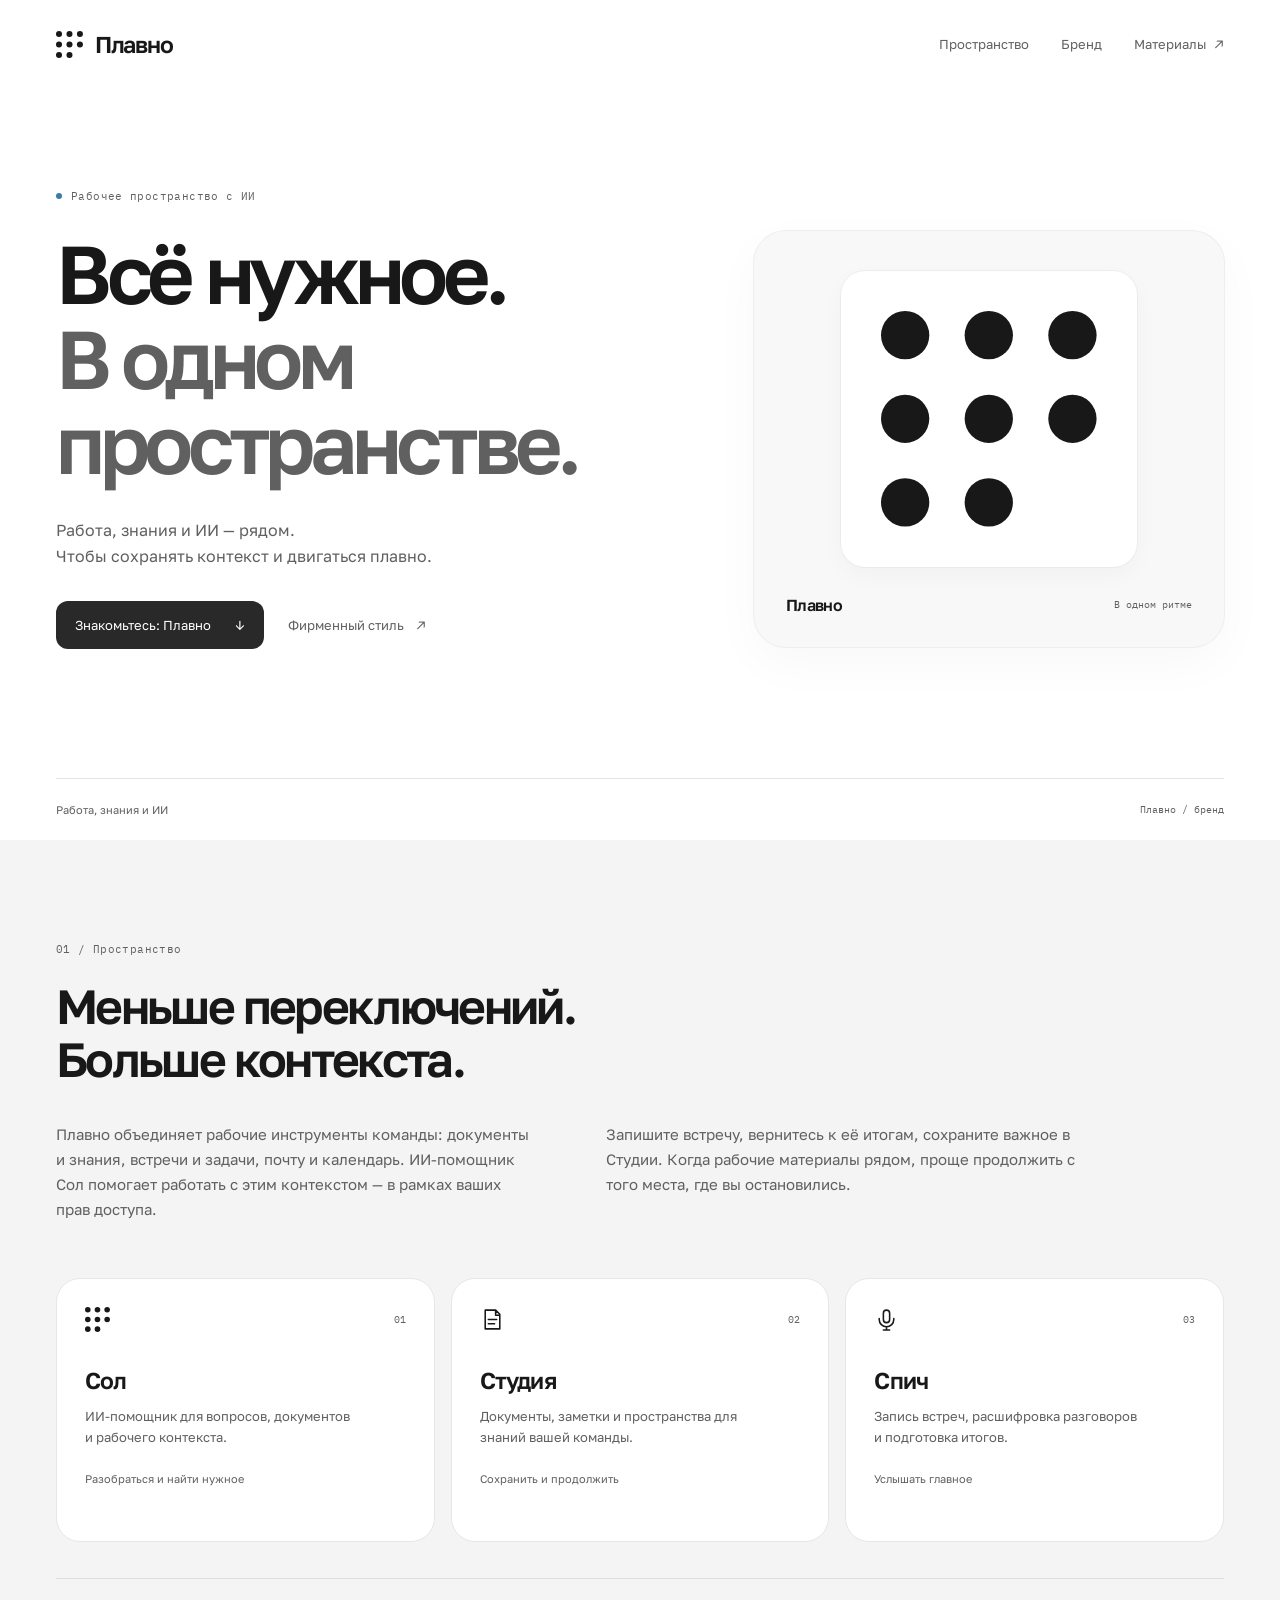
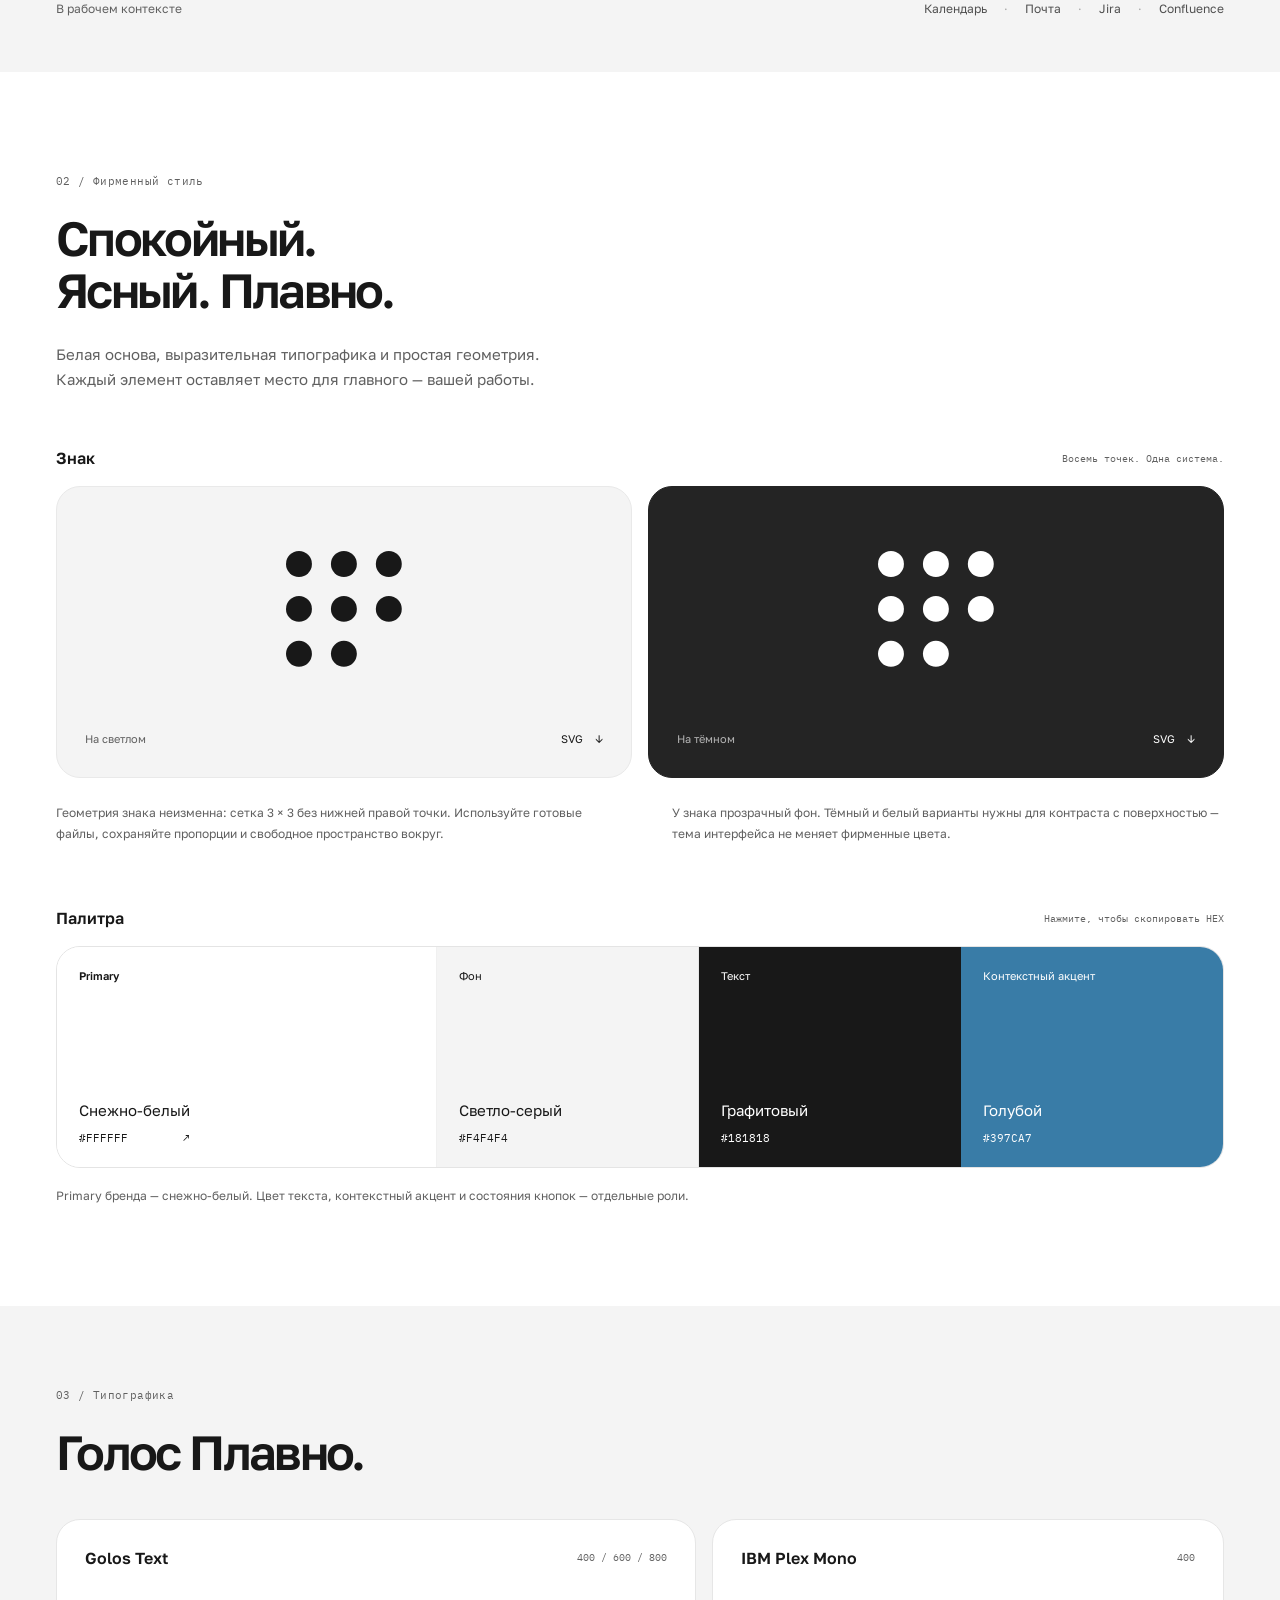
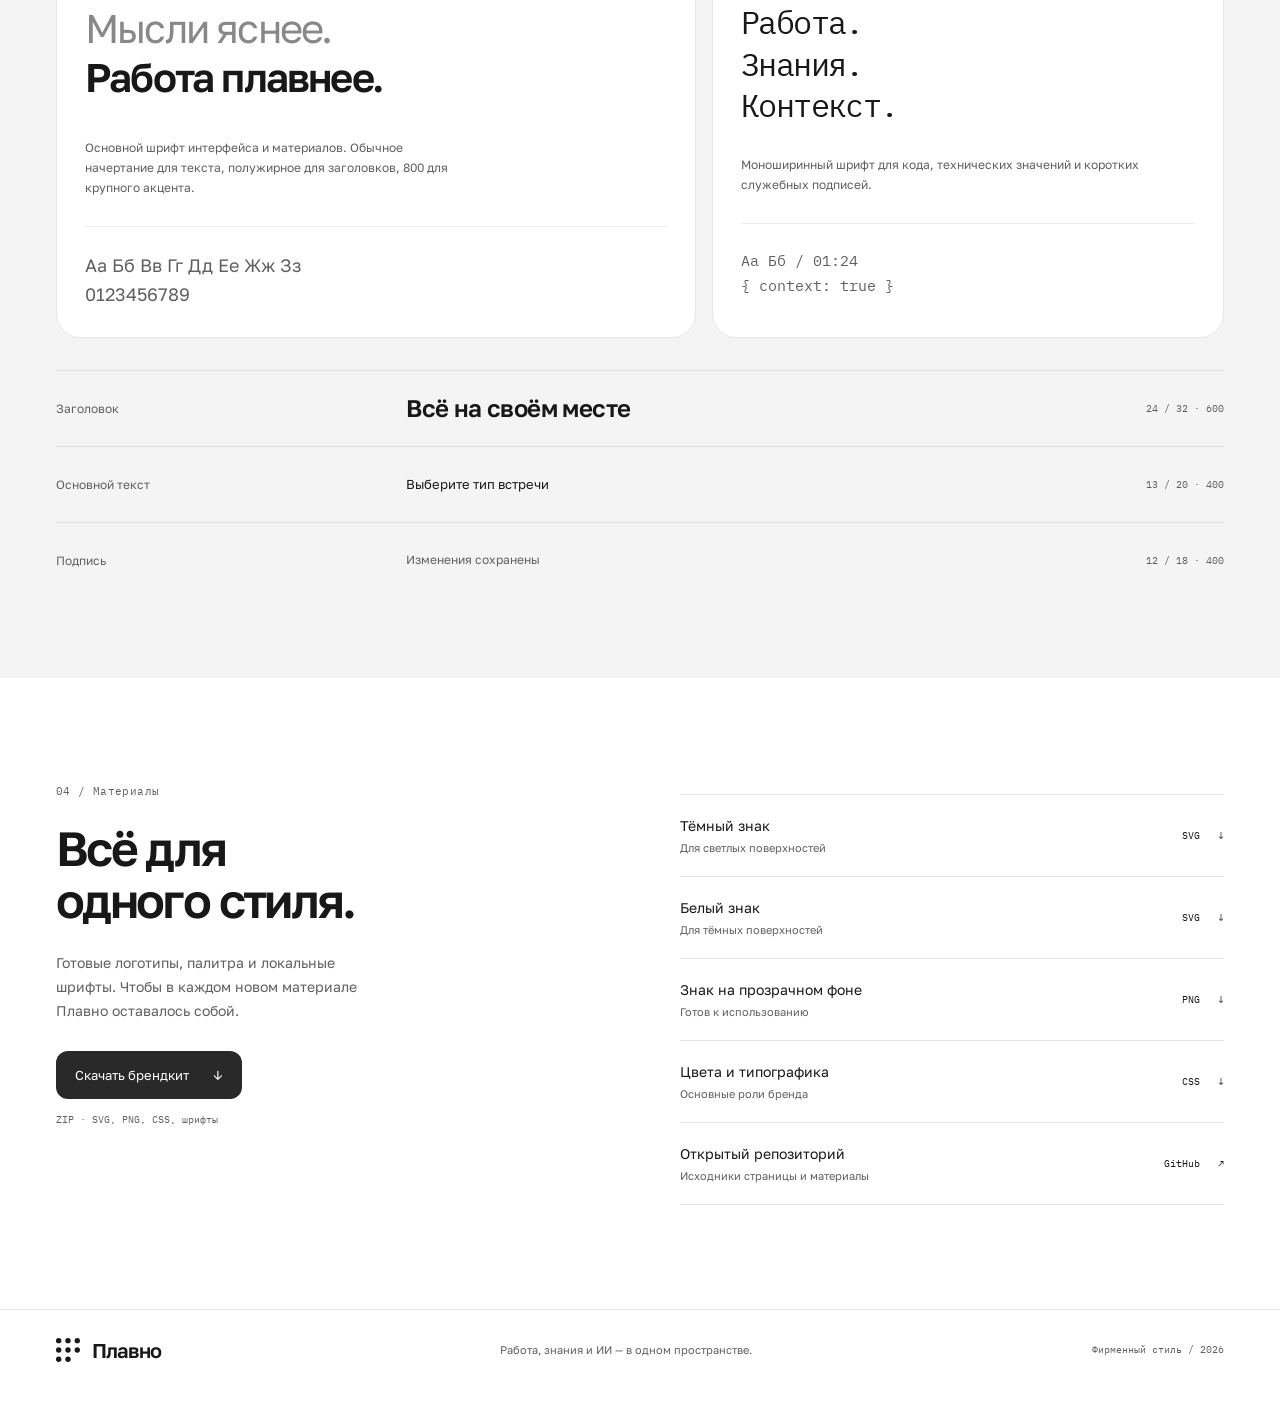
==== index.html @ 3ba590c8 "Опубликовать страницу бренда Плавно Добавлены описание продукта, логотипы, палитра, локальные шрифты" ====
<!doctype html>
<html lang="ru">
<head>
  <meta charset="utf-8">
  <meta name="viewport" content="width=device-width, initial-scale=1">
  <meta name="theme-color" content="#ffffff">
  <title>Плавно — работа, знания и ИИ в одном пространстве</title>
  <meta name="description" content="Плавно — корпоративное рабочее пространство с ИИ-помощником Солом. О продукте, фирменные цвета, типографика и материалы бренда.">
  <meta property="og:type" content="website">
  <meta property="og:title" content="Плавно — в одном пространстве">
  <meta property="og:description" content="Работа, знания и ИИ. О продукте и фирменном стиле Плавно.">
  <meta property="og:url" content="https://gvukamolle.github.io/plavno-brand/">
  <meta property="og:image" content="https://gvukamolle.github.io/plavno-brand/assets/social-card.png">
  <meta name="twitter:card" content="summary_large_image">
  <link rel="canonical" href="https://gvukamolle.github.io/plavno-brand/">
  <link rel="icon" type="image/svg+xml" href="assets/plavno-mark.svg">
  <link rel="preload" href="assets/fonts/golos-400.ttf" as="font" type="font/ttf" crossorigin>
  <link rel="preload" href="assets/fonts/golos-600.ttf" as="font" type="font/ttf" crossorigin>
  <link rel="stylesheet" href="style.css">
  <script src="script.js" defer></script>
</head>
<body>
  <a class="skip-link" href="#main">К содержимому</a>
  <header class="site-header">
    <a class="brand" href="#" aria-label="Плавно — в начало">
      <img src="assets/plavno-mark.svg" width="27" height="27" alt="">
      <span>Плавно</span>
    </a>
    <nav aria-label="Основная навигация">
      <a href="#about">Пространство</a>
      <a href="#identity">Бренд</a>
      <a href="#assets">Материалы <span aria-hidden="true">↗</span></a>
    </nav>
  </header>

  <main id="main">
    <section class="hero shell" aria-labelledby="hero-title">
      <div class="hero-copy">
        <p class="eyebrow"><span class="tiny-dot"></span>Рабочее пространство с ИИ</p>
        <h1 id="hero-title">Всё нужное.<br><span>В одном<br class="desktop-break"> пространстве.</span></h1>
        <p class="hero-description">Работа, знания и ИИ — рядом.<br>Чтобы сохранять контекст и двигаться плавно.</p>
        <div class="hero-actions">
          <a class="button solid" href="#about">Знакомьтесь: Плавно <span aria-hidden="true">↓</span></a>
          <a class="text-link" href="#identity">Фирменный стиль <span aria-hidden="true">↗</span></a>
        </div>
      </div>
      <div class="hero-art" aria-label="Фирменный знак Плавно — восемь точек">
        <div class="mark-plate"><img src="assets/plavno-mark.svg" width="260" height="260" alt="Восемь круглых точек в сетке три на три, без нижней правой точки"></div>
        <div class="art-caption"><span>Плавно</span><span class="mono">В одном ритме</span></div>
      </div>
      <div class="hero-footer"><span>Работа, знания и ИИ</span><span class="mono">Плавно / бренд</span></div>
    </section>

    <section class="about-section" id="about" aria-labelledby="about-title">
      <div class="shell">
        <div class="section-heading"><p class="eyebrow">01 / Пространство</p><h2 id="about-title">Меньше переключений.<br>Больше контекста.</h2></div>
        <div class="about-intro"><p>Плавно объединяет рабочие инструменты команды: документы и знания, встречи и задачи, почту и календарь. ИИ-помощник Сол помогает работать с этим контекстом — в рамках ваших прав доступа.</p><p>Запишите встречу, вернитесь к её итогам, сохраните важное в Студии. Когда рабочие материалы рядом, проще продолжить с того места, где вы остановились.</p></div>
        <div class="product-grid">
          <article class="product"><div class="product-top"><img src="assets/plavno-mark.svg" alt="" width="25" height="25"><span class="mono">01</span></div><h3>Сол</h3><p>ИИ-помощник для вопросов, документов и рабочего контекста.</p><span class="product-note">Разобраться и найти нужное</span></article>
          <article class="product"><div class="product-top"><svg viewBox="0 0 24 24" aria-hidden="true"><path d="M7 3h8l4 4v14H5V3h2m8 0v5h4M8 12h8M8 16h6"/></svg><span class="mono">02</span></div><h3>Студия</h3><p>Документы, заметки и пространства для знаний вашей команды.</p><span class="product-note">Сохранить и продолжить</span></article>
          <article class="product"><div class="product-top"><svg viewBox="0 0 24 24" aria-hidden="true"><rect x="9" y="3" width="6" height="12" rx="3"/><path d="M5 11v1a7 7 0 0 0 14 0v-1M12 19v3M9 22h6"/></svg><span class="mono">03</span></div><h3>Спич</h3><p>Запись встреч, расшифровка разговоров и подготовка итогов.</p><span class="product-note">Услышать главное</span></article>
        </div>
        <div class="integrations"><span>В рабочем контексте</span><p>Календарь <i>·</i> Почта <i>·</i> Jira <i>·</i> Confluence</p></div>
      </div>
    </section>

    <section class="identity-section shell" id="identity" aria-labelledby="identity-title">
      <div class="section-heading"><p class="eyebrow">02 / Фирменный стиль</p><h2 id="identity-title">Спокойный.<br>Ясный. Плавно.</h2><p class="section-lead">Белая основа, выразительная типографика и простая геометрия. Каждый элемент оставляет место для главного — вашей работы.</p></div>
      <div class="identity-label"><h3>Знак</h3><span class="mono">Восемь точек. Одна система.</span></div>
      <div class="logo-grid">
        <div class="logo-preview light-preview"><img src="assets/plavno-mark.svg" width="116" height="116" alt="Тёмный знак Плавно на светлом фоне"><div><span>На светлом</span><a href="assets/plavno-mark.svg" download="Плавно — тёмный знак.svg" aria-label="Скачать тёмный знак Плавно в SVG">SVG <span aria-hidden="true">↓</span></a></div></div>
        <div class="logo-preview dark-preview"><img src="assets/plavno-mark-light.svg" width="116" height="116" alt="Белый знак Плавно на тёмном фоне"><div><span>На тёмном</span><a href="assets/plavno-mark-light.svg" download="Плавно — белый знак.svg" aria-label="Скачать белый знак Плавно в SVG">SVG <span aria-hidden="true">↓</span></a></div></div>
      </div>
      <div class="logo-rules"><p>Геометрия знака неизменна: сетка 3 × 3 без нижней правой точки. Используйте готовые файлы, сохраняйте пропорции и свободное пространство вокруг.</p><p>У знака прозрачный фон. Тёмный и белый варианты нужны для контраста с поверхностью — тема интерфейса не меняет фирменные цвета.</p></div>

      <div class="identity-label palette-title"><h3>Палитра</h3><span class="mono">Нажмите, чтобы скопировать HEX</span></div>
      <div class="palette">
        <button class="swatch snow" data-copy="#ffffff" aria-label="Скопировать Primary, снежно-белый, #ffffff"><span class="color-role">Primary</span><span class="color-meta"><strong>Снежно-белый</strong><span class="mono">#FFFFFF <span aria-hidden="true">↗</span></span></span></button>
        <button class="swatch cloud" data-copy="#f4f4f4" aria-label="Скопировать цвет фона #f4f4f4"><span class="color-role">Фон</span><span class="color-meta"><strong>Светло-серый</strong><span class="mono">#F4F4F4</span></span></button>
        <button class="swatch graphite" data-copy="#181818" aria-label="Скопировать цвет текста #181818"><span class="color-role">Текст</span><span class="color-meta"><strong>Графитовый</strong><span class="mono">#181818</span></span></button>
        <button class="swatch sky" data-copy="#397ca7" aria-label="Скопировать контекстный акцент #397ca7"><span class="color-role">Контекстный акцент</span><span class="color-meta"><strong>Голубой</strong><span class="mono">#397CA7</span></span></button>
      </div>
      <p class="palette-note">Primary бренда — снежно-белый. Цвет текста, контекстный акцент и состояния кнопок — отдельные роли.</p>
    </section>

    <section class="type-section" id="type" aria-labelledby="type-title">
      <div class="shell">
        <div class="section-heading"><p class="eyebrow">03 / Типографика</p><h2 id="type-title">Голос Плавно.</h2></div>
        <div class="type-grid">
          <article class="type-card golos-card"><div class="type-card-top"><h3>Golos Text</h3><span class="mono">400 / 600 / 800</span></div><p class="type-sample">Мысли яснее.<br><strong>Работа плавнее.</strong></p><p>Основной шрифт интерфейса и материалов. Обычное начертание для текста, полужирное для заголовков, 800 для крупного акцента.</p><div class="alphabet">Аа Бб Вв Гг Дд Ее Жж Зз<br>0123456789</div></article>
          <article class="type-card mono-card"><div class="type-card-top"><h3>IBM Plex Mono</h3><span class="mono">400</span></div><p class="code-sample">Работа.<br>Знания.<br>Контекст.</p><p>Моноширинный шрифт для кода, технических значений и коротких служебных подписей.</p><div class="alphabet mono">Aa Бб / 01:24<br>{ context: true }</div></article>
        </div>
        <div class="type-scale"><div><span>Заголовок</span><strong class="scale-heading">Всё на своём месте</strong><code>24 / 32 · 600</code></div><div><span>Основной текст</span><p class="scale-body">Выберите тип встречи</p><code>13 / 20 · 400</code></div><div><span>Подпись</span><p class="scale-caption">Изменения сохранены</p><code>12 / 18 · 400</code></div></div>
      </div>
    </section>

    <section class="assets-section shell" id="assets" aria-labelledby="assets-title">
      <div class="assets-copy"><p class="eyebrow">04 / Материалы</p><h2 id="assets-title">Всё для<br>одного стиля.</h2><p>Готовые логотипы, палитра и локальные шрифты. Чтобы в каждом новом материале Плавно оставалось собой.</p><a class="button solid" href="assets/plavno-brand-kit.zip" download>Скачать брендкит <span aria-hidden="true">↓</span></a><span class="download-detail mono">ZIP · SVG, PNG, CSS, шрифты</span></div>
      <div class="download-list">
        <a href="assets/plavno-mark.svg" download><span><strong>Тёмный знак</strong><small>Для светлых поверхностей</small></span><span class="file-type mono">SVG <span aria-hidden="true">↓</span></span></a>
        <a href="assets/plavno-mark-light.svg" download><span><strong>Белый знак</strong><small>Для тёмных поверхностей</small></span><span class="file-type mono">SVG <span aria-hidden="true">↓</span></span></a>
        <a href="assets/plavno-mark.png" download><span><strong>Знак на прозрачном фоне</strong><small>Готов к использованию</small></span><span class="file-type mono">PNG <span aria-hidden="true">↓</span></span></a>
        <a href="assets/brand.css" download><span><strong>Цвета и типографика</strong><small>Основные роли бренда</small></span><span class="file-type mono">CSS <span aria-hidden="true">↓</span></span></a>
        <a href="https://github.com/gvukamolle/plavno-brand" target="_blank" rel="noopener noreferrer"><span><strong>Открытый репозиторий</strong><small>Исходники страницы и материалы</small></span><span class="file-type mono">GitHub <span aria-hidden="true">↗</span></span></a>
      </div>
    </section>
  </main>
  <footer class="shell site-footer"><a class="brand" href="#"><img src="assets/plavno-mark.svg" width="24" height="24" alt=""><span>Плавно</span></a><p>Работа, знания и ИИ — в одном пространстве.</p><span class="mono">Фирменный стиль / 2026</span></footer>
  <div class="toast" role="status" aria-live="polite" aria-atomic="true"></div>
</body>
</html>
---- style.css ----
@font-face{font-family:Golos;src:url('assets/fonts/golos-400.ttf') format('truetype');font-weight:400;font-style:normal;font-display:swap}
@font-face{font-family:Golos;src:url('assets/fonts/golos-600.ttf') format('truetype');font-weight:600;font-style:normal;font-display:swap}
@font-face{font-family:Golos;src:url('assets/fonts/golos-800.ttf') format('truetype');font-weight:800;font-style:normal;font-display:swap}
@font-face{font-family:Plex;src:url('assets/fonts/plex-mono-400.ttf') format('truetype');font-weight:400;font-style:normal;font-display:swap}
:root{color-scheme:light;--white:#fff;--paper:#f4f4f4;--ink:#181818;--muted:#606060;--blue:#397ca7;--line:#e4e4e4;--radius:24px;font-family:Golos,Arial,sans-serif;color:var(--ink);background:var(--white);font-synthesis:none;-webkit-font-smoothing:antialiased}
*{box-sizing:border-box}html{scroll-behavior:smooth;scroll-padding-top:100px}body{margin:0}a{color:inherit;text-decoration:none}button{font:inherit}button,a{-webkit-tap-highlight-color:transparent}button{cursor:pointer}img{max-width:100%;display:block}p,h1,h2,h3{margin:0}h1,h2,h3{text-wrap:balance}p{text-wrap:pretty}::selection{color:#fff;background:var(--ink)}:focus-visible{outline:2px solid var(--blue);outline-offset:5px}.shell{max-width:1280px;margin-inline:auto;padding-inline:56px}.mono,code,.eyebrow{font-family:Plex,monospace;font-weight:400}.skip-link{position:fixed;top:12px;left:12px;padding:12px 20px;background:var(--ink);color:var(--white);z-index:50;transform:translateY(-200%)}.skip-link:focus{transform:translateY(0)}
.site-header{height:88px;padding-inline:56px;max-width:1280px;margin:auto;display:flex;align-items:center;justify-content:space-between}.brand{display:inline-flex;gap:12px;align-items:center;font-weight:600;font-size:23px;letter-spacing:-.055em}.site-header nav{display:flex;gap:32px;align-items:center}.site-header nav a{padding-block:14px;color:var(--muted);font-size:13px;transition:color 160ms}.site-header nav a:hover{color:var(--ink)}.site-header nav span{margin-left:5px}.hero{min-height:752px;padding-top:80px;display:grid;grid-template-columns:1.4fr 1fr;column-gap:40px;align-items:center;position:relative}.eyebrow{font-size:11px;line-height:18px;letter-spacing:.035em;color:var(--muted)}.hero .eyebrow{display:flex;align-items:center;gap:9px}.tiny-dot{width:6px;height:6px;border-radius:50%;background:var(--blue)}h1{font-size:clamp(64px,6.4vw,88px);line-height:1.04;letter-spacing:-.065em;font-weight:600;margin-top:26px}h1 span{color:#606060}.hero-description{margin-top:30px;color:var(--muted);font-size:16px;line-height:26px}.hero-actions{display:flex;gap:24px;align-items:center;margin-top:32px}.button{min-height:44px;border-radius:12px;padding:13px 18px;display:inline-flex;align-items:center;justify-content:center;gap:24px;font-size:13px;line-height:20px;border:1px solid transparent;transition:background-color 160ms,transform 160ms}.solid{background:#292929;color:#fff}.solid:hover{background:#404040}.button:active{transform:scale(.96)}.text-link{font-size:13px;min-height:44px;display:inline-flex;gap:12px;align-items:center;color:var(--muted);transition:color 160ms}.text-link:hover{color:var(--ink)}.hero-art{padding:32px 32px 24px;min-height:416px;margin-top:42px;display:flex;flex-direction:column;align-items:center;justify-content:center;border-radius:32px;background:#f8f8f8;box-shadow:0 0 0 1px #eee,0 16px 50px rgb(0 0 0 / 3%)}.mark-plate{border-radius:24px;padding:40px;background:var(--white);box-shadow:0 0 0 1px rgb(0 0 0 / 4%),0 8px 24px rgb(0 0 0 / 3%)}.mark-plate img{width:216px;height:216px}.art-caption{width:100%;display:flex;justify-content:space-between;align-items:center;gap:16px;margin-top:28px}.art-caption>span:first-child{font-size:16px;font-weight:600;letter-spacing:-.04em}.art-caption .mono{font-size:10px;color:#606060}.hero-footer{grid-column:1/-1;align-self:end;margin-top:72px;display:flex;justify-content:space-between;padding:24px 0;border-top:1px solid var(--line);font-size:11px;color:#606060}.hero-footer .mono{font-size:10px}
.about-section{background:var(--paper);padding-block:100px 56px}.section-heading h2{margin-top:22px;font-size:48px;line-height:1.1;font-weight:600;letter-spacing:-.055em}.about-intro{display:grid;grid-template-columns:1fr 1fr;gap:70px;margin:36px 0 56px;max-width:1030px}.about-intro p{font-size:15px;line-height:25px;color:var(--muted)}.product-grid{display:grid;grid-template-columns:repeat(3,1fr);gap:16px}.product{padding:28px;border:1px solid #e7e7e7;background:var(--white);border-radius:var(--radius);min-height:264px}.product-top{display:flex;justify-content:space-between;align-items:center;margin-bottom:34px}.product-top .mono{font-size:10px;color:#606060}.product-top svg{width:25px;height:25px;fill:none;stroke:currentColor;stroke-width:1.5;stroke-linecap:round;stroke-linejoin:round}.product h3{font-size:23px;letter-spacing:-.035em;font-weight:600;margin-bottom:12px}.product p{font-size:13px;line-height:21px;color:var(--muted);max-width:270px}.product-note{display:block;margin-top:24px;font-size:11px;color:#606060}.integrations{display:flex;align-items:center;justify-content:space-between;margin-top:36px;padding-top:22px;border-top:1px solid #dedede;font-size:12px;color:#606060}.integrations p{color:#4f4f4f}.integrations i{font-style:normal;padding:0 14px;color:#aaa}
.identity-section{padding-block:100px}.section-lead{font-size:15px;line-height:25px;color:var(--muted);max-width:510px;margin-top:25px}.identity-label{display:flex;align-items:center;justify-content:space-between;margin-top:56px;margin-bottom:18px}.identity-label h3{font-size:16px;font-weight:600}.identity-label>.mono{font-size:10px;color:#606060}.logo-grid{display:grid;grid-template-columns:1fr 1fr;gap:16px}.logo-preview{padding:64px 28px 22px;border-radius:24px;min-height:292px;display:flex;align-items:center;justify-content:space-between;flex-direction:column;border:1px solid #e9e9e9;gap:44px}.light-preview{background:var(--paper)}.dark-preview{background:#242424;color:#fff;border-color:#242424}.logo-preview>div{display:flex;align-items:center;justify-content:space-between;width:100%;font-size:11px;color:#606060}.dark-preview>div{color:#b5b5b5}.logo-preview a{padding:10px 0 10px 16px;display:flex;gap:12px;align-items:center;color:var(--ink)}.dark-preview a{color:#fff}.logo-preview a:hover{text-decoration:underline}.logo-rules{display:grid;grid-template-columns:1fr 1fr;gap:64px;margin-top:24px}.logo-rules p{font-size:12px;line-height:21px;color:var(--muted)}.palette-title{margin-top:64px}.palette{display:grid;grid-template-columns:1.45fr 1fr 1fr 1fr;overflow:hidden;border-radius:24px;border:1px solid #e4e4e4}.swatch{padding:22px;text-align:left;min-width:0;min-height:220px;display:flex;flex-direction:column;justify-content:space-between;color:var(--ink);border:0;border-right:1px solid rgb(0 0 0 / 6%);transition:filter 160ms}.swatch:last-child{border:0}.swatch:hover{filter:brightness(.98)}.swatch:focus-visible{outline:2px solid currentColor;outline-offset:-6px}.snow{background:#fff}.cloud{background:#f4f4f4}.graphite{background:#181818;color:#fff}.sky{background:#397ca7;color:#fff}.color-role{font-size:11px;opacity:1}.snow .color-role{font-weight:600;opacity:1}.color-meta{display:flex;flex-direction:column;gap:12px}.color-meta strong{font-weight:400;font-size:15px}.color-meta>.mono{font-size:11px;display:flex;justify-content:space-between;opacity:1}.palette-note{margin-top:18px;font-size:12px;color:var(--muted);line-height:20px}
.type-section{padding-block:80px;background:var(--paper)}.type-grid{display:grid;grid-template-columns:1.25fr 1fr;gap:16px;margin-top:40px}.type-card{background:var(--white);border:1px solid #e6e6e6;border-radius:24px;padding:28px;display:flex;flex-direction:column}.type-card-top{display:flex;justify-content:space-between;align-items:center;gap:16px}.type-card h3{font-size:16px;font-weight:600}.type-card-top .mono{font-size:10px;color:#606060}.type-sample{font-size:40px;line-height:1.22;letter-spacing:-.045em;margin-block:36px;color:#888}.type-sample strong{font-weight:600;color:var(--ink)}.type-card>p:not(.type-sample):not(.code-sample){font-size:12px;line-height:20px;color:var(--muted);max-width:400px}.alphabet{border-top:1px solid #ececec;padding-top:24px;font-size:18px;line-height:29px;margin-top:auto;color:#606060}.golos-card .alphabet{margin-top:28px}.code-sample{font-family:Plex,monospace;font-size:32px;line-height:1.3;letter-spacing:-.05em;margin-block:34px 28px}.mono-card .alphabet{font-size:15px;line-height:25px;margin-top:28px}.type-scale{margin-top:32px}.type-scale>div{display:grid;grid-template-columns:1fr 1.6fr .8fr;gap:16px;align-items:center;border-top:1px solid #dedede;min-height:76px}.type-scale>div>span{font-size:12px;color:var(--muted)}.type-scale code{font-size:10px;color:#606060;text-align:right}.scale-heading{font-weight:600;font-size:24px;line-height:32px;letter-spacing:-.025em}.scale-body{font-size:13px;line-height:20px}.scale-caption{font-size:12px;line-height:18px;color:var(--muted)}
.assets-section{padding-block:104px;display:grid;grid-template-columns:1fr 1fr;gap:80px}.assets-copy h2{font-size:48px;line-height:1.1;font-weight:600;letter-spacing:-.055em;margin-top:22px}.assets-copy>p:not(.eyebrow){font-size:14px;line-height:24px;color:var(--muted);margin-top:24px;max-width:340px}.assets-copy .button{margin-top:28px}.download-detail{font-size:10px;color:#606060;display:block;margin-top:14px}.download-list{padding-top:12px}.download-list>a{display:flex;align-items:center;justify-content:space-between;gap:20px;border-bottom:1px solid var(--line);padding:22px 0;transition:color 160ms}.download-list>a:first-child{border-top:1px solid var(--line)}.download-list>a:hover{color:var(--blue)}.download-list strong{display:block;font-size:14px;font-weight:400}.download-list small{display:block;color:#606060;font-size:11px;margin-top:7px}.file-type{font-size:10px;white-space:nowrap}.file-type>span{margin-left:12px}.site-footer{padding-block:28px 40px;border-top:1px solid var(--line);display:flex;justify-content:space-between;align-items:center;gap:24px}.site-footer p{font-size:11px;color:#606060}.site-footer>.mono{font-size:10px;color:#606060}.site-footer .brand{font-size:20px}.toast{position:fixed;bottom:24px;left:50%;transform:translate(-50%,12px);background:#292929;color:#fff;border-radius:12px;padding:14px 20px;font-size:12px;opacity:0;pointer-events:none;transition:opacity 160ms,transform 160ms;box-shadow:0 8px 30px rgb(0 0 0 / 12%)}.toast.visible{opacity:1;transform:translate(-50%,0)}
@media(max-width:1050px){.shell{padding-inline:32px}.site-header{padding-inline:32px}.hero{column-gap:24px;min-height:710px}.hero-art{padding:24px 24px 20px}.mark-plate{padding:32px}.mark-plate img{width:176px;height:176px}.hero-actions{gap:18px}.about-intro{gap:40px}.color-meta strong{font-size:13px}.swatch{padding:18px}.assets-section{gap:40px}.site-footer>.mono{display:none}}
@media(max-width:760px){.shell{padding-inline:24px}.site-header{padding-inline:24px;height:76px}.site-header nav{gap:18px}.site-header nav a{font-size:11px}.site-header nav a:first-child{display:none}.brand{font-size:21px}.hero{padding-top:48px;display:block;min-height:0}h1{font-size:60px;letter-spacing:-.06em}.desktop-break{display:none}.hero-description{font-size:14px;line-height:24px}.hero-actions{gap:20px;flex-wrap:wrap}.hero-art{min-height:340px;max-width:460px;margin-top:48px}.hero-footer{margin-top:48px}.section-heading h2,.assets-copy h2{font-size:38px}.about-section,.identity-section{padding-block:64px}.about-intro{grid-template-columns:1fr;gap:18px;margin-block:28px 36px}.about-intro p{font-size:14px;line-height:24px}.product-grid{grid-template-columns:1fr}.product{min-height:0;padding:24px}.product-top{margin-bottom:24px}.product p{max-width:100%}.product-note{margin-top:18px}.integrations{align-items:flex-start;flex-direction:column;gap:14px}.integrations i{padding:0 6px}.identity-label{align-items:flex-start;gap:16px}.identity-label>.mono{font-size:9px;max-width:170px;text-align:right}.logo-preview{min-height:240px;padding:40px 20px 16px}.logo-preview img{width:88px;height:88px}.logo-rules{gap:16px}.palette{grid-template-columns:1fr 1fr}.swatch{min-height:180px;border-bottom:1px solid rgb(0 0 0 / 6%)}.type-section{padding-block:64px}.type-grid{grid-template-columns:1fr}.type-sample{font-size:38px}.type-scale>div{grid-template-columns:1fr 1.4fr;gap:12px;padding-block:16px}.type-scale code{grid-column:2;text-align:left}.scale-heading{font-size:20px}.assets-section{padding-block:64px;grid-template-columns:1fr;gap:32px}.site-footer{align-items:flex-start;flex-direction:column;gap:18px}.section-lead{font-size:14px}.logo-preview>div{font-size:10px}}
@media(prefers-reduced-motion:reduce){html{scroll-behavior:auto}*,*::before,*::after{transition:none!important;animation:none!important}.button:active{transform:none}}
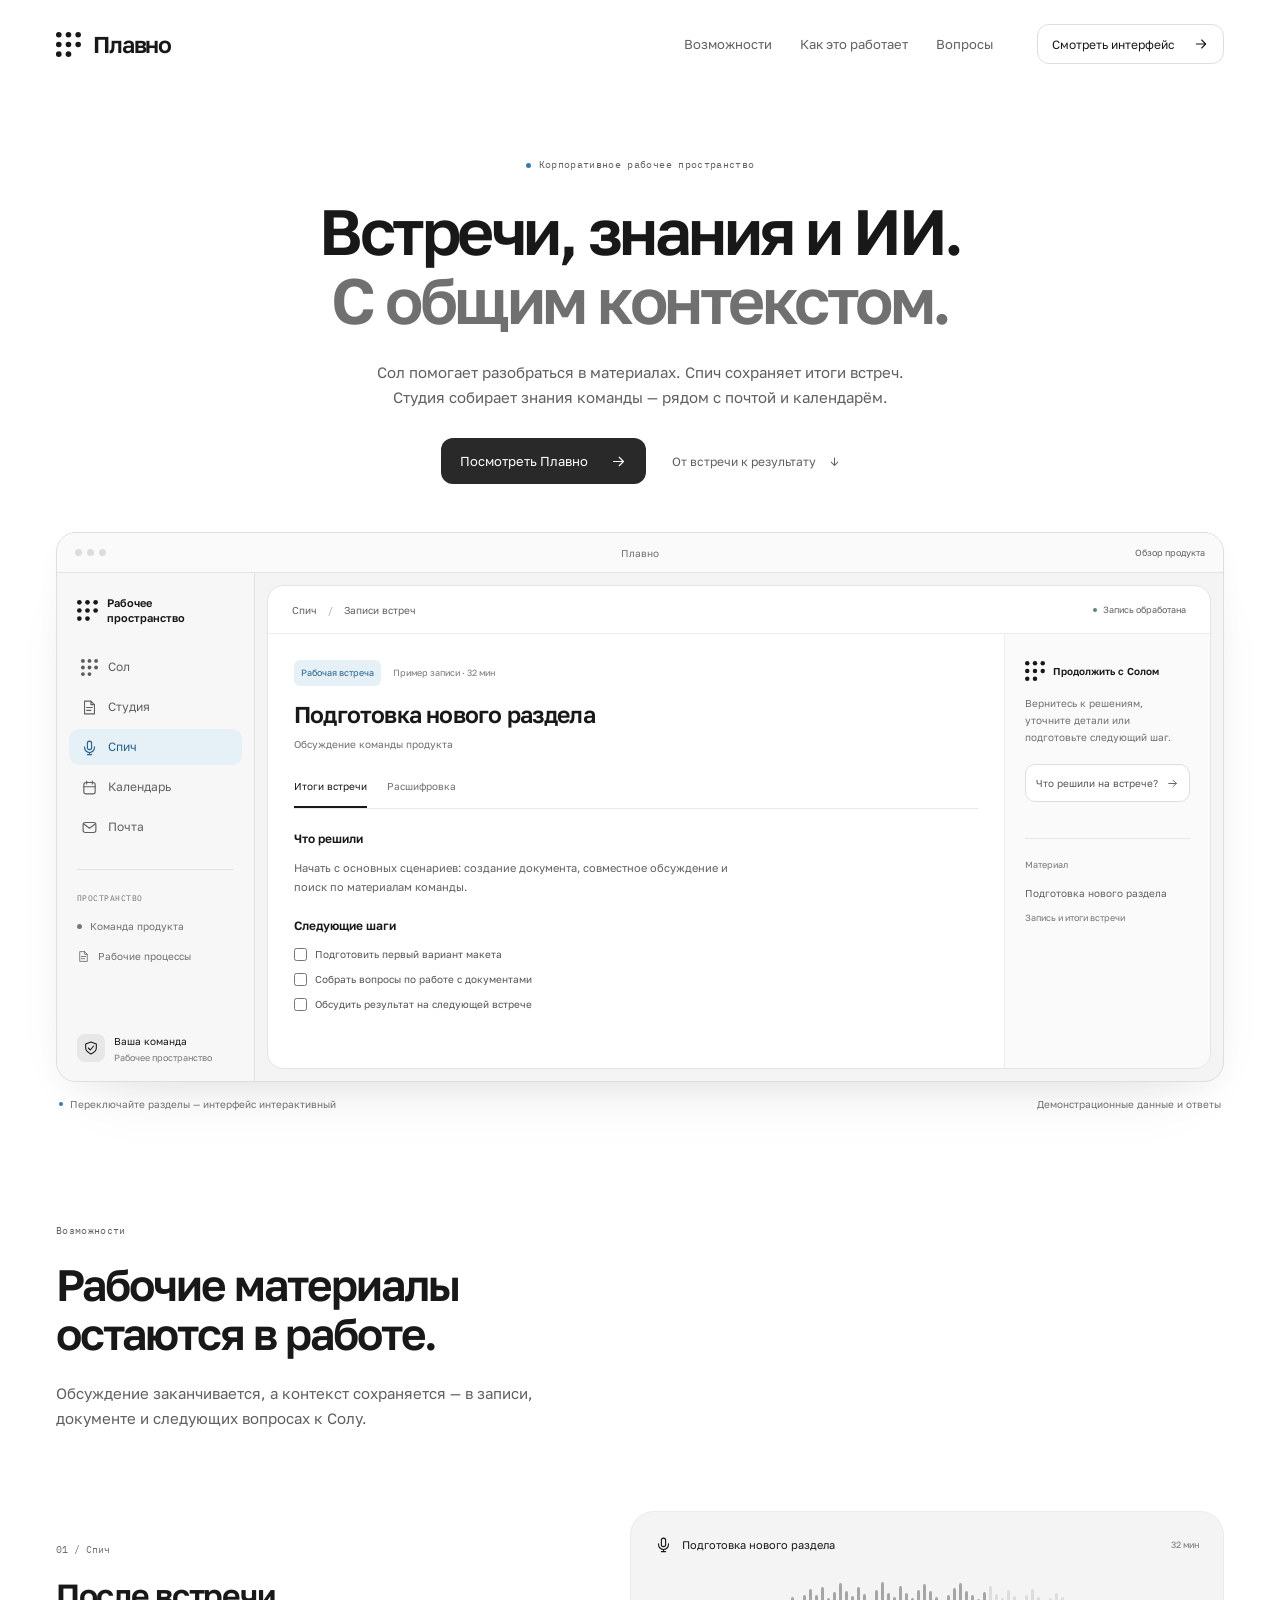
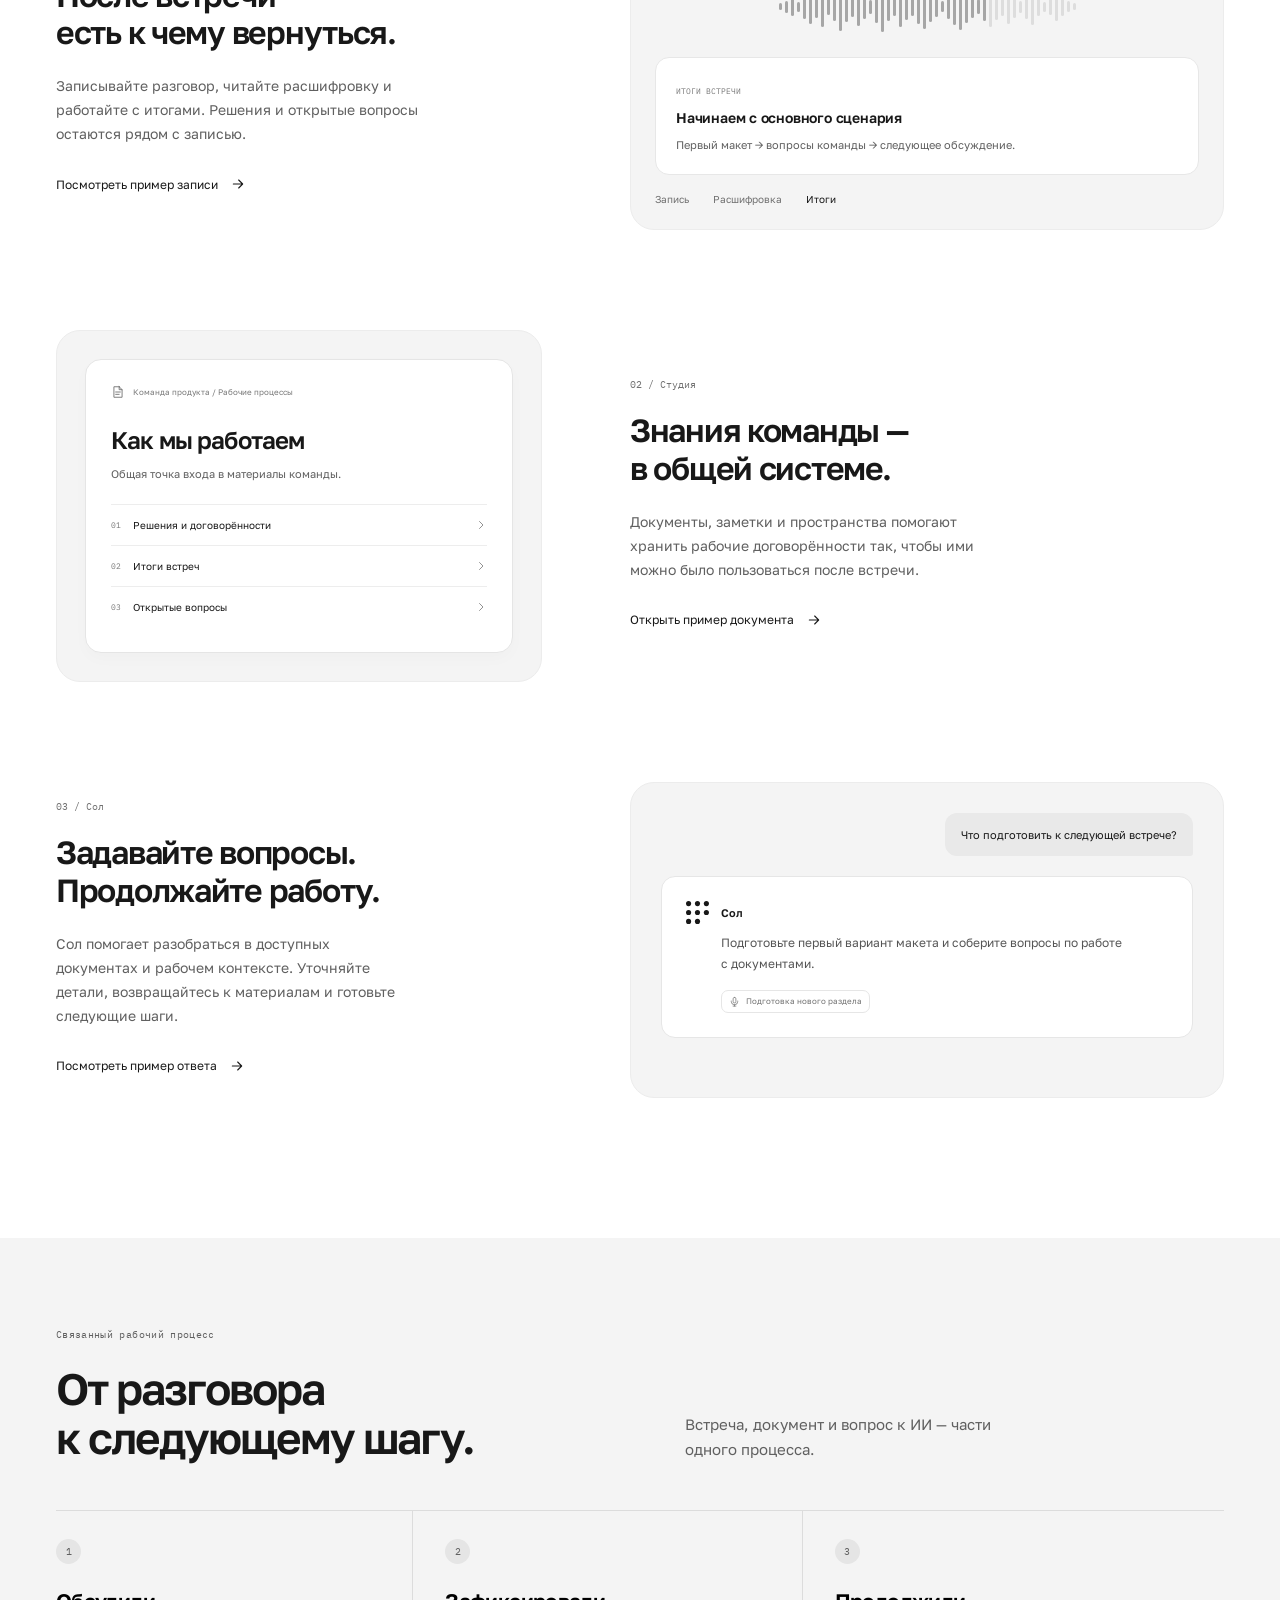
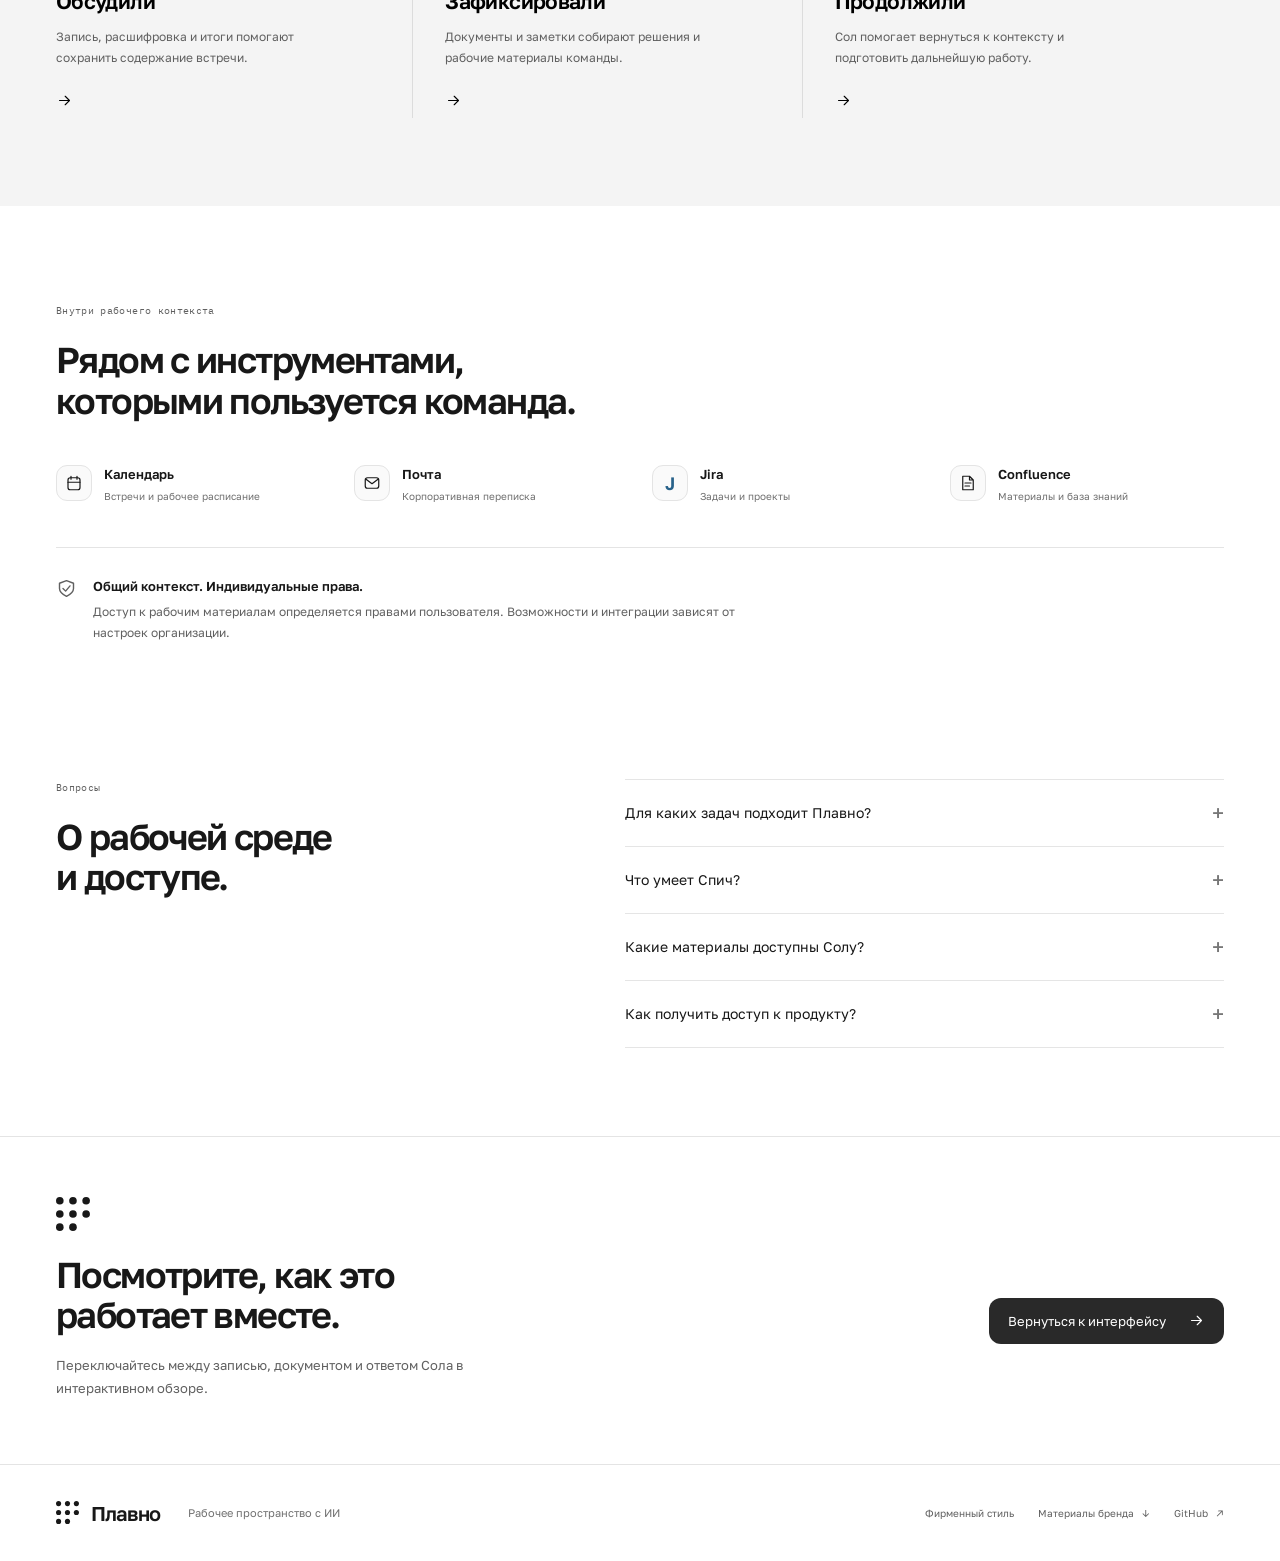
==== commit d77cbc20: "Собрали продуктовый лендинг Плавно с интерактивным обзором Показали рабочие сценарии Спича, Студии и" ====
--- a/index.html
+++ b/index.html
@@ -1,111 +1,97 @@
 <!doctype html>
 <html lang="ru">
 <head>
-  <meta charset="utf-8">
-  <meta name="viewport" content="width=device-width, initial-scale=1">
-  <meta name="theme-color" content="#ffffff">
-  <title>Плавно — работа, знания и ИИ в одном пространстве</title>
-  <meta name="description" content="Плавно — корпоративное рабочее пространство с ИИ-помощником Солом. О продукте, фирменные цвета, типографика и материалы бренда.">
-  <meta property="og:type" content="website">
-  <meta property="og:title" content="Плавно — в одном пространстве">
-  <meta property="og:description" content="Работа, знания и ИИ. О продукте и фирменном стиле Плавно.">
-  <meta property="og:url" content="https://gvukamolle.github.io/plavno-brand/">
-  <meta property="og:image" content="https://gvukamolle.github.io/plavno-brand/assets/social-card.png">
-  <meta name="twitter:card" content="summary_large_image">
-  <link rel="canonical" href="https://gvukamolle.github.io/plavno-brand/">
-  <link rel="icon" type="image/svg+xml" href="assets/plavno-mark.svg">
-  <link rel="preload" href="assets/fonts/golos-400.ttf" as="font" type="font/ttf" crossorigin>
-  <link rel="preload" href="assets/fonts/golos-600.ttf" as="font" type="font/ttf" crossorigin>
-  <link rel="stylesheet" href="style.css">
-  <script src="script.js" defer></script>
+<meta charset="utf-8"><meta name="viewport" content="width=device-width,initial-scale=1">
+<meta name="theme-color" content="#ffffff">
+<title>Плавно — рабочее пространство с ИИ</title>
+<meta name="description" content="Документы, встречи, почта и ИИ-помощник в одной рабочей среде. Посмотрите, как Сол, Студия и Спич помогают работать с контекстом команды.">
+<meta property="og:type" content="website"><meta property="og:title" content="Плавно — рабочее пространство с ИИ">
+<meta property="og:description" content="Документы, встречи, почта и ИИ-помощник в одной рабочей среде.">
+<meta property="og:url" content="https://gvukamolle.github.io/plavno-brand/">
+<meta property="og:image" content="https://gvukamolle.github.io/plavno-brand/assets/social-card.png">
+<meta name="twitter:card" content="summary_large_image">
+<link rel="canonical" href="https://gvukamolle.github.io/plavno-brand/">
+<link rel="icon" href="assets/plavno-mark.svg" type="image/svg+xml">
+<link rel="preload" href="assets/fonts/golos-400.ttf" as="font" type="font/ttf" crossorigin>
+<link rel="preload" href="assets/fonts/golos-600.ttf" as="font" type="font/ttf" crossorigin>
+<link rel="stylesheet" href="style.css"><script src="script.js" defer></script>
 </head>
 <body>
-  <a class="skip-link" href="#main">К содержимому</a>
-  <header class="site-header">
-    <a class="brand" href="#" aria-label="Плавно — в начало">
-      <img src="assets/plavno-mark.svg" width="27" height="27" alt="">
-      <span>Плавно</span>
-    </a>
-    <nav aria-label="Основная навигация">
-      <a href="#about">Пространство</a>
-      <a href="#identity">Бренд</a>
-      <a href="#assets">Материалы <span aria-hidden="true">↗</span></a>
-    </nav>
-  </header>
+<svg class="svg-defs" xmlns="http://www.w3.org/2000/svg" aria-hidden="true"><defs>
+<symbol id="i-arrow" viewBox="0 0 24 24"><path d="M5 12h14M13 6l6 6-6 6"/></symbol>
+<symbol id="i-note" viewBox="0 0 24 24"><path d="M14 3H5v18h14V8l-5-5Zm0 0v5h5M8 12h8M8 16h6"/></symbol>
+<symbol id="i-mic" viewBox="0 0 24 24"><rect x="9" y="3" width="6" height="12" rx="3"/><path d="M5 11v1a7 7 0 0 0 14 0v-1M12 19v3M9 22h6"/></symbol>
+<symbol id="i-calendar" viewBox="0 0 24 24"><rect x="4" y="5" width="16" height="16" rx="3"/><path d="M8 3v4M16 3v4M4 11h16"/></symbol>
+<symbol id="i-mail" viewBox="0 0 24 24"><rect x="3" y="5" width="18" height="14" rx="3"/><path d="m4 7 8 6 8-6"/></symbol>
+<symbol id="i-search" viewBox="0 0 24 24"><circle cx="10.5" cy="10.5" r="6.5"/><path d="m16 16 5 5"/></symbol>
+<symbol id="i-check" viewBox="0 0 24 24"><path d="m5 12 4 4L19 6"/></symbol>
+<symbol id="i-shield" viewBox="0 0 24 24"><path d="M12 3 4 6v6c0 4 4 7 8 9 4-2 8-5 8-9V6l-8-3Z"/><path d="m8 12 3 3 5-6"/></symbol>
+<symbol id="i-link" viewBox="0 0 24 24"><path d="m10 13 4-4M8 16l-1 1a4 4 0 0 1-6-6l4-4a4 4 0 0 1 6 0M16 8l1-1a4 4 0 0 1 6 6l-4 4a4 4 0 0 1-6 0" transform="translate(1 0) scale(.9)"/></symbol>
+<symbol id="i-chevron" viewBox="0 0 24 24"><path d="m9 5 7 7-7 7"/></symbol>
+</defs></svg>
+<a class="skip" href="#main">К содержимому</a>
+<header class="header wrap">
+<a href="#" class="wordmark" aria-label="Плавно — в начало"><img src="assets/plavno-mark.svg" width="25" height="25" alt=""><span>Плавно</span></a>
+<nav aria-label="Основная навигация"><a href="#possibilities">Возможности</a><a href="#workflow">Как это работает</a><a href="#questions">Вопросы</a></nav>
+<a class="header-cta" href="#product">Смотреть интерфейс <svg class="icon"><use href="#i-arrow"/></svg></a>
+</header>
+<main id="main">
+<section class="hero wrap">
+<p class="eyebrow"><span></span>Корпоративное рабочее пространство</p>
+<h1>Встречи, знания и ИИ.<br><span>С общим контекстом.</span></h1>
+<p class="hero-lead">Сол помогает разобраться в материалах. Спич сохраняет итоги встреч.<br>Студия собирает знания команды — рядом с почтой и календарём.</p>
+<div class="hero-actions"><a class="button primary" href="#product">Посмотреть Плавно <svg class="icon"><use href="#i-arrow"/></svg></a><a class="quiet-link" href="#workflow">От встречи к результату <span aria-hidden="true">↓</span></a></div>
+<div class="product-showcase" id="product">
+<div class="browser-bar"><div class="window-dots"><i></i><i></i><i></i></div><span>Плавно</span><span class="demo-badge">Обзор продукта</span></div>
+<div class="app-window">
+<aside class="app-sidebar"><div class="app-team"><img src="assets/plavno-mark.svg" width="21" height="21" alt=""><span>Рабочее пространство</span></div>
+<div class="app-nav" role="tablist" aria-label="Разделы Плавно" aria-orientation="vertical">
+<button type="button" role="tab" id="tab-sol" aria-controls="panel-sol" aria-selected="false" tabindex="-1" data-view="sol"><img src="assets/plavno-mark.svg" width="17" height="17" alt="">Сол</button>
+<button type="button" role="tab" id="tab-studio" aria-controls="panel-studio" aria-selected="false" tabindex="-1" data-view="studio"><svg class="icon"><use href="#i-note"/></svg>Студия</button>
+<button type="button" role="tab" id="tab-speech" aria-controls="panel-speech" aria-selected="true" data-view="speech"><svg class="icon"><use href="#i-mic"/></svg>Спич</button>
+<button type="button" role="tab" id="tab-calendar" aria-controls="panel-calendar" aria-selected="false" tabindex="-1" data-view="calendar"><svg class="icon"><use href="#i-calendar"/></svg>Календарь</button>
+<button type="button" role="tab" id="tab-mail" aria-controls="panel-mail" aria-selected="false" tabindex="-1" data-view="mail"><svg class="icon"><use href="#i-mail"/></svg>Почта</button>
+</div>
+<div class="app-collection"><span>ПРОСТРАНСТВО</span><p><i class="collection-dot"></i>Команда продукта</p><p><svg class="icon"><use href="#i-note"/></svg>Рабочие процессы</p></div>
+<div class="app-profile"><span class="avatar"><svg class="icon"><use href="#i-shield"/></svg></span><div>Ваша команда<small>Рабочее пространство</small></div></div>
+</aside>
+<div class="app-stage">
+<section class="app-panel" id="panel-speech" role="tabpanel" aria-labelledby="tab-speech">
+<div class="app-topbar"><span>Спич <span class="crumb">/</span> Записи встреч</span><span class="app-status"><i></i>Запись обработана</span></div>
+<div class="record-layout"><div class="record-main">
+<div class="meeting-meta"><span class="label-blue">Рабочая встреча</span><span>Пример записи · 32 мин</span></div>
+<h2>Подготовка нового раздела</h2><p class="meeting-subtitle">Обсуждение команды продукта</p>
+<div class="record-tabs" role="tablist" aria-label="Содержимое записи"><button type="button" role="tab" id="record-summary-tab" aria-controls="record-summary" aria-selected="true" data-record="summary">Итоги встречи</button><button type="button" role="tab" id="record-transcript-tab" aria-controls="record-transcript" aria-selected="false" tabindex="-1" data-record="transcript">Расшифровка</button></div>
+<div id="record-summary" role="tabpanel" aria-labelledby="record-summary-tab"><h3>Что решили</h3><p>Начать с основных сценариев: создание документа, совместное обсуждение и поиск по материалам команды.</p><h3>Следующие шаги</h3><label class="task"><input type="checkbox">Подготовить первый вариант макета</label><label class="task"><input type="checkbox">Собрать вопросы по работе с документами</label><label class="task"><input type="checkbox">Обсудить результат на следующей встрече</label></div>
+<div id="record-transcript" role="tabpanel" aria-labelledby="record-transcript-tab" hidden><div class="transcript-line"><time>04:12</time><p><strong>Команда продукта</strong>Предлагаю сначала пройти основной сценарий: человек создаёт документ и приглашает коллег.</p></div><div class="transcript-line"><time>05:36</time><p><strong>Участник встречи</strong>Тогда отдельно посмотрим поиск. Важно, чтобы к результату можно было вернуться.</p></div><div class="transcript-line"><time>07:08</time><p><strong>Команда продукта</strong>Договорились. Подготовим первый макет и соберём вопросы к следующему обсуждению.</p></div></div>
+</div>
+<aside class="record-side"><div class="small-sol"><img src="assets/plavno-mark.svg" width="20" height="20" alt=""><span>Продолжить с Солом</span></div><p>Вернитесь к решениям, уточните детали или подготовьте следующий шаг.</p><button class="app-link" type="button" data-open-view="sol" data-question="meeting">Что решили на встрече? <svg class="icon"><use href="#i-arrow"/></svg></button><div class="record-info"><span>Материал</span><strong>Подготовка нового раздела</strong><small>Запись и итоги встречи</small></div></aside></div>
+</section>
+<section class="app-panel" id="panel-sol" role="tabpanel" aria-labelledby="tab-sol" hidden><div class="app-topbar"><span>Сол <span class="crumb">/</span> Рабочий контекст</span><span class="subtle">ИИ-помощник</span></div><div class="sol-content"><div class="chat-question" id="demo-question">Что решили на встрече по новому разделу?</div><div class="sol-answer"><div class="sol-sign"><img src="assets/plavno-mark.svg" width="23" height="23" alt=""><strong>Сол</strong></div><div id="demo-answer"><p>Команда решила начать с трёх сценариев: создание документа, совместное обсуждение и поиск.</p><p>Следующие шаги — подготовить макет, собрать вопросы и вернуться к ним на следующей встрече.</p></div><button class="source-chip" id="demo-source" type="button" data-open-view="speech"><svg class="icon"><use href="#i-mic"/></svg><span>Подготовка нового раздела</span><svg class="icon"><use href="#i-chevron"/></svg></button></div><div class="suggestion-label">Посмотрите другие примеры вопросов</div><div class="suggestions"><button type="button" data-question="meeting">Какие решения приняли?</button><button type="button" data-question="knowledge">Где искать рабочие материалы?</button><button type="button" data-question="next">Что подготовить к следующей встрече?</button></div><p class="demo-answer-note">Примеры вопросов и ответов для знакомства с интерфейсом.</p></div></section>
+<section class="app-panel" id="panel-studio" role="tabpanel" aria-labelledby="tab-studio" hidden><div class="app-topbar"><span>Студия <span class="crumb">/</span> Команда продукта</span><span class="subtle">Документы и знания</span></div><div class="studio-layout"><aside class="doc-outline"><span>В ЭТОМ ПРОСТРАНСТВЕ</span><button type="button" class="doc-selected" data-document="process">Как работаем с документами</button><button type="button" data-document="meeting">Итоги продуктовой встречи</button><button type="button" data-document="plan">План следующего обсуждения</button></aside><article class="doc-content" id="document-content"><p class="doc-breadcrumb">Рабочие процессы</p><h2>Как работаем с документами</h2><p class="doc-intro">Договорённости команды — в одном месте.</p><h3>Сохраняем контекст</h3><p>Важные решения и рабочие материалы собираем в пространстве команды. К документу можно вернуться после обсуждения и продолжить работу.</p><h3>Делаем следующий шаг</h3><p>По итогам встречи фиксируем договорённости, открытые вопросы и дальнейшие действия.</p><div class="doc-callout">Документы, заметки и итоги встреч становятся общей базой знаний команды.</div></article></div></section>
+<section class="app-panel" id="panel-calendar" role="tabpanel" aria-labelledby="tab-calendar" hidden><div class="app-topbar"><span>Календарь</span><span class="subtle">Пример рабочей недели</span></div><div class="calendar-demo"><div class="calendar-demo-title"><h2>Встречи команды</h2><span class="label-blue">Неделя</span></div><div class="calendar-grid"><div class="day-column"><span>Понедельник</span><div class="calendar-event"><small>10:00 — 10:30</small><strong>Планы команды</strong></div></div><div class="day-column"><span>Вторник</span><button class="calendar-event event-clickable" type="button" data-open-view="speech"><small>11:00 — 11:30</small><strong>Подготовка нового раздела</strong><em><svg class="icon"><use href="#i-mic"/></svg>Есть запись</em></button></div><div class="day-column"><span>Среда</span><div class="calendar-event event-lower"><small>14:00 — 15:00</small><strong>Обсуждение макетов</strong></div></div><div class="day-column"><span>Четверг</span></div><div class="day-column"><span>Пятница</span><div class="calendar-event"><small>10:00 — 10:30</small><strong>Итоги недели</strong></div></div></div><p class="calendar-hint">Выберите встречу с записью, чтобы посмотреть её итоги.</p></div></section>
+<section class="app-panel" id="panel-mail" role="tabpanel" aria-labelledby="tab-mail" hidden><div class="app-topbar"><span>Почта <span class="crumb">/</span> Входящие</span><span class="subtle">Рабочая переписка</span></div><div class="mail-layout"><div class="mail-list"><button class="mail-selected" type="button" data-mail="meeting"><strong>Команда продукта</strong><span>Материалы к обсуждению</span><small>Макет и вопросы к следующей встрече</small></button><button type="button" data-mail="notes"><strong>Рабочая группа</strong><span>Рабочие договорённости</span><small>Обновили документ в пространстве</small></button></div><article class="mail-content"><span class="mail-sender">Команда продукта</span><h2 id="mail-title">Материалы к обсуждению</h2><div id="mail-body"><p>Коллеги, подготовили первый вариант макета нового раздела.</p><p>На следующей встрече предлагаем пройти основной сценарий, обсудить поиск и собрать вопросы.</p><p>Итоги предыдущего обсуждения уже есть в Спиче.</p></div></article></div></section>
+</div></div>
+</div>
+<div class="showcase-caption"><span><i></i>Переключайте разделы — интерфейс интерактивный</span><span>Демонстрационные данные и ответы</span></div>
+</section>
 
-  <main id="main">
-    <section class="hero shell" aria-labelledby="hero-title">
-      <div class="hero-copy">
-        <p class="eyebrow"><span class="tiny-dot"></span>Рабочее пространство с ИИ</p>
-        <h1 id="hero-title">Всё нужное.<br><span>В одном<br class="desktop-break"> пространстве.</span></h1>
-        <p class="hero-description">Работа, знания и ИИ — рядом.<br>Чтобы сохранять контекст и двигаться плавно.</p>
-        <div class="hero-actions">
-          <a class="button solid" href="#about">Знакомьтесь: Плавно <span aria-hidden="true">↓</span></a>
-          <a class="text-link" href="#identity">Фирменный стиль <span aria-hidden="true">↗</span></a>
-        </div>
-      </div>
-      <div class="hero-art" aria-label="Фирменный знак Плавно — восемь точек">
-        <div class="mark-plate"><img src="assets/plavno-mark.svg" width="260" height="260" alt="Восемь круглых точек в сетке три на три, без нижней правой точки"></div>
-        <div class="art-caption"><span>Плавно</span><span class="mono">В одном ритме</span></div>
-      </div>
-      <div class="hero-footer"><span>Работа, знания и ИИ</span><span class="mono">Плавно / бренд</span></div>
-    </section>
+<section class="work-section wrap" id="possibilities"><div class="section-intro"><p class="eyebrow">Возможности</p><h2>Рабочие материалы<br>остаются в работе.</h2><p>Обсуждение заканчивается, а контекст сохраняется — в записи, документе и следующих вопросах к Солу.</p></div>
+<div class="feature-row"><div class="feature-copy"><span class="feature-number">01 / Спич</span><h3>После встречи<br>есть к чему вернуться.</h3><p>Записывайте разговор, читайте расшифровку и работайте с итогами. Решения и открытые вопросы остаются рядом с записью.</p><button class="inline-link" type="button" data-jump-view="speech">Посмотреть пример записи <svg class="icon"><use href="#i-arrow"/></svg></button></div><div class="feature-visual speech-visual"><div class="visual-toolbar"><svg class="icon"><use href="#i-mic"/></svg><span>Подготовка нового раздела</span><span class="visual-tag">32 мин</span></div><div class="waveform" aria-hidden="true"></div><div class="visual-summary"><span class="small-label">ИТОГИ ВСТРЕЧИ</span><strong>Начинаем с основного сценария</strong><p>Первый макет → вопросы команды → следующее обсуждение.</p></div><div class="visual-bottom"><span>Запись</span><span>Расшифровка</span><span class="active">Итоги</span></div></div></div>
+<div class="feature-row reverse"><div class="feature-copy"><span class="feature-number">02 / Студия</span><h3>Знания команды —<br>в общей системе.</h3><p>Документы, заметки и пространства помогают хранить рабочие договорённости так, чтобы ими можно было пользоваться после встречи.</p><button class="inline-link" type="button" data-jump-view="studio">Открыть пример документа <svg class="icon"><use href="#i-arrow"/></svg></button></div><div class="feature-visual knowledge-visual"><div class="document-sheet"><div class="document-sheet-top"><svg class="icon"><use href="#i-note"/></svg><span>Команда продукта / Рабочие процессы</span></div><h4>Как мы работаем</h4><p>Общая точка входа в материалы команды.</p><div class="document-rule"><span>01</span><strong>Решения и договорённости</strong><svg class="icon"><use href="#i-chevron"/></svg></div><div class="document-rule"><span>02</span><strong>Итоги встреч</strong><svg class="icon"><use href="#i-chevron"/></svg></div><div class="document-rule"><span>03</span><strong>Открытые вопросы</strong><svg class="icon"><use href="#i-chevron"/></svg></div></div></div></div>
+<div class="feature-row"><div class="feature-copy"><span class="feature-number">03 / Сол</span><h3>Задавайте вопросы.<br>Продолжайте работу.</h3><p>Сол помогает разобраться в доступных документах и рабочем контексте. Уточняйте детали, возвращайтесь к материалам и готовьте следующие шаги.</p><button class="inline-link" type="button" data-jump-view="sol">Посмотреть пример ответа <svg class="icon"><use href="#i-arrow"/></svg></button></div><div class="feature-visual assistant-visual"><div class="mini-question">Что подготовить к следующей встрече?</div><div class="mini-answer"><img src="assets/plavno-mark.svg" width="23" height="23" alt=""><div><strong>Сол</strong><p>Подготовьте первый вариант макета и соберите вопросы по работе с документами.</p><span class="mini-source"><svg class="icon"><use href="#i-mic"/></svg>Подготовка нового раздела</span></div></div></div></div>
+</section>
 
-    <section class="about-section" id="about" aria-labelledby="about-title">
-      <div class="shell">
-        <div class="section-heading"><p class="eyebrow">01 / Пространство</p><h2 id="about-title">Меньше переключений.<br>Больше контекста.</h2></div>
-        <div class="about-intro"><p>Плавно объединяет рабочие инструменты команды: документы и знания, встречи и задачи, почту и календарь. ИИ-помощник Сол помогает работать с этим контекстом — в рамках ваших прав доступа.</p><p>Запишите встречу, вернитесь к её итогам, сохраните важное в Студии. Когда рабочие материалы рядом, проще продолжить с того места, где вы остановились.</p></div>
-        <div class="product-grid">
-          <article class="product"><div class="product-top"><img src="assets/plavno-mark.svg" alt="" width="25" height="25"><span class="mono">01</span></div><h3>Сол</h3><p>ИИ-помощник для вопросов, документов и рабочего контекста.</p><span class="product-note">Разобраться и найти нужное</span></article>
-          <article class="product"><div class="product-top"><svg viewBox="0 0 24 24" aria-hidden="true"><path d="M7 3h8l4 4v14H5V3h2m8 0v5h4M8 12h8M8 16h6"/></svg><span class="mono">02</span></div><h3>Студия</h3><p>Документы, заметки и пространства для знаний вашей команды.</p><span class="product-note">Сохранить и продолжить</span></article>
-          <article class="product"><div class="product-top"><svg viewBox="0 0 24 24" aria-hidden="true"><rect x="9" y="3" width="6" height="12" rx="3"/><path d="M5 11v1a7 7 0 0 0 14 0v-1M12 19v3M9 22h6"/></svg><span class="mono">03</span></div><h3>Спич</h3><p>Запись встреч, расшифровка разговоров и подготовка итогов.</p><span class="product-note">Услышать главное</span></article>
-        </div>
-        <div class="integrations"><span>В рабочем контексте</span><p>Календарь <i>·</i> Почта <i>·</i> Jira <i>·</i> Confluence</p></div>
-      </div>
-    </section>
+<section class="workflow-section" id="workflow"><div class="wrap"><div class="workflow-heading"><p class="eyebrow">Связанный рабочий процесс</p><h2>От разговора<br>к следующему шагу.</h2><p>Встреча, документ и вопрос к ИИ — части одного процесса.</p></div><div class="workflow-steps"><button type="button" data-jump-view="speech"><span class="step-number">1</span><h3>Обсудили</h3><p>Запись, расшифровка и итоги помогают сохранить содержание встречи.</p><svg class="icon"><use href="#i-arrow"/></svg></button><button type="button" data-jump-view="studio"><span class="step-number">2</span><h3>Зафиксировали</h3><p>Документы и заметки собирают решения и рабочие материалы команды.</p><svg class="icon"><use href="#i-arrow"/></svg></button><button type="button" data-jump-view="sol"><span class="step-number">3</span><h3>Продолжили</h3><p>Сол помогает вернуться к контексту и подготовить дальнейшую работу.</p><svg class="icon"><use href="#i-arrow"/></svg></button></div></div></section>
+<section class="context-section wrap"><div><p class="eyebrow">Внутри рабочего контекста</p><h2>Рядом с инструментами,<br>которыми пользуется команда.</h2></div><div class="context-list"><div><span class="integration-icon"><svg class="icon"><use href="#i-calendar"/></svg></span><strong>Календарь</strong><p>Встречи и рабочее расписание</p></div><div><span class="integration-icon"><svg class="icon"><use href="#i-mail"/></svg></span><strong>Почта</strong><p>Корпоративная переписка</p></div><div><span class="integration-icon letter-icon">J</span><strong>Jira</strong><p>Задачи и проекты</p></div><div><span class="integration-icon"><svg class="icon"><use href="#i-note"/></svg></span><strong>Confluence</strong><p>Материалы и база знаний</p></div></div><div class="access-note"><svg class="icon"><use href="#i-shield"/></svg><div><h3>Общий контекст. Индивидуальные права.</h3><p>Доступ к рабочим материалам определяется правами пользователя. Возможности и интеграции зависят от настроек организации.</p></div></div></section>
 
-    <section class="identity-section shell" id="identity" aria-labelledby="identity-title">
-      <div class="section-heading"><p class="eyebrow">02 / Фирменный стиль</p><h2 id="identity-title">Спокойный.<br>Ясный. Плавно.</h2><p class="section-lead">Белая основа, выразительная типографика и простая геометрия. Каждый элемент оставляет место для главного — вашей работы.</p></div>
-      <div class="identity-label"><h3>Знак</h3><span class="mono">Восемь точек. Одна система.</span></div>
-      <div class="logo-grid">
-        <div class="logo-preview light-preview"><img src="assets/plavno-mark.svg" width="116" height="116" alt="Тёмный знак Плавно на светлом фоне"><div><span>На светлом</span><a href="assets/plavno-mark.svg" download="Плавно — тёмный знак.svg" aria-label="Скачать тёмный знак Плавно в SVG">SVG <span aria-hidden="true">↓</span></a></div></div>
-        <div class="logo-preview dark-preview"><img src="assets/plavno-mark-light.svg" width="116" height="116" alt="Белый знак Плавно на тёмном фоне"><div><span>На тёмном</span><a href="assets/plavno-mark-light.svg" download="Плавно — белый знак.svg" aria-label="Скачать белый знак Плавно в SVG">SVG <span aria-hidden="true">↓</span></a></div></div>
-      </div>
-      <div class="logo-rules"><p>Геометрия знака неизменна: сетка 3 × 3 без нижней правой точки. Используйте готовые файлы, сохраняйте пропорции и свободное пространство вокруг.</p><p>У знака прозрачный фон. Тёмный и белый варианты нужны для контраста с поверхностью — тема интерфейса не меняет фирменные цвета.</p></div>
-
-      <div class="identity-label palette-title"><h3>Палитра</h3><span class="mono">Нажмите, чтобы скопировать HEX</span></div>
-      <div class="palette">
-        <button class="swatch snow" data-copy="#ffffff" aria-label="Скопировать Primary, снежно-белый, #ffffff"><span class="color-role">Primary</span><span class="color-meta"><strong>Снежно-белый</strong><span class="mono">#FFFFFF <span aria-hidden="true">↗</span></span></span></button>
-        <button class="swatch cloud" data-copy="#f4f4f4" aria-label="Скопировать цвет фона #f4f4f4"><span class="color-role">Фон</span><span class="color-meta"><strong>Светло-серый</strong><span class="mono">#F4F4F4</span></span></button>
-        <button class="swatch graphite" data-copy="#181818" aria-label="Скопировать цвет текста #181818"><span class="color-role">Текст</span><span class="color-meta"><strong>Графитовый</strong><span class="mono">#181818</span></span></button>
-        <button class="swatch sky" data-copy="#397ca7" aria-label="Скопировать контекстный акцент #397ca7"><span class="color-role">Контекстный акцент</span><span class="color-meta"><strong>Голубой</strong><span class="mono">#397CA7</span></span></button>
-      </div>
-      <p class="palette-note">Primary бренда — снежно-белый. Цвет текста, контекстный акцент и состояния кнопок — отдельные роли.</p>
-    </section>
-
-    <section class="type-section" id="type" aria-labelledby="type-title">
-      <div class="shell">
-        <div class="section-heading"><p class="eyebrow">03 / Типографика</p><h2 id="type-title">Голос Плавно.</h2></div>
-        <div class="type-grid">
-          <article class="type-card golos-card"><div class="type-card-top"><h3>Golos Text</h3><span class="mono">400 / 600 / 800</span></div><p class="type-sample">Мысли яснее.<br><strong>Работа плавнее.</strong></p><p>Основной шрифт интерфейса и материалов. Обычное начертание для текста, полужирное для заголовков, 800 для крупного акцента.</p><div class="alphabet">Аа Бб Вв Гг Дд Ее Жж Зз<br>0123456789</div></article>
-          <article class="type-card mono-card"><div class="type-card-top"><h3>IBM Plex Mono</h3><span class="mono">400</span></div><p class="code-sample">Работа.<br>Знания.<br>Контекст.</p><p>Моноширинный шрифт для кода, технических значений и коротких служебных подписей.</p><div class="alphabet mono">Aa Бб / 01:24<br>{ context: true }</div></article>
-        </div>
-        <div class="type-scale"><div><span>Заголовок</span><strong class="scale-heading">Всё на своём месте</strong><code>24 / 32 · 600</code></div><div><span>Основной текст</span><p class="scale-body">Выберите тип встречи</p><code>13 / 20 · 400</code></div><div><span>Подпись</span><p class="scale-caption">Изменения сохранены</p><code>12 / 18 · 400</code></div></div>
-      </div>
-    </section>
-
-    <section class="assets-section shell" id="assets" aria-labelledby="assets-title">
-      <div class="assets-copy"><p class="eyebrow">04 / Материалы</p><h2 id="assets-title">Всё для<br>одного стиля.</h2><p>Готовые логотипы, палитра и локальные шрифты. Чтобы в каждом новом материале Плавно оставалось собой.</p><a class="button solid" href="assets/plavno-brand-kit.zip" download>Скачать брендкит <span aria-hidden="true">↓</span></a><span class="download-detail mono">ZIP · SVG, PNG, CSS, шрифты</span></div>
-      <div class="download-list">
-        <a href="assets/plavno-mark.svg" download><span><strong>Тёмный знак</strong><small>Для светлых поверхностей</small></span><span class="file-type mono">SVG <span aria-hidden="true">↓</span></span></a>
-        <a href="assets/plavno-mark-light.svg" download><span><strong>Белый знак</strong><small>Для тёмных поверхностей</small></span><span class="file-type mono">SVG <span aria-hidden="true">↓</span></span></a>
-        <a href="assets/plavno-mark.png" download><span><strong>Знак на прозрачном фоне</strong><small>Готов к использованию</small></span><span class="file-type mono">PNG <span aria-hidden="true">↓</span></span></a>
-        <a href="assets/brand.css" download><span><strong>Цвета и типографика</strong><small>Основные роли бренда</small></span><span class="file-type mono">CSS <span aria-hidden="true">↓</span></span></a>
-        <a href="https://github.com/gvukamolle/plavno-brand" target="_blank" rel="noopener noreferrer"><span><strong>Открытый репозиторий</strong><small>Исходники страницы и материалы</small></span><span class="file-type mono">GitHub <span aria-hidden="true">↗</span></span></a>
-      </div>
-    </section>
-  </main>
-  <footer class="shell site-footer"><a class="brand" href="#"><img src="assets/plavno-mark.svg" width="24" height="24" alt=""><span>Плавно</span></a><p>Работа, знания и ИИ — в одном пространстве.</p><span class="mono">Фирменный стиль / 2026</span></footer>
-  <div class="toast" role="status" aria-live="polite" aria-atomic="true"></div>
-</body>
-</html>
+<section class="faq-section wrap" id="questions"><div><p class="eyebrow">Вопросы</p><h2>О рабочей среде<br>и доступе.</h2></div><div class="faq-list">
+<details><summary>Для каких задач подходит Плавно?<span aria-hidden="true">+</span></summary><p>Для повседневной командной работы: встреч, документов, внутренних знаний, почты и вопросов к ИИ-помощнику. Конкретный набор разделов и интеграций определяется конфигурацией организации.</p></details>
+<details><summary>Что умеет Спич?<span aria-hidden="true">+</span></summary><p>Спич помогает записывать встречи, получать расшифровку и работать с итогами разговора. К записи и её материалам можно вернуться после обсуждения.</p></details>
+<details><summary>Какие материалы доступны Солу?<span aria-hidden="true">+</span></summary><p>Сол работает с подключёнными источниками и инструментами в пределах доступного пользователю контекста. Доступность материалов зависит от прав и настроек рабочего пространства.</p></details>
+<details><summary>Как получить доступ к продукту?<span aria-hidden="true">+</span></summary><p>Плавно — корпоративное рабочее пространство. Доступ к установленному продукту предоставляет ваша организация. На этой странице можно познакомиться с интерфейсом на демонстрационных данных.</p></details>
+</div></section>
+<section class="closing wrap"><div><img src="assets/plavno-mark.svg" width="34" height="34" alt=""><h2>Посмотрите, как это<br>работает вместе.</h2><p>Переключайтесь между записью, документом и ответом Сола в интерактивном обзоре.</p></div><a class="button primary" href="#product">Вернуться к интерфейсу <svg class="icon"><use href="#i-arrow"/></svg></a></section>
+</main>
+<footer class="footer wrap"><a href="#" class="wordmark"><img src="assets/plavno-mark.svg" width="23" height="23" alt=""><span>Плавно</span></a><p>Рабочее пространство с ИИ</p><div><a href="brand.html">Фирменный стиль</a><a href="assets/plavno-brand-kit.zip" download>Материалы бренда <span aria-hidden="true">↓</span></a><a href="https://github.com/gvukamolle/plavno-brand" target="_blank" rel="noopener noreferrer">GitHub <span aria-hidden="true">↗</span></a></div></footer>
+</body></html>
--- a/style.css
+++ b/style.css
@@ -1,14 +1,11 @@
-@font-face{font-family:Golos;src:url('assets/fonts/golos-400.ttf') format('truetype');font-weight:400;font-style:normal;font-display:swap}
-@font-face{font-family:Golos;src:url('assets/fonts/golos-600.ttf') format('truetype');font-weight:600;font-style:normal;font-display:swap}
-@font-face{font-family:Golos;src:url('assets/fonts/golos-800.ttf') format('truetype');font-weight:800;font-style:normal;font-display:swap}
-@font-face{font-family:Plex;src:url('assets/fonts/plex-mono-400.ttf') format('truetype');font-weight:400;font-style:normal;font-display:swap}
-:root{color-scheme:light;--white:#fff;--paper:#f4f4f4;--ink:#181818;--muted:#606060;--blue:#397ca7;--line:#e4e4e4;--radius:24px;font-family:Golos,Arial,sans-serif;color:var(--ink);background:var(--white);font-synthesis:none;-webkit-font-smoothing:antialiased}
-*{box-sizing:border-box}html{scroll-behavior:smooth;scroll-padding-top:100px}body{margin:0}a{color:inherit;text-decoration:none}button{font:inherit}button,a{-webkit-tap-highlight-color:transparent}button{cursor:pointer}img{max-width:100%;display:block}p,h1,h2,h3{margin:0}h1,h2,h3{text-wrap:balance}p{text-wrap:pretty}::selection{color:#fff;background:var(--ink)}:focus-visible{outline:2px solid var(--blue);outline-offset:5px}.shell{max-width:1280px;margin-inline:auto;padding-inline:56px}.mono,code,.eyebrow{font-family:Plex,monospace;font-weight:400}.skip-link{position:fixed;top:12px;left:12px;padding:12px 20px;background:var(--ink);color:var(--white);z-index:50;transform:translateY(-200%)}.skip-link:focus{transform:translateY(0)}
-.site-header{height:88px;padding-inline:56px;max-width:1280px;margin:auto;display:flex;align-items:center;justify-content:space-between}.brand{display:inline-flex;gap:12px;align-items:center;font-weight:600;font-size:23px;letter-spacing:-.055em}.site-header nav{display:flex;gap:32px;align-items:center}.site-header nav a{padding-block:14px;color:var(--muted);font-size:13px;transition:color 160ms}.site-header nav a:hover{color:var(--ink)}.site-header nav span{margin-left:5px}.hero{min-height:752px;padding-top:80px;display:grid;grid-template-columns:1.4fr 1fr;column-gap:40px;align-items:center;position:relative}.eyebrow{font-size:11px;line-height:18px;letter-spacing:.035em;color:var(--muted)}.hero .eyebrow{display:flex;align-items:center;gap:9px}.tiny-dot{width:6px;height:6px;border-radius:50%;background:var(--blue)}h1{font-size:clamp(64px,6.4vw,88px);line-height:1.04;letter-spacing:-.065em;font-weight:600;margin-top:26px}h1 span{color:#606060}.hero-description{margin-top:30px;color:var(--muted);font-size:16px;line-height:26px}.hero-actions{display:flex;gap:24px;align-items:center;margin-top:32px}.button{min-height:44px;border-radius:12px;padding:13px 18px;display:inline-flex;align-items:center;justify-content:center;gap:24px;font-size:13px;line-height:20px;border:1px solid transparent;transition:background-color 160ms,transform 160ms}.solid{background:#292929;color:#fff}.solid:hover{background:#404040}.button:active{transform:scale(.96)}.text-link{font-size:13px;min-height:44px;display:inline-flex;gap:12px;align-items:center;color:var(--muted);transition:color 160ms}.text-link:hover{color:var(--ink)}.hero-art{padding:32px 32px 24px;min-height:416px;margin-top:42px;display:flex;flex-direction:column;align-items:center;justify-content:center;border-radius:32px;background:#f8f8f8;box-shadow:0 0 0 1px #eee,0 16px 50px rgb(0 0 0 / 3%)}.mark-plate{border-radius:24px;padding:40px;background:var(--white);box-shadow:0 0 0 1px rgb(0 0 0 / 4%),0 8px 24px rgb(0 0 0 / 3%)}.mark-plate img{width:216px;height:216px}.art-caption{width:100%;display:flex;justify-content:space-between;align-items:center;gap:16px;margin-top:28px}.art-caption>span:first-child{font-size:16px;font-weight:600;letter-spacing:-.04em}.art-caption .mono{font-size:10px;color:#606060}.hero-footer{grid-column:1/-1;align-self:end;margin-top:72px;display:flex;justify-content:space-between;padding:24px 0;border-top:1px solid var(--line);font-size:11px;color:#606060}.hero-footer .mono{font-size:10px}
-.about-section{background:var(--paper);padding-block:100px 56px}.section-heading h2{margin-top:22px;font-size:48px;line-height:1.1;font-weight:600;letter-spacing:-.055em}.about-intro{display:grid;grid-template-columns:1fr 1fr;gap:70px;margin:36px 0 56px;max-width:1030px}.about-intro p{font-size:15px;line-height:25px;color:var(--muted)}.product-grid{display:grid;grid-template-columns:repeat(3,1fr);gap:16px}.product{padding:28px;border:1px solid #e7e7e7;background:var(--white);border-radius:var(--radius);min-height:264px}.product-top{display:flex;justify-content:space-between;align-items:center;margin-bottom:34px}.product-top .mono{font-size:10px;color:#606060}.product-top svg{width:25px;height:25px;fill:none;stroke:currentColor;stroke-width:1.5;stroke-linecap:round;stroke-linejoin:round}.product h3{font-size:23px;letter-spacing:-.035em;font-weight:600;margin-bottom:12px}.product p{font-size:13px;line-height:21px;color:var(--muted);max-width:270px}.product-note{display:block;margin-top:24px;font-size:11px;color:#606060}.integrations{display:flex;align-items:center;justify-content:space-between;margin-top:36px;padding-top:22px;border-top:1px solid #dedede;font-size:12px;color:#606060}.integrations p{color:#4f4f4f}.integrations i{font-style:normal;padding:0 14px;color:#aaa}
-.identity-section{padding-block:100px}.section-lead{font-size:15px;line-height:25px;color:var(--muted);max-width:510px;margin-top:25px}.identity-label{display:flex;align-items:center;justify-content:space-between;margin-top:56px;margin-bottom:18px}.identity-label h3{font-size:16px;font-weight:600}.identity-label>.mono{font-size:10px;color:#606060}.logo-grid{display:grid;grid-template-columns:1fr 1fr;gap:16px}.logo-preview{padding:64px 28px 22px;border-radius:24px;min-height:292px;display:flex;align-items:center;justify-content:space-between;flex-direction:column;border:1px solid #e9e9e9;gap:44px}.light-preview{background:var(--paper)}.dark-preview{background:#242424;color:#fff;border-color:#242424}.logo-preview>div{display:flex;align-items:center;justify-content:space-between;width:100%;font-size:11px;color:#606060}.dark-preview>div{color:#b5b5b5}.logo-preview a{padding:10px 0 10px 16px;display:flex;gap:12px;align-items:center;color:var(--ink)}.dark-preview a{color:#fff}.logo-preview a:hover{text-decoration:underline}.logo-rules{display:grid;grid-template-columns:1fr 1fr;gap:64px;margin-top:24px}.logo-rules p{font-size:12px;line-height:21px;color:var(--muted)}.palette-title{margin-top:64px}.palette{display:grid;grid-template-columns:1.45fr 1fr 1fr 1fr;overflow:hidden;border-radius:24px;border:1px solid #e4e4e4}.swatch{padding:22px;text-align:left;min-width:0;min-height:220px;display:flex;flex-direction:column;justify-content:space-between;color:var(--ink);border:0;border-right:1px solid rgb(0 0 0 / 6%);transition:filter 160ms}.swatch:last-child{border:0}.swatch:hover{filter:brightness(.98)}.swatch:focus-visible{outline:2px solid currentColor;outline-offset:-6px}.snow{background:#fff}.cloud{background:#f4f4f4}.graphite{background:#181818;color:#fff}.sky{background:#397ca7;color:#fff}.color-role{font-size:11px;opacity:1}.snow .color-role{font-weight:600;opacity:1}.color-meta{display:flex;flex-direction:column;gap:12px}.color-meta strong{font-weight:400;font-size:15px}.color-meta>.mono{font-size:11px;display:flex;justify-content:space-between;opacity:1}.palette-note{margin-top:18px;font-size:12px;color:var(--muted);line-height:20px}
-.type-section{padding-block:80px;background:var(--paper)}.type-grid{display:grid;grid-template-columns:1.25fr 1fr;gap:16px;margin-top:40px}.type-card{background:var(--white);border:1px solid #e6e6e6;border-radius:24px;padding:28px;display:flex;flex-direction:column}.type-card-top{display:flex;justify-content:space-between;align-items:center;gap:16px}.type-card h3{font-size:16px;font-weight:600}.type-card-top .mono{font-size:10px;color:#606060}.type-sample{font-size:40px;line-height:1.22;letter-spacing:-.045em;margin-block:36px;color:#888}.type-sample strong{font-weight:600;color:var(--ink)}.type-card>p:not(.type-sample):not(.code-sample){font-size:12px;line-height:20px;color:var(--muted);max-width:400px}.alphabet{border-top:1px solid #ececec;padding-top:24px;font-size:18px;line-height:29px;margin-top:auto;color:#606060}.golos-card .alphabet{margin-top:28px}.code-sample{font-family:Plex,monospace;font-size:32px;line-height:1.3;letter-spacing:-.05em;margin-block:34px 28px}.mono-card .alphabet{font-size:15px;line-height:25px;margin-top:28px}.type-scale{margin-top:32px}.type-scale>div{display:grid;grid-template-columns:1fr 1.6fr .8fr;gap:16px;align-items:center;border-top:1px solid #dedede;min-height:76px}.type-scale>div>span{font-size:12px;color:var(--muted)}.type-scale code{font-size:10px;color:#606060;text-align:right}.scale-heading{font-weight:600;font-size:24px;line-height:32px;letter-spacing:-.025em}.scale-body{font-size:13px;line-height:20px}.scale-caption{font-size:12px;line-height:18px;color:var(--muted)}
-.assets-section{padding-block:104px;display:grid;grid-template-columns:1fr 1fr;gap:80px}.assets-copy h2{font-size:48px;line-height:1.1;font-weight:600;letter-spacing:-.055em;margin-top:22px}.assets-copy>p:not(.eyebrow){font-size:14px;line-height:24px;color:var(--muted);margin-top:24px;max-width:340px}.assets-copy .button{margin-top:28px}.download-detail{font-size:10px;color:#606060;display:block;margin-top:14px}.download-list{padding-top:12px}.download-list>a{display:flex;align-items:center;justify-content:space-between;gap:20px;border-bottom:1px solid var(--line);padding:22px 0;transition:color 160ms}.download-list>a:first-child{border-top:1px solid var(--line)}.download-list>a:hover{color:var(--blue)}.download-list strong{display:block;font-size:14px;font-weight:400}.download-list small{display:block;color:#606060;font-size:11px;margin-top:7px}.file-type{font-size:10px;white-space:nowrap}.file-type>span{margin-left:12px}.site-footer{padding-block:28px 40px;border-top:1px solid var(--line);display:flex;justify-content:space-between;align-items:center;gap:24px}.site-footer p{font-size:11px;color:#606060}.site-footer>.mono{font-size:10px;color:#606060}.site-footer .brand{font-size:20px}.toast{position:fixed;bottom:24px;left:50%;transform:translate(-50%,12px);background:#292929;color:#fff;border-radius:12px;padding:14px 20px;font-size:12px;opacity:0;pointer-events:none;transition:opacity 160ms,transform 160ms;box-shadow:0 8px 30px rgb(0 0 0 / 12%)}.toast.visible{opacity:1;transform:translate(-50%,0)}
-@media(max-width:1050px){.shell{padding-inline:32px}.site-header{padding-inline:32px}.hero{column-gap:24px;min-height:710px}.hero-art{padding:24px 24px 20px}.mark-plate{padding:32px}.mark-plate img{width:176px;height:176px}.hero-actions{gap:18px}.about-intro{gap:40px}.color-meta strong{font-size:13px}.swatch{padding:18px}.assets-section{gap:40px}.site-footer>.mono{display:none}}
-@media(max-width:760px){.shell{padding-inline:24px}.site-header{padding-inline:24px;height:76px}.site-header nav{gap:18px}.site-header nav a{font-size:11px}.site-header nav a:first-child{display:none}.brand{font-size:21px}.hero{padding-top:48px;display:block;min-height:0}h1{font-size:60px;letter-spacing:-.06em}.desktop-break{display:none}.hero-description{font-size:14px;line-height:24px}.hero-actions{gap:20px;flex-wrap:wrap}.hero-art{min-height:340px;max-width:460px;margin-top:48px}.hero-footer{margin-top:48px}.section-heading h2,.assets-copy h2{font-size:38px}.about-section,.identity-section{padding-block:64px}.about-intro{grid-template-columns:1fr;gap:18px;margin-block:28px 36px}.about-intro p{font-size:14px;line-height:24px}.product-grid{grid-template-columns:1fr}.product{min-height:0;padding:24px}.product-top{margin-bottom:24px}.product p{max-width:100%}.product-note{margin-top:18px}.integrations{align-items:flex-start;flex-direction:column;gap:14px}.integrations i{padding:0 6px}.identity-label{align-items:flex-start;gap:16px}.identity-label>.mono{font-size:9px;max-width:170px;text-align:right}.logo-preview{min-height:240px;padding:40px 20px 16px}.logo-preview img{width:88px;height:88px}.logo-rules{gap:16px}.palette{grid-template-columns:1fr 1fr}.swatch{min-height:180px;border-bottom:1px solid rgb(0 0 0 / 6%)}.type-section{padding-block:64px}.type-grid{grid-template-columns:1fr}.type-sample{font-size:38px}.type-scale>div{grid-template-columns:1fr 1.4fr;gap:12px;padding-block:16px}.type-scale code{grid-column:2;text-align:left}.scale-heading{font-size:20px}.assets-section{padding-block:64px;grid-template-columns:1fr;gap:32px}.site-footer{align-items:flex-start;flex-direction:column;gap:18px}.section-lead{font-size:14px}.logo-preview>div{font-size:10px}}
+@font-face{font-family:Golos;src:url('assets/fonts/golos-400.ttf') format('truetype');font-weight:400;font-display:swap}@font-face{font-family:Golos;src:url('assets/fonts/golos-600.ttf') format('truetype');font-weight:600;font-display:swap}@font-face{font-family:Golos;src:url('assets/fonts/golos-800.ttf') format('truetype');font-weight:800;font-display:swap}@font-face{font-family:Plex;src:url('assets/fonts/plex-mono-400.ttf') format('truetype');font-weight:400;font-display:swap}
+:root{--bg:#fff;--ink:#181818;--muted:#606060;--line:#e6e6e6;--soft:#f4f4f4;--blue:#397ca7;--blue-soft:#e5f0f7;color-scheme:light;font-family:Golos,Arial,sans-serif;font-synthesis:none;color:var(--ink);background:var(--bg);-webkit-font-smoothing:antialiased}*{box-sizing:border-box}html{scroll-behavior:smooth;scroll-padding-top:36px}body{margin:0}h1,h2,h3,h4,p{margin:0}h1,h2,h3{text-wrap:balance}p{text-wrap:pretty}a{color:inherit;text-decoration:none}button,input{font:inherit}button{cursor:pointer}button,a{-webkit-tap-highlight-color:transparent}img{display:block;max-width:100%}[hidden]{display:none!important}::selection{background:var(--ink);color:#fff}:focus-visible{outline:2px solid var(--blue);outline-offset:4px}.wrap{max-width:1280px;margin-inline:auto;padding-inline:56px}.icon{width:20px;height:20px;fill:none;stroke:currentColor;stroke-width:1.6;stroke-linecap:round;stroke-linejoin:round;flex-shrink:0}.svg-defs{position:absolute;width:0;height:0;overflow:hidden}.skip{position:fixed;top:8px;left:8px;z-index:20;background:#181818;color:#fff;padding:12px 20px;transform:translateY(-180%)}.skip:focus{transform:none}
+.header{height:88px;display:flex;align-items:center;justify-content:space-between;gap:28px}.wordmark{display:inline-flex;align-items:center;gap:12px;font-size:23px;font-weight:600;letter-spacing:-.05em}.header nav{display:flex;gap:28px;margin-left:auto}.header nav a{font-size:13px;color:var(--muted);padding-block:14px;transition:color 150ms}.header nav a:hover{color:var(--ink)}.header-cta{font-size:12px;display:flex;align-items:center;gap:18px;border:1px solid #dedede;border-radius:12px;padding:11px 14px;margin-left:16px;transition:background-color 150ms}.header-cta:hover{background:#f4f4f4}.header-cta .icon{width:16px;height:16px}.hero{text-align:center;padding-top:68px}.eyebrow{font:400 10px/18px Plex,monospace;color:var(--muted);letter-spacing:.035em}.hero>.eyebrow{display:flex;gap:8px;justify-content:center;align-items:center}.eyebrow>span{width:5px;height:5px;border-radius:50%;background:var(--blue)}h1{font-size:64px;line-height:1.08;letter-spacing:-.055em;font-weight:600;margin-top:22px}h1>span{color:#707070}.hero-lead{font-size:15px;line-height:25px;color:var(--muted);margin-top:26px}.hero-actions{display:flex;align-items:center;justify-content:center;gap:26px;margin-top:28px}.button{display:inline-flex;align-items:center;justify-content:center;gap:22px;min-height:44px;padding:12px 18px;border:1px solid transparent;border-radius:12px;font-size:13px;line-height:20px;transition:background-color 160ms,transform 160ms}.button .icon{width:17px;height:17px}.button:active{transform:scale(.96)}.primary{background:#292929;color:#fff}.primary:hover{background:#404040}.quiet-link{font-size:12px;color:var(--muted);display:flex;align-items:center;gap:14px;min-height:44px}.quiet-link:hover{color:var(--ink)}
+.product-showcase{margin-top:48px;border:1px solid #dedede;border-radius:20px;overflow:hidden;text-align:left;box-shadow:0 8px 24px rgb(0 0 0 / 3%),0 32px 72px -40px rgb(0 0 0 / 14%);scroll-margin-top:32px;background:#f4f4f4}.browser-bar{height:40px;display:flex;align-items:center;justify-content:space-between;padding:0 18px;background:#fafafa;border-bottom:1px solid #e4e4e4;font-size:10px;color:#707070}.window-dots{display:flex;gap:5px;width:96px}.window-dots i{width:7px;height:7px;border-radius:50%;background:#ddd}.demo-badge{font-size:9px;min-width:96px;text-align:right;color:#606060}.app-window{height:508px;display:flex;font-size:13px;line-height:20px}.app-sidebar{width:198px;flex-shrink:0;border-right:1px solid #e1e1e1;display:flex;flex-direction:column;padding:22px 12px 16px;background:#f7f7f7}.app-team{display:flex;align-items:center;gap:9px;padding:0 8px 24px}.app-team span{font-size:11px;font-weight:600;line-height:15px;max-width:110px}.app-nav{display:flex;flex-direction:column;gap:4px}.app-nav button{display:flex;align-items:center;gap:10px;min-height:36px;padding:8px 12px;background:transparent;border:0;border-radius:10px;font-size:12px;text-align:left;color:#606060;transition:color 150ms,background-color 150ms}.app-nav button .icon{width:17px;height:17px}.app-nav button img{opacity:.7}.app-nav button:hover{background:#eee;color:#181818}.app-nav button[aria-selected=true]{color:#28628a;background:#e5f0f7}.app-nav button[aria-selected=true] img{opacity:1}.app-collection{border-top:1px solid #e1e1e1;margin:24px 8px 0;padding-top:16px;color:#707070}.app-collection>span{font:400 8px/14px Plex,monospace;letter-spacing:.06em}.app-collection p{display:flex;align-items:center;gap:8px;font-size:10px;margin-top:10px}.app-collection .icon{width:13px;height:13px}.collection-dot{width:5px;height:5px;border-radius:50%;background:#777}.app-profile{margin-top:auto;padding:12px 8px 0;display:flex;gap:9px;align-items:center;font-size:10px}.app-profile small{display:block;font-size:9px;color:#777;line-height:14px}.avatar{display:flex;width:28px;height:28px;align-items:center;justify-content:center;background:#e7e7e7;border-radius:8px}.avatar .icon{width:16px;height:16px}.app-stage{flex:1;min-width:0;padding:12px}.app-panel{height:100%;border:1px solid #e4e4e4;border-radius:16px;background:#fff;overflow:hidden}.app-topbar{height:48px;border-bottom:1px solid #ededed;display:flex;align-items:center;justify-content:space-between;gap:16px;padding:0 24px;font-size:10px;color:#606060}.crumb{padding:0 8px;color:#b0b0b0}.app-status{display:flex;align-items:center;gap:6px;font-size:9px}.app-status i{width:4px;height:4px;border-radius:50%;background:#5b8a6a}.subtle{font-size:9px;color:#707070}.record-layout{display:grid;grid-template-columns:minmax(0,1fr) 206px;height:calc(100% - 48px)}.record-main{padding:26px;overflow:auto}.meeting-meta{display:flex;gap:12px;align-items:center;font-size:9px;color:#777}.label-blue{color:#28628a;background:#e5f0f7;border-radius:6px;padding:3px 7px;font-size:9px;white-space:nowrap}.record-main h2{font-size:23px;line-height:30px;font-weight:600;letter-spacing:-.035em;margin-top:13px}.meeting-subtitle{font-size:10px;color:#707070;margin-top:5px}.record-tabs{display:flex;gap:20px;border-bottom:1px solid #e7e7e7;margin-top:22px}.record-tabs button{font-size:10px;padding:0 0 10px;border:0;border-bottom:2px solid transparent;background:transparent;color:#707070}.record-tabs button[aria-selected=true]{color:#181818;border-bottom-color:#181818}.record-main h3{font-size:12px;font-weight:600;margin-top:20px;margin-bottom:9px}.record-main [role=tabpanel]>p{font-size:11px;line-height:19px;color:#606060;max-width:440px}.task{display:flex;gap:8px;align-items:center;font-size:10px;line-height:18px;margin-top:7px;cursor:pointer;color:#555}.task input{width:13px;height:13px;accent-color:#292929;flex-shrink:0;margin:0}.task:has(input:checked){color:#777;text-decoration:line-through}.record-side{background:#fafafa;border-left:1px solid #ededed;padding:27px 20px}.small-sol{display:flex;align-items:center;gap:8px;font-size:10px;font-weight:600}.record-side>p{font-size:10px;line-height:17px;color:#707070;margin-top:14px}.app-link{display:flex;align-items:center;justify-content:space-between;gap:8px;text-align:left;width:100%;font-size:10px;line-height:16px;border:1px solid #dedede;border-radius:10px;padding:10px;background:white;color:#555;margin-top:18px}.app-link:hover{border-color:#b3d0e3;color:#28628a}.app-link .icon{width:13px;height:13px}.record-info{border-top:1px solid #e6e6e6;margin-top:36px;padding-top:16px;font-size:9px;color:#777}.record-info strong{display:block;color:#606060;font-weight:400;font-size:10px;margin-top:8px}.record-info small{display:block;font-size:9px;margin-top:5px}.transcript-line{display:flex;gap:13px;font-size:10px;line-height:18px;margin-top:18px}.transcript-line time{font:400 9px/18px Plex,monospace;color:#777}.transcript-line strong{display:block;font-size:10px;font-weight:600;color:#181818;margin-bottom:4px}.transcript-line p{color:#606060}.showcase-caption{display:flex;justify-content:space-between;gap:16px;margin-top:16px;font-size:10px;color:#707070;padding-inline:3px}.showcase-caption>span:first-child{display:flex;align-items:center;gap:7px}.showcase-caption i{width:4px;height:4px;border-radius:50%;background:#397ca7}
+.sol-content{padding:26px 42px;height:calc(100% - 48px);overflow:auto}.chat-question{margin-left:auto;background:#f0f0f0;border-radius:14px 14px 4px 14px;padding:12px 16px;font-size:11px;line-height:19px;max-width:360px;width:fit-content}.sol-answer{margin-top:22px}.sol-sign{display:flex;align-items:center;gap:10px;font-size:11px}.sol-sign strong{font-weight:600}.sol-answer #demo-answer{margin-left:33px;font-size:11px;line-height:19px;color:#555;max-width:550px}.sol-answer p{margin-top:12px}.source-chip{display:inline-flex;align-items:center;gap:7px;margin:16px 0 0 33px;border:1px solid #e3e3e3;border-radius:8px;background:#fafafa;padding:6px 8px;font-size:9px;color:#606060}.source-chip:hover{border-color:#b3d0e3}.source-chip .icon{width:12px;height:12px}.suggestion-label{font-size:9px;color:#777;margin-top:24px}.suggestions{display:flex;gap:7px;flex-wrap:wrap;margin-top:9px}.suggestions button{padding:7px 10px;border:1px solid #dedede;background:#fff;font-size:9px;line-height:14px;color:#606060;border-radius:8px}.suggestions button:hover{background:#e5f0f7;color:#28628a;border-color:#b3d0e3}.demo-answer-note{font-size:8px;color:#707070;margin-top:15px}.studio-layout{display:flex;height:calc(100% - 48px)}.doc-outline{width:190px;background:#fafafa;border-right:1px solid #ededed;padding:24px 14px;flex-shrink:0}.doc-outline>span{font:400 8px/14px Plex,monospace;color:#777}.doc-outline button{display:block;width:100%;border:0;background:transparent;border-radius:8px;text-align:left;color:#707070;font-size:10px;line-height:16px;padding:9px;margin-top:10px}.doc-outline button:hover,.doc-outline button.doc-selected{background:#e5f0f7;color:#28628a}.doc-content{padding:26px 32px;overflow:auto}.doc-breadcrumb{font-size:9px;color:#777}.doc-content h2{font-size:23px;line-height:30px;font-weight:600;letter-spacing:-.035em;margin-top:13px}.doc-content .doc-intro{font-size:11px;color:#777;margin-top:9px}.doc-content h3{font-size:12px;line-height:20px;font-weight:600;margin-top:24px}.doc-content p:not(.doc-breadcrumb):not(.doc-intro){font-size:11px;line-height:19px;color:#606060;margin-top:9px}.doc-callout{padding:12px;background:#e5f0f7;border-radius:10px;color:#28628a;font-size:10px;line-height:18px;margin-top:22px}.calendar-demo{padding:24px 24px 18px}.calendar-demo-title{display:flex;align-items:center;justify-content:space-between;margin-bottom:24px}.calendar-demo h2{font-size:20px;font-weight:600;letter-spacing:-.03em}.calendar-grid{display:grid;grid-template-columns:repeat(5,1fr);height:280px;border:1px solid #e7e7e7;border-radius:12px;overflow:hidden;background:repeating-linear-gradient(to bottom,#fff 0,#fff 54px,#f2f2f2 54px,#f2f2f2 55px)}.day-column{padding:9px 6px;border-right:1px solid #ededed}.day-column:last-child{border:0}.day-column>span{font-size:9px;display:block;text-align:center;background:#fff;padding-bottom:9px}.calendar-event{display:flex;flex-direction:column;gap:5px;text-align:left;background:#e5f0f7;color:#28628a;border:1px solid #b3d0e3;border-radius:7px;padding:8px 7px;margin-top:18px;width:100%;font-size:9px;line-height:14px}.calendar-event small{font-size:8px;line-height:12px}.calendar-event strong{font-size:9px;font-weight:400}.calendar-event em{display:flex;gap:4px;align-items:center;font-size:8px;font-style:normal;margin-top:3px}.calendar-event .icon{width:10px;height:10px}.event-lower{margin-top:96px;background:#f0f0f0;color:#606060;border-color:#dedede}.event-clickable:hover{background:#d9eaf5}.calendar-hint{font-size:9px;color:#777;margin-top:14px}.mail-layout{display:grid;grid-template-columns:240px 1fr;height:calc(100% - 48px)}.mail-list{background:#fafafa;border-right:1px solid #ededed;padding:12px}.mail-list button{background:transparent;border:0;border-radius:10px;text-align:left;padding:12px;width:100%;margin-bottom:7px;font-size:10px;line-height:17px;color:#606060}.mail-list button.mail-selected{background:#e5f0f7;color:#28628a}.mail-list button strong{display:block;font-weight:600;font-size:10px;margin-bottom:5px}.mail-list button span{display:block}.mail-list button small{font-size:9px;display:block;margin-top:4px;opacity:.8}.mail-content{padding:36px 30px;overflow:auto}.mail-sender{font-size:10px;color:#777}.mail-content h2{font-size:22px;line-height:29px;letter-spacing:-.03em;font-weight:600;margin-block:14px 22px}.mail-content p{font-size:11px;line-height:20px;color:#606060;margin-top:14px}
+.work-section{padding-top:112px;padding-bottom:40px}.section-intro{max-width:620px}.section-intro h2,.workflow-heading h2,.context-section h2,.faq-section h2,.closing h2{font-size:44px;line-height:1.12;font-weight:600;letter-spacing:-.045em;margin-top:20px}.section-intro>p:last-child{font-size:15px;line-height:25px;color:#606060;margin-top:22px;max-width:490px}.feature-row{display:grid;grid-template-columns:.9fr 1.1fr;gap:88px;align-items:center;margin-block:80px 100px}.feature-row.reverse .feature-copy{order:2}.feature-row.reverse .feature-visual{order:1}.feature-number{font:400 10px/18px Plex,monospace;color:#707070}.feature-copy h3{font-size:32px;line-height:1.18;font-weight:600;letter-spacing:-.04em;margin-top:18px}.feature-copy p{font-size:14px;line-height:24px;color:#606060;margin-top:22px;max-width:370px}.inline-link{display:flex;align-items:center;gap:12px;min-height:40px;font-size:12px;color:#181818;padding:0;background:transparent;border:0;margin-top:18px}.inline-link .icon{width:16px;height:16px;transition:transform 160ms}.inline-link:hover .icon{transform:translateX(3px)}.feature-visual{min-height:316px;background:#f4f4f4;border-radius:24px;padding:24px;border:1px solid #ececec}.visual-toolbar{display:flex;align-items:center;gap:10px;font-size:11px}.visual-toolbar .icon{width:17px;height:17px}.visual-tag{margin-left:auto;color:#777;font-size:9px}.waveform{height:56px;display:flex;align-items:center;justify-content:center;gap:3px;margin:26px 0 22px}.waveform i{display:block;width:3px;background:#a6a6a6;border-radius:2px}.waveform i:nth-child(n+36){background:#ddd}.visual-summary{padding:20px;background:#fff;border-radius:14px;border:1px solid #e7e7e7}.small-label{font:400 8px/16px Plex,monospace;color:#777}.visual-summary strong{display:block;font-size:14px;font-weight:600;margin-top:10px;letter-spacing:-.015em}.visual-summary p{font-size:11px;line-height:19px;color:#606060;margin-top:9px}.visual-bottom{display:flex;gap:24px;align-items:center;font-size:10px;color:#707070;margin-top:18px}.visual-bottom .active{color:#181818}.knowledge-visual{padding:28px}.document-sheet{padding:25px;background:#fff;border:1px solid #e5e5e5;border-radius:16px;box-shadow:0 6px 16px rgb(0 0 0 / 2%)}.document-sheet-top{display:flex;gap:8px;align-items:center;font-size:8px;color:#777}.document-sheet-top .icon{width:14px;height:14px}.document-sheet h4{font-size:24px;line-height:32px;font-weight:600;letter-spacing:-.035em;margin-top:25px}.document-sheet>p{font-size:11px;color:#606060;line-height:20px;margin-top:8px;margin-bottom:20px}.document-rule{display:flex;gap:12px;align-items:center;border-top:1px solid #ededed;padding:12px 0;font-size:10px}.document-rule span{font:400 8px/16px Plex,monospace;color:#777}.document-rule strong{font-size:10px;font-weight:400}.document-rule .icon{width:12px;height:12px;margin-left:auto;color:#777}.assistant-visual{padding:30px}.mini-question{font-size:11px;line-height:19px;background:#e9e9e9;border-radius:12px 12px 3px 12px;padding:12px 16px;width:fit-content;margin-left:auto}.mini-answer{padding:24px;margin-top:20px;background:#fff;border:1px solid #e6e6e6;border-radius:14px;display:flex;gap:12px}.mini-answer>img{width:23px;height:23px}.mini-answer strong{font-size:11px;font-weight:600}.mini-answer p{font-size:12px;line-height:21px;color:#555;margin-top:11px}.mini-source{display:inline-flex;gap:6px;align-items:center;border:1px solid #e6e6e6;border-radius:7px;padding:5px 7px;font-size:8px;color:#707070;margin-top:16px}.mini-source .icon{width:11px;height:11px}
+.workflow-section{background:#f4f4f4;padding-block:88px}.workflow-heading{display:grid;grid-template-columns:1fr 1fr;column-gap:90px}.workflow-heading .eyebrow{grid-column:1/-1}.workflow-heading>p:last-child{font-size:15px;line-height:25px;color:#606060;align-self:end;max-width:350px}.workflow-steps{display:grid;grid-template-columns:repeat(3,1fr);margin-top:48px;border-top:1px solid #dcdcdc}.workflow-steps button{position:relative;background:transparent;border:0;border-right:1px solid #dcdcdc;text-align:left;padding:28px 32px 5px 0;margin-right:32px;transition:opacity 160ms}.workflow-steps button:last-child{border:0;margin-right:0}.workflow-steps button:hover{opacity:.75}.step-number{display:flex;align-items:center;justify-content:center;width:25px;height:25px;background:#e5e5e5;border-radius:50%;font:400 10px/18px Plex,monospace;color:#606060}.workflow-steps h3{font-size:21px;font-weight:600;letter-spacing:-.03em;margin-top:24px}.workflow-steps p{font-size:12px;line-height:21px;color:#606060;margin-top:12px;max-width:275px}.workflow-steps .icon{width:17px;height:17px;margin-top:24px}
+.context-section{padding-block:96px}.context-section h2{font-size:36px}.context-list{display:grid;grid-template-columns:repeat(4,1fr);gap:24px;margin-top:44px;padding-bottom:42px;border-bottom:1px solid #e4e4e4}.context-list>div{display:grid;grid-template-columns:36px 1fr;gap:5px 12px}.integration-icon{grid-row:1/3;width:36px;height:36px;border:1px solid #e4e4e4;border-radius:11px;display:flex;align-items:center;justify-content:center;background:#fafafa}.integration-icon .icon{width:18px;height:18px}.letter-icon{font-size:18px;font-weight:600;color:#28628a}.context-list strong{font-size:13px;line-height:18px;font-weight:600;align-self:end}.context-list p{font-size:10px;line-height:17px;color:#707070;align-self:start}.access-note{display:flex;align-items:flex-start;gap:16px;margin-top:28px}.access-note>.icon{width:21px;height:21px;color:#606060;margin-top:2px}.access-note h3{font-size:13px;line-height:20px;font-weight:600}.access-note p{font-size:12px;line-height:21px;color:#606060;max-width:660px;margin-top:5px}.faq-section{padding-block:40px 88px;display:grid;grid-template-columns:1fr 1.2fr;gap:70px}.faq-section h2{font-size:36px}.faq-list details{border-bottom:1px solid #e5e5e5}.faq-list details:first-child{border-top:1px solid #e5e5e5}.faq-list summary{font-size:14px;line-height:24px;padding:21px 0;cursor:pointer;list-style:none;display:flex;justify-content:space-between;gap:24px}.faq-list summary::-webkit-details-marker{display:none}.faq-list summary>span{font-size:22px;font-weight:400;color:#777;transition:transform 150ms}.faq-list details[open] summary>span{transform:rotate(45deg)}.faq-list details p{font-size:13px;line-height:23px;color:#606060;padding:0 36px 22px 0}.closing{padding-block:60px 64px;border-top:1px solid #e4e4e4;display:flex;align-items:center;justify-content:space-between;gap:48px}.closing h2{font-size:36px;margin-top:24px}.closing p{font-size:13px;line-height:23px;color:#606060;max-width:450px;margin-top:18px}.closing>.button{flex-shrink:0;margin-top:45px}.footer{padding-block:28px;border-top:1px solid #e4e4e4;display:flex;align-items:center;gap:28px}.footer .wordmark{font-size:20px}.footer>p{font-size:11px;color:#707070}.footer>div{display:flex;gap:24px;margin-left:auto}.footer>div a{font-size:10px;color:#606060;min-height:40px;display:inline-flex;align-items:center;gap:8px}.footer a:hover{color:#181818}
+@media(max-width:1100px){.wrap{padding-inline:32px}h1{font-size:58px}.header nav{gap:20px}.header-cta{margin-left:0}.app-sidebar{width:172px}.record-layout{grid-template-columns:minmax(0,1fr) 170px}.record-main{padding:20px}.record-side{padding:24px 14px}.record-main h2{font-size:20px}.feature-row{gap:48px}.app-topbar{padding-inline:20px}.doc-outline{width:150px}.doc-content{padding:24px}.mail-layout{grid-template-columns:200px 1fr}.workflow-heading{column-gap:48px}.footer>p{display:none}}
+@media(max-width:800px){.wrap{padding-inline:24px}.header nav{display:none}.header{height:76px}.hero{padding-top:44px}h1{font-size:45px}.hero-lead{font-size:14px;line-height:24px}.hero-lead br{display:none}.hero-actions{gap:18px;flex-wrap:wrap}.product-showcase{overflow-x:auto}.browser-bar{min-width:820px}.app-window{min-width:820px}.showcase-caption{font-size:9px;flex-direction:column;gap:8px}.section-intro h2,.workflow-heading h2{font-size:36px}.work-section{padding-top:76px}.feature-row{grid-template-columns:1fr;gap:30px;margin-block:52px 72px}.feature-row.reverse .feature-copy,.feature-row.reverse .feature-visual{order:initial}.feature-copy h3{font-size:29px}.feature-copy p{max-width:100%}.feature-visual{min-height:280px}.workflow-section{padding-block:64px}.workflow-heading{grid-template-columns:1fr;gap:18px}.workflow-heading>p:last-child{max-width:100%;font-size:14px}.workflow-steps{grid-template-columns:1fr}.workflow-steps button{border-right:0;border-bottom:1px solid #ddd;padding:24px 0;margin:0}.workflow-steps button h3{margin-top:16px}.workflow-steps button p{max-width:100%}.context-section{padding-block:64px}.context-section h2,.faq-section h2,.closing h2{font-size:30px}.context-list{grid-template-columns:1fr 1fr;gap:28px 16px}.faq-section{grid-template-columns:1fr;gap:32px;padding-block:20px 64px}.closing{padding-block:44px;align-items:flex-start;flex-direction:column;gap:24px}.closing>.button{margin-top:0}.footer{align-items:flex-start;flex-direction:column;gap:16px}.footer>div{margin:0;flex-wrap:wrap}.product-showcase::-webkit-scrollbar{height:5px}.product-showcase::-webkit-scrollbar-thumb{background:#ddd;border-radius:10px}}
 @media(prefers-reduced-motion:reduce){html{scroll-behavior:auto}*,*::before,*::after{transition:none!important;animation:none!important}.button:active{transform:none}}
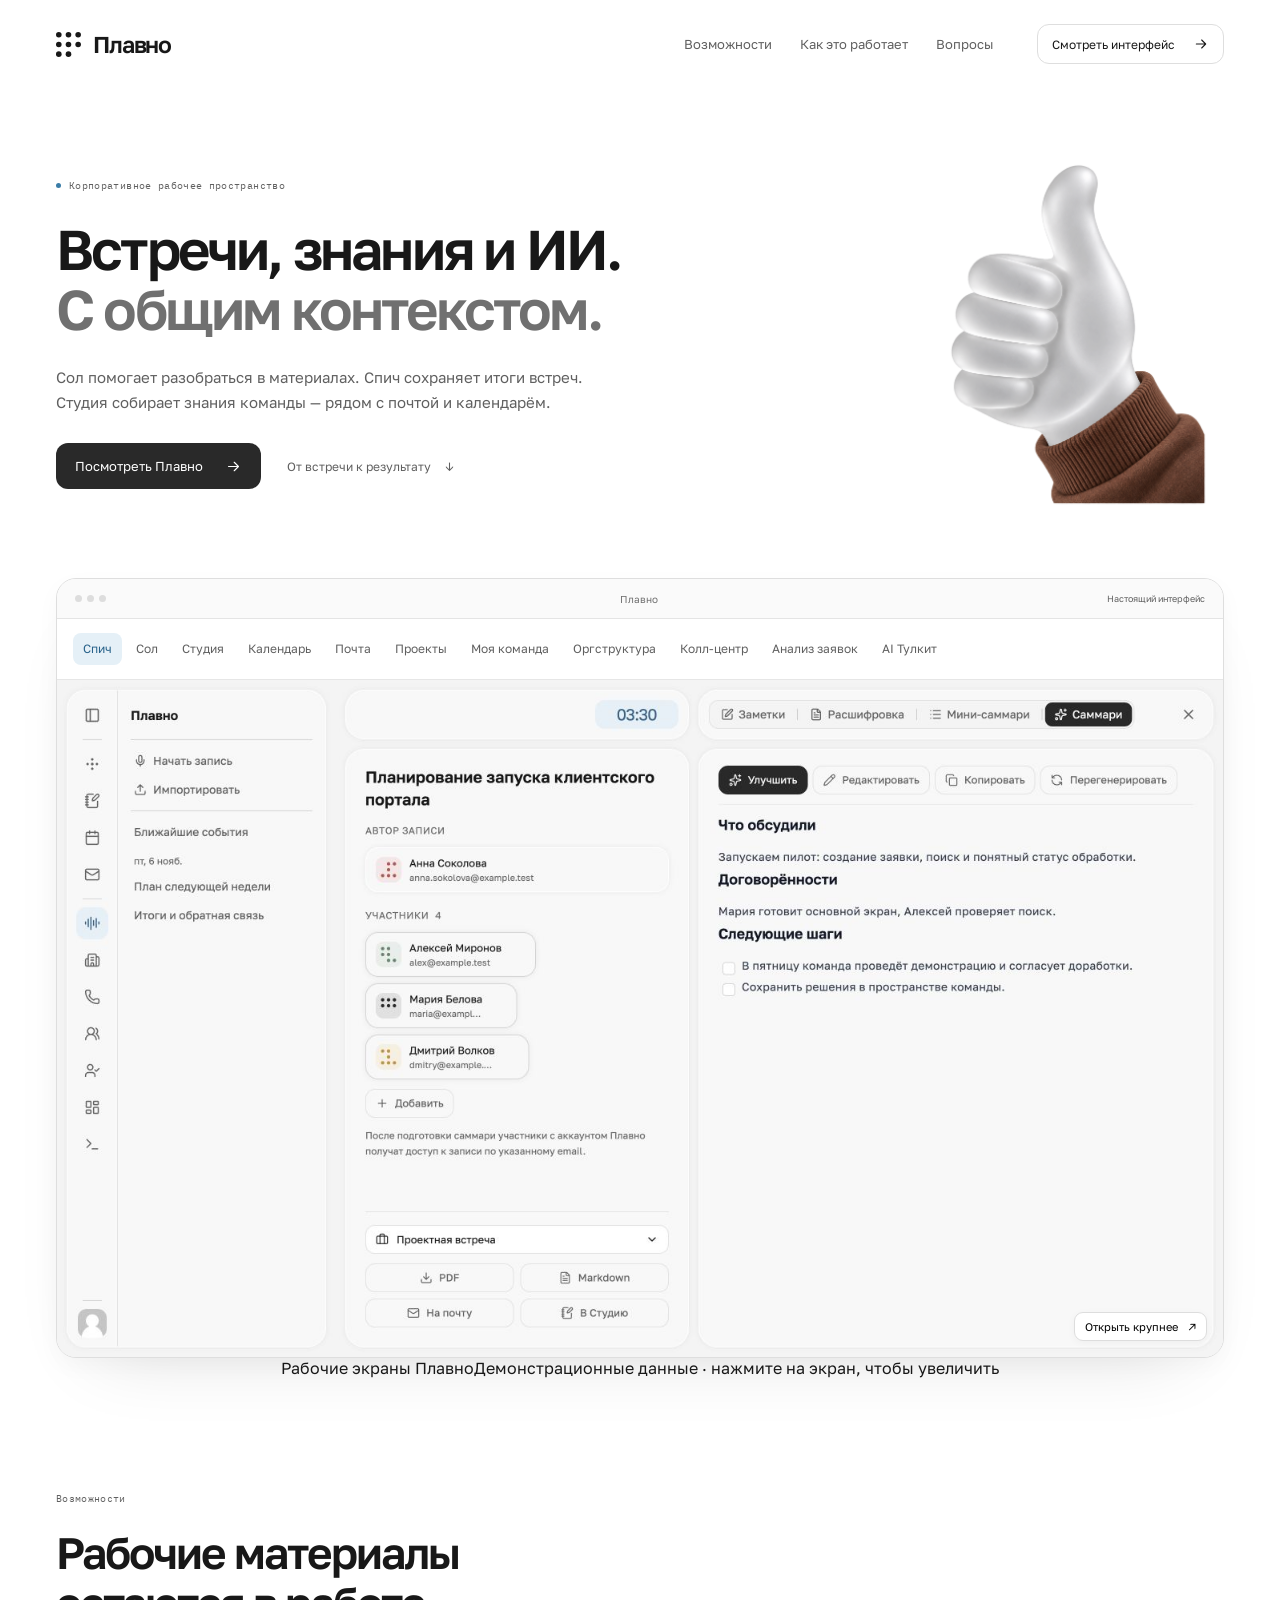
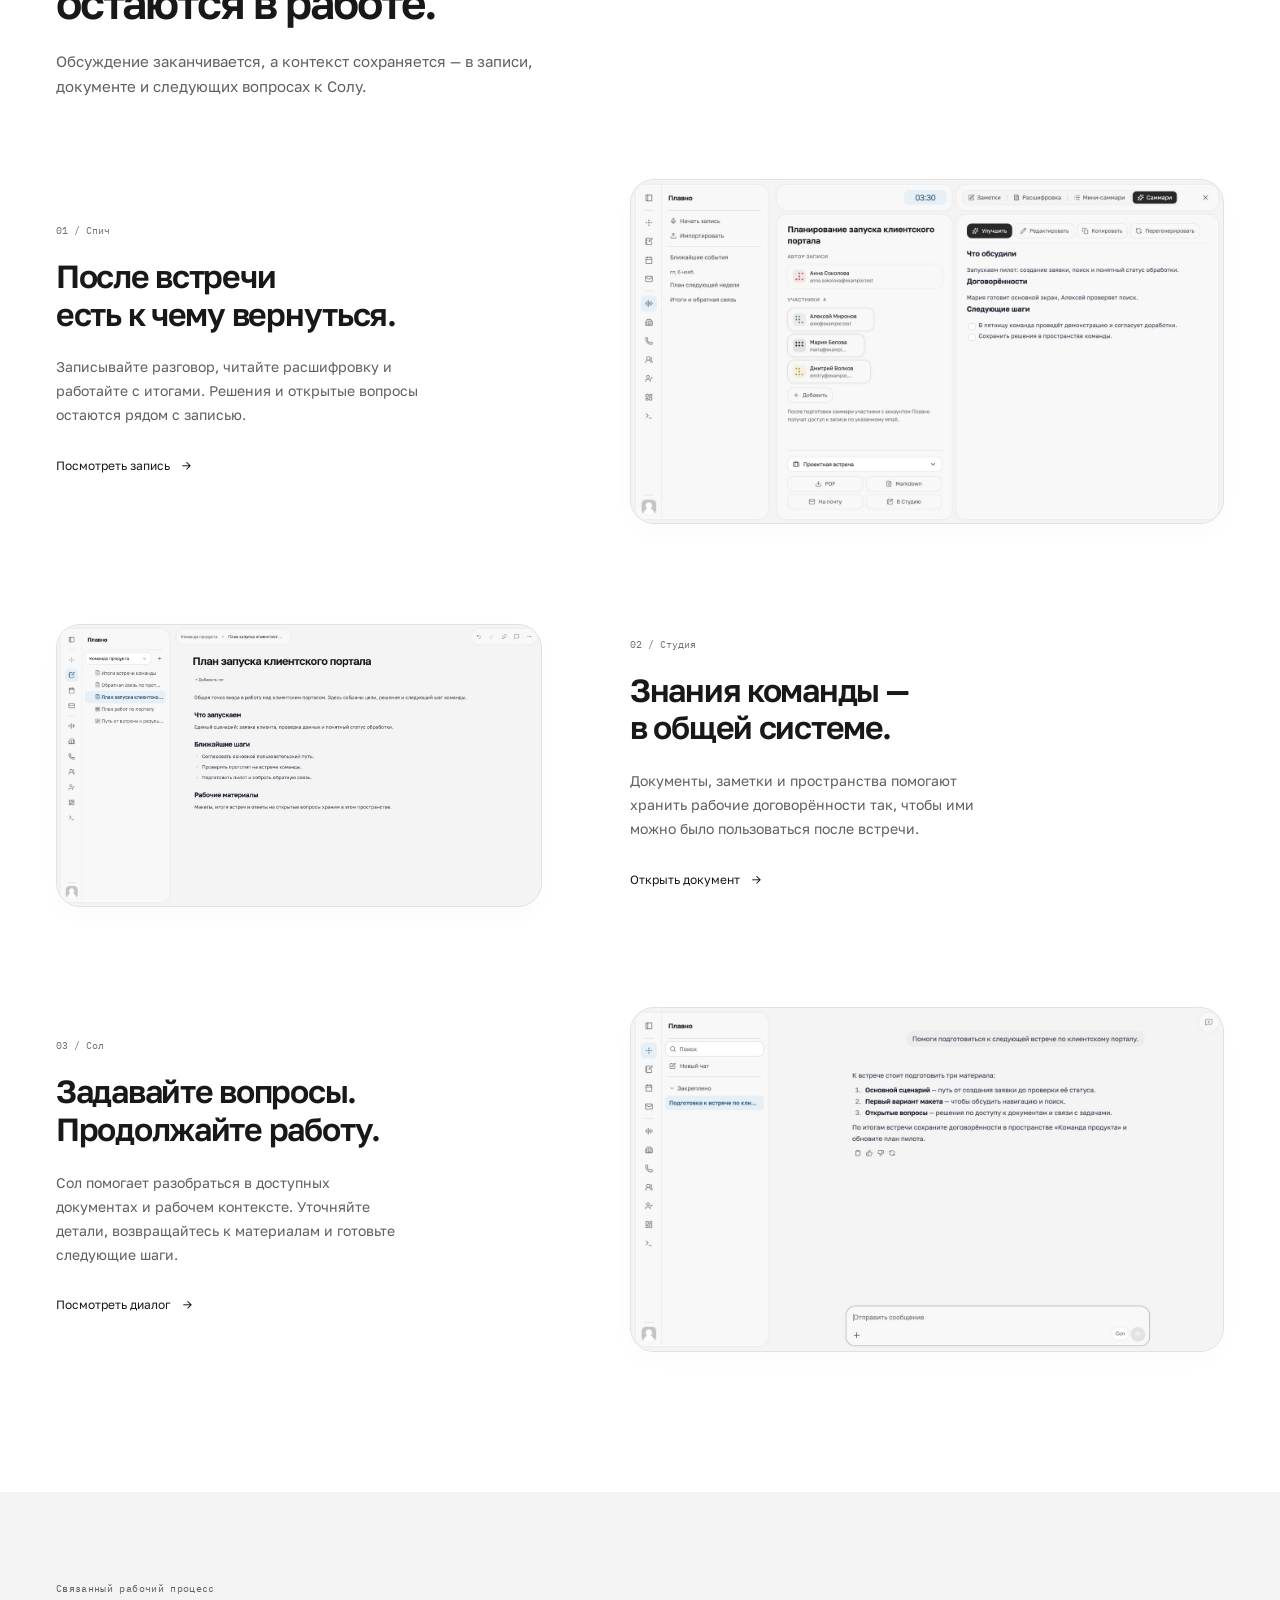
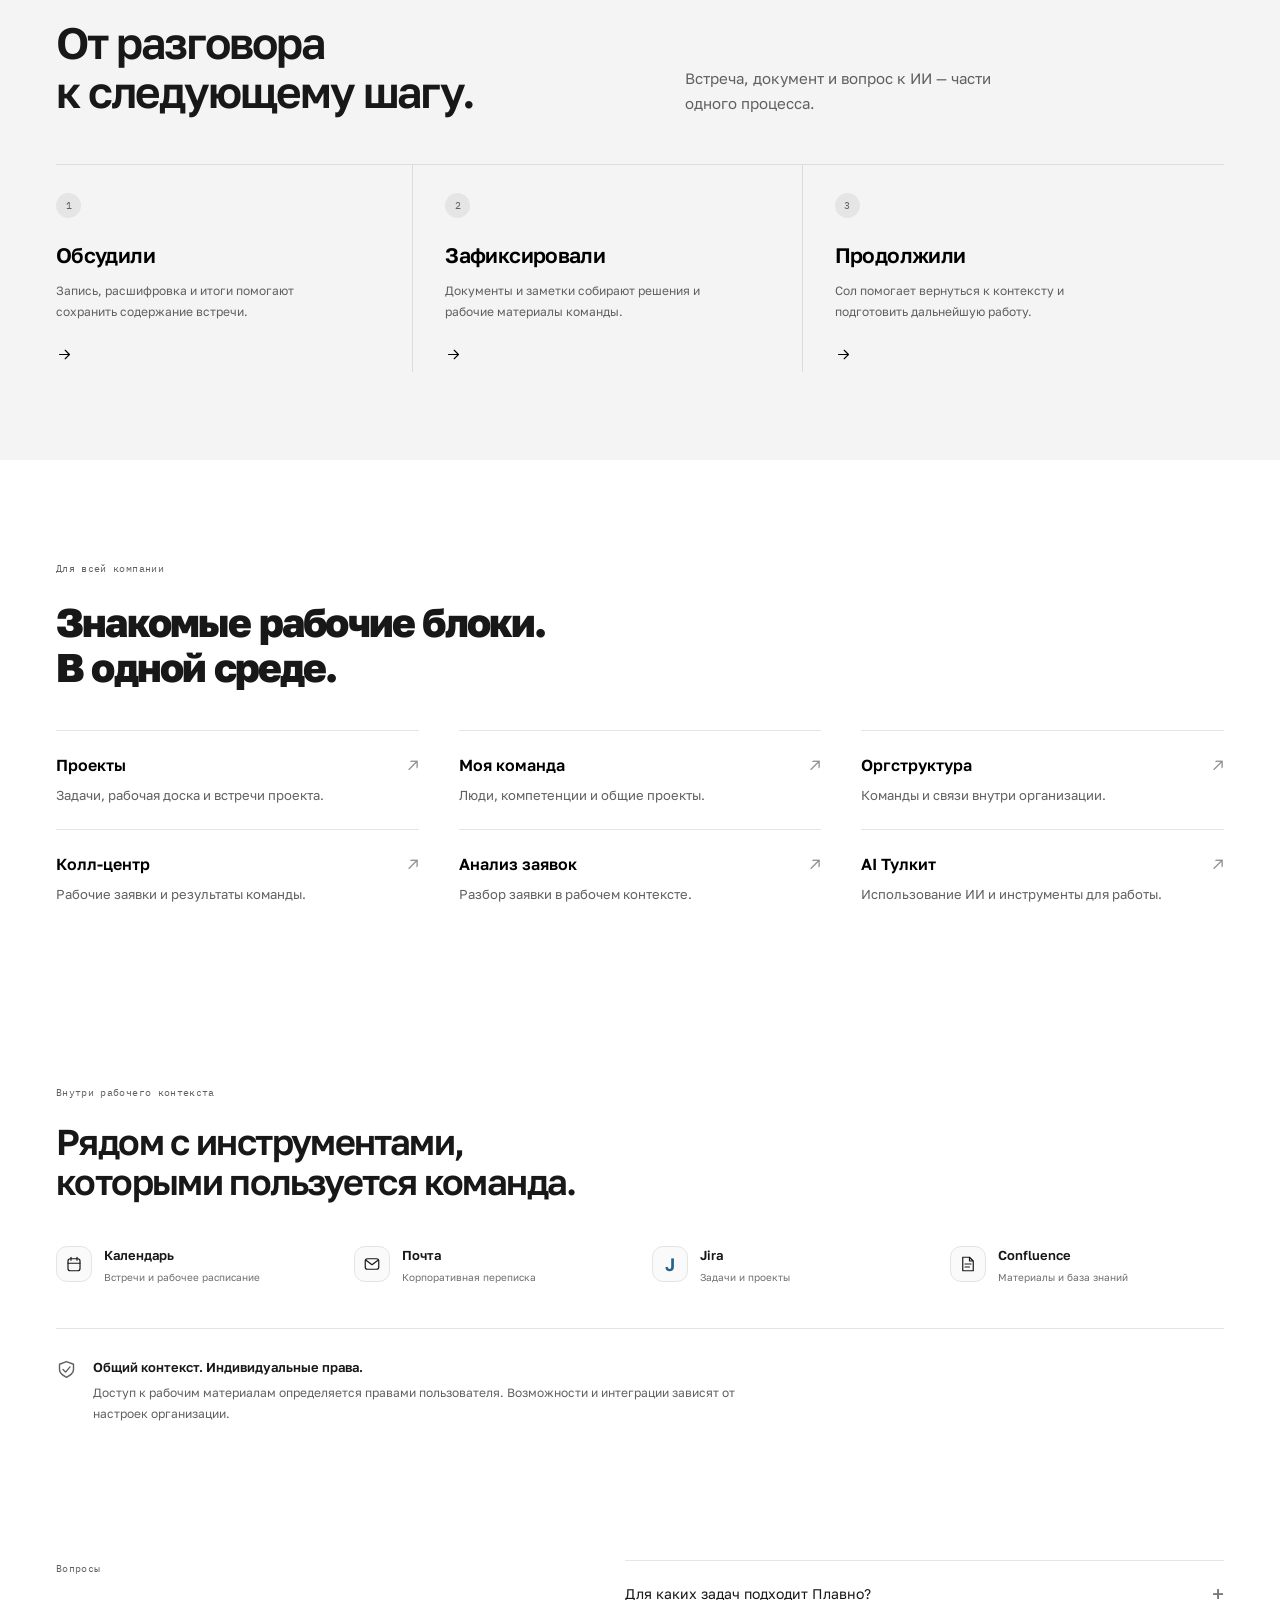
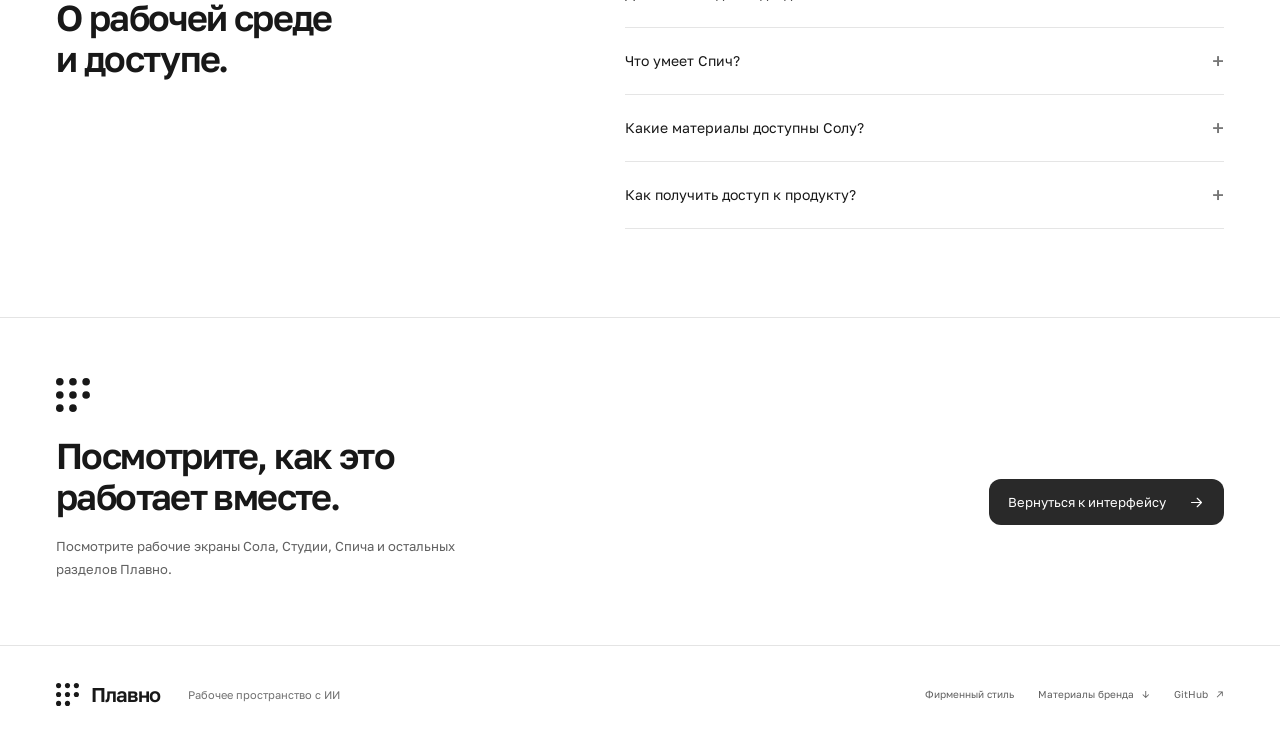
==== commit ff9754ae: "Обновили лендинг: стиль релиза и настоящие экраны всех разделов Добавили исходный маскот, проверенны" ====
--- a/index.html
+++ b/index.html
@@ -14,7 +14,8 @@
 <link rel="icon" href="assets/plavno-mark.svg" type="image/svg+xml">
 <link rel="preload" href="assets/fonts/golos-400.ttf" as="font" type="font/ttf" crossorigin>
 <link rel="preload" href="assets/fonts/golos-600.ttf" as="font" type="font/ttf" crossorigin>
-<link rel="stylesheet" href="style.css"><script src="script.js" defer></script>
+<link rel="stylesheet" href="style.css?v=20261105-3"><script src="script.js?v=20261105-3" defer></script>
+<link rel="stylesheet" href="visuals.css?v=20261105-3">
 </head>
 <body>
 <svg class="svg-defs" xmlns="http://www.w3.org/2000/svg" aria-hidden="true"><defs>
@@ -37,52 +38,20 @@
 </header>
 <main id="main">
 <section class="hero wrap">
-<p class="eyebrow"><span></span>Корпоративное рабочее пространство</p>
+<div class="hero-intro"><div class="hero-copy"><p class="eyebrow"><span></span>Корпоративное рабочее пространство</p>
 <h1>Встречи, знания и ИИ.<br><span>С общим контекстом.</span></h1>
 <p class="hero-lead">Сол помогает разобраться в материалах. Спич сохраняет итоги встреч.<br>Студия собирает знания команды — рядом с почтой и календарём.</p>
 <div class="hero-actions"><a class="button primary" href="#product">Посмотреть Плавно <svg class="icon"><use href="#i-arrow"/></svg></a><a class="quiet-link" href="#workflow">От встречи к результату <span aria-hidden="true">↓</span></a></div>
-<div class="product-showcase" id="product">
-<div class="browser-bar"><div class="window-dots"><i></i><i></i><i></i></div><span>Плавно</span><span class="demo-badge">Обзор продукта</span></div>
-<div class="app-window">
-<aside class="app-sidebar"><div class="app-team"><img src="assets/plavno-mark.svg" width="21" height="21" alt=""><span>Рабочее пространство</span></div>
-<div class="app-nav" role="tablist" aria-label="Разделы Плавно" aria-orientation="vertical">
-<button type="button" role="tab" id="tab-sol" aria-controls="panel-sol" aria-selected="false" tabindex="-1" data-view="sol"><img src="assets/plavno-mark.svg" width="17" height="17" alt="">Сол</button>
-<button type="button" role="tab" id="tab-studio" aria-controls="panel-studio" aria-selected="false" tabindex="-1" data-view="studio"><svg class="icon"><use href="#i-note"/></svg>Студия</button>
-<button type="button" role="tab" id="tab-speech" aria-controls="panel-speech" aria-selected="true" data-view="speech"><svg class="icon"><use href="#i-mic"/></svg>Спич</button>
-<button type="button" role="tab" id="tab-calendar" aria-controls="panel-calendar" aria-selected="false" tabindex="-1" data-view="calendar"><svg class="icon"><use href="#i-calendar"/></svg>Календарь</button>
-<button type="button" role="tab" id="tab-mail" aria-controls="panel-mail" aria-selected="false" tabindex="-1" data-view="mail"><svg class="icon"><use href="#i-mail"/></svg>Почта</button>
-</div>
-<div class="app-collection"><span>ПРОСТРАНСТВО</span><p><i class="collection-dot"></i>Команда продукта</p><p><svg class="icon"><use href="#i-note"/></svg>Рабочие процессы</p></div>
-<div class="app-profile"><span class="avatar"><svg class="icon"><use href="#i-shield"/></svg></span><div>Ваша команда<small>Рабочее пространство</small></div></div>
-</aside>
-<div class="app-stage">
-<section class="app-panel" id="panel-speech" role="tabpanel" aria-labelledby="tab-speech">
-<div class="app-topbar"><span>Спич <span class="crumb">/</span> Записи встреч</span><span class="app-status"><i></i>Запись обработана</span></div>
-<div class="record-layout"><div class="record-main">
-<div class="meeting-meta"><span class="label-blue">Рабочая встреча</span><span>Пример записи · 32 мин</span></div>
-<h2>Подготовка нового раздела</h2><p class="meeting-subtitle">Обсуждение команды продукта</p>
-<div class="record-tabs" role="tablist" aria-label="Содержимое записи"><button type="button" role="tab" id="record-summary-tab" aria-controls="record-summary" aria-selected="true" data-record="summary">Итоги встречи</button><button type="button" role="tab" id="record-transcript-tab" aria-controls="record-transcript" aria-selected="false" tabindex="-1" data-record="transcript">Расшифровка</button></div>
-<div id="record-summary" role="tabpanel" aria-labelledby="record-summary-tab"><h3>Что решили</h3><p>Начать с основных сценариев: создание документа, совместное обсуждение и поиск по материалам команды.</p><h3>Следующие шаги</h3><label class="task"><input type="checkbox">Подготовить первый вариант макета</label><label class="task"><input type="checkbox">Собрать вопросы по работе с документами</label><label class="task"><input type="checkbox">Обсудить результат на следующей встрече</label></div>
-<div id="record-transcript" role="tabpanel" aria-labelledby="record-transcript-tab" hidden><div class="transcript-line"><time>04:12</time><p><strong>Команда продукта</strong>Предлагаю сначала пройти основной сценарий: человек создаёт документ и приглашает коллег.</p></div><div class="transcript-line"><time>05:36</time><p><strong>Участник встречи</strong>Тогда отдельно посмотрим поиск. Важно, чтобы к результату можно было вернуться.</p></div><div class="transcript-line"><time>07:08</time><p><strong>Команда продукта</strong>Договорились. Подготовим первый макет и соберём вопросы к следующему обсуждению.</p></div></div>
-</div>
-<aside class="record-side"><div class="small-sol"><img src="assets/plavno-mark.svg" width="20" height="20" alt=""><span>Продолжить с Солом</span></div><p>Вернитесь к решениям, уточните детали или подготовьте следующий шаг.</p><button class="app-link" type="button" data-open-view="sol" data-question="meeting">Что решили на встрече? <svg class="icon"><use href="#i-arrow"/></svg></button><div class="record-info"><span>Материал</span><strong>Подготовка нового раздела</strong><small>Запись и итоги встречи</small></div></aside></div>
-</section>
-<section class="app-panel" id="panel-sol" role="tabpanel" aria-labelledby="tab-sol" hidden><div class="app-topbar"><span>Сол <span class="crumb">/</span> Рабочий контекст</span><span class="subtle">ИИ-помощник</span></div><div class="sol-content"><div class="chat-question" id="demo-question">Что решили на встрече по новому разделу?</div><div class="sol-answer"><div class="sol-sign"><img src="assets/plavno-mark.svg" width="23" height="23" alt=""><strong>Сол</strong></div><div id="demo-answer"><p>Команда решила начать с трёх сценариев: создание документа, совместное обсуждение и поиск.</p><p>Следующие шаги — подготовить макет, собрать вопросы и вернуться к ним на следующей встрече.</p></div><button class="source-chip" id="demo-source" type="button" data-open-view="speech"><svg class="icon"><use href="#i-mic"/></svg><span>Подготовка нового раздела</span><svg class="icon"><use href="#i-chevron"/></svg></button></div><div class="suggestion-label">Посмотрите другие примеры вопросов</div><div class="suggestions"><button type="button" data-question="meeting">Какие решения приняли?</button><button type="button" data-question="knowledge">Где искать рабочие материалы?</button><button type="button" data-question="next">Что подготовить к следующей встрече?</button></div><p class="demo-answer-note">Примеры вопросов и ответов для знакомства с интерфейсом.</p></div></section>
-<section class="app-panel" id="panel-studio" role="tabpanel" aria-labelledby="tab-studio" hidden><div class="app-topbar"><span>Студия <span class="crumb">/</span> Команда продукта</span><span class="subtle">Документы и знания</span></div><div class="studio-layout"><aside class="doc-outline"><span>В ЭТОМ ПРОСТРАНСТВЕ</span><button type="button" class="doc-selected" data-document="process">Как работаем с документами</button><button type="button" data-document="meeting">Итоги продуктовой встречи</button><button type="button" data-document="plan">План следующего обсуждения</button></aside><article class="doc-content" id="document-content"><p class="doc-breadcrumb">Рабочие процессы</p><h2>Как работаем с документами</h2><p class="doc-intro">Договорённости команды — в одном месте.</p><h3>Сохраняем контекст</h3><p>Важные решения и рабочие материалы собираем в пространстве команды. К документу можно вернуться после обсуждения и продолжить работу.</p><h3>Делаем следующий шаг</h3><p>По итогам встречи фиксируем договорённости, открытые вопросы и дальнейшие действия.</p><div class="doc-callout">Документы, заметки и итоги встреч становятся общей базой знаний команды.</div></article></div></section>
-<section class="app-panel" id="panel-calendar" role="tabpanel" aria-labelledby="tab-calendar" hidden><div class="app-topbar"><span>Календарь</span><span class="subtle">Пример рабочей недели</span></div><div class="calendar-demo"><div class="calendar-demo-title"><h2>Встречи команды</h2><span class="label-blue">Неделя</span></div><div class="calendar-grid"><div class="day-column"><span>Понедельник</span><div class="calendar-event"><small>10:00 — 10:30</small><strong>Планы команды</strong></div></div><div class="day-column"><span>Вторник</span><button class="calendar-event event-clickable" type="button" data-open-view="speech"><small>11:00 — 11:30</small><strong>Подготовка нового раздела</strong><em><svg class="icon"><use href="#i-mic"/></svg>Есть запись</em></button></div><div class="day-column"><span>Среда</span><div class="calendar-event event-lower"><small>14:00 — 15:00</small><strong>Обсуждение макетов</strong></div></div><div class="day-column"><span>Четверг</span></div><div class="day-column"><span>Пятница</span><div class="calendar-event"><small>10:00 — 10:30</small><strong>Итоги недели</strong></div></div></div><p class="calendar-hint">Выберите встречу с записью, чтобы посмотреть её итоги.</p></div></section>
-<section class="app-panel" id="panel-mail" role="tabpanel" aria-labelledby="tab-mail" hidden><div class="app-topbar"><span>Почта <span class="crumb">/</span> Входящие</span><span class="subtle">Рабочая переписка</span></div><div class="mail-layout"><div class="mail-list"><button class="mail-selected" type="button" data-mail="meeting"><strong>Команда продукта</strong><span>Материалы к обсуждению</span><small>Макет и вопросы к следующей встрече</small></button><button type="button" data-mail="notes"><strong>Рабочая группа</strong><span>Рабочие договорённости</span><small>Обновили документ в пространстве</small></button></div><article class="mail-content"><span class="mail-sender">Команда продукта</span><h2 id="mail-title">Материалы к обсуждению</h2><div id="mail-body"><p>Коллеги, подготовили первый вариант макета нового раздела.</p><p>На следующей встрече предлагаем пройти основной сценарий, обсудить поиск и собрать вопросы.</p><p>Итоги предыдущего обсуждения уже есть в Спиче.</p></div></article></div></section>
-</div></div>
-</div>
-<div class="showcase-caption"><span><i></i>Переключайте разделы — интерфейс интерактивный</span><span>Демонстрационные данные и ответы</span></div>
-</section>
+</div><figure class="hero-mascot" aria-hidden="true"><img src="assets/mascot/hand-ready.png" alt="" width="1103" height="1426" fetchpriority="high"></figure></div>
+<div class="product-showcase real-showcase" id="product"><div class="browser-bar"><div class="window-dots"><i></i><i></i><i></i></div><span>Плавно</span><span class="demo-badge">Настоящий интерфейс</span></div>
+<div class="screen-tabs" role="tablist" aria-label="Рабочие разделы Плавно"><button type="button" role="tab" id="tab-speech" aria-selected="true" aria-controls="screen-panel" tabindex="0" data-view="speech">Спич</button><button type="button" role="tab" id="tab-sol" aria-selected="false" aria-controls="screen-panel" tabindex="-1" data-view="sol">Сол</button><button type="button" role="tab" id="tab-studio" aria-selected="false" aria-controls="screen-panel" tabindex="-1" data-view="studio">Студия</button><button type="button" role="tab" id="tab-calendar" aria-selected="false" aria-controls="screen-panel" tabindex="-1" data-view="calendar">Календарь</button><button type="button" role="tab" id="tab-mail" aria-selected="false" aria-controls="screen-panel" tabindex="-1" data-view="mail">Почта</button><button type="button" role="tab" id="tab-projects" aria-selected="false" aria-controls="screen-panel" tabindex="-1" data-view="projects">Проекты</button><button type="button" role="tab" id="tab-team" aria-selected="false" aria-controls="screen-panel" tabindex="-1" data-view="team">Моя команда</button><button type="button" role="tab" id="tab-org" aria-selected="false" aria-controls="screen-panel" tabindex="-1" data-view="org">Оргструктура</button><button type="button" role="tab" id="tab-callcenter" aria-selected="false" aria-controls="screen-panel" tabindex="-1" data-view="callcenter">Колл-центр</button><button type="button" role="tab" id="tab-applications" aria-selected="false" aria-controls="screen-panel" tabindex="-1" data-view="applications">Анализ заявок</button><button type="button" role="tab" id="tab-toolkit" aria-selected="false" aria-controls="screen-panel" tabindex="-1" data-view="toolkit">AI Тулкит</button></div>
+<div id="studio-views" class="studio-views" hidden aria-label="Типы материалов Студии"><span>В Студии</span><button type="button" data-studio-view="studio" aria-pressed="true">Документ</button><button type="button" data-studio-view="studio-table" aria-pressed="false">Таблица</button><button type="button" data-studio-view="studio-board" aria-pressed="false">Доска</button><button type="button" data-studio-view="studio-space" aria-pressed="false">Пространство</button></div><div id="screen-panel" role="tabpanel" aria-labelledby="tab-speech"><button class="screen-open" type="button" aria-label="Увеличить экран Спича"><img id="product-screen" src="assets/screenshots/speech.jpg" width="1456" height="846" alt="Спич: настоящая запись встречи с итогами на демонстрационных данных"><span class="zoom-label">Открыть крупнее <span aria-hidden="true">↗</span></span></button></div></div>
+<div class="demo-caption"><span>Рабочие экраны Плавно</span><span>Демонстрационные данные · нажмите на экран, чтобы увеличить</span></div></section>
 
-<section class="work-section wrap" id="possibilities"><div class="section-intro"><p class="eyebrow">Возможности</p><h2>Рабочие материалы<br>остаются в работе.</h2><p>Обсуждение заканчивается, а контекст сохраняется — в записи, документе и следующих вопросах к Солу.</p></div>
-<div class="feature-row"><div class="feature-copy"><span class="feature-number">01 / Спич</span><h3>После встречи<br>есть к чему вернуться.</h3><p>Записывайте разговор, читайте расшифровку и работайте с итогами. Решения и открытые вопросы остаются рядом с записью.</p><button class="inline-link" type="button" data-jump-view="speech">Посмотреть пример записи <svg class="icon"><use href="#i-arrow"/></svg></button></div><div class="feature-visual speech-visual"><div class="visual-toolbar"><svg class="icon"><use href="#i-mic"/></svg><span>Подготовка нового раздела</span><span class="visual-tag">32 мин</span></div><div class="waveform" aria-hidden="true"></div><div class="visual-summary"><span class="small-label">ИТОГИ ВСТРЕЧИ</span><strong>Начинаем с основного сценария</strong><p>Первый макет → вопросы команды → следующее обсуждение.</p></div><div class="visual-bottom"><span>Запись</span><span>Расшифровка</span><span class="active">Итоги</span></div></div></div>
-<div class="feature-row reverse"><div class="feature-copy"><span class="feature-number">02 / Студия</span><h3>Знания команды —<br>в общей системе.</h3><p>Документы, заметки и пространства помогают хранить рабочие договорённости так, чтобы ими можно было пользоваться после встречи.</p><button class="inline-link" type="button" data-jump-view="studio">Открыть пример документа <svg class="icon"><use href="#i-arrow"/></svg></button></div><div class="feature-visual knowledge-visual"><div class="document-sheet"><div class="document-sheet-top"><svg class="icon"><use href="#i-note"/></svg><span>Команда продукта / Рабочие процессы</span></div><h4>Как мы работаем</h4><p>Общая точка входа в материалы команды.</p><div class="document-rule"><span>01</span><strong>Решения и договорённости</strong><svg class="icon"><use href="#i-chevron"/></svg></div><div class="document-rule"><span>02</span><strong>Итоги встреч</strong><svg class="icon"><use href="#i-chevron"/></svg></div><div class="document-rule"><span>03</span><strong>Открытые вопросы</strong><svg class="icon"><use href="#i-chevron"/></svg></div></div></div></div>
-<div class="feature-row"><div class="feature-copy"><span class="feature-number">03 / Сол</span><h3>Задавайте вопросы.<br>Продолжайте работу.</h3><p>Сол помогает разобраться в доступных документах и рабочем контексте. Уточняйте детали, возвращайтесь к материалам и готовьте следующие шаги.</p><button class="inline-link" type="button" data-jump-view="sol">Посмотреть пример ответа <svg class="icon"><use href="#i-arrow"/></svg></button></div><div class="feature-visual assistant-visual"><div class="mini-question">Что подготовить к следующей встрече?</div><div class="mini-answer"><img src="assets/plavno-mark.svg" width="23" height="23" alt=""><div><strong>Сол</strong><p>Подготовьте первый вариант макета и соберите вопросы по работе с документами.</p><span class="mini-source"><svg class="icon"><use href="#i-mic"/></svg>Подготовка нового раздела</span></div></div></div></div>
-</section>
+<section class="work-section wrap" id="possibilities"><div class="section-intro"><p class="eyebrow">Возможности</p><h2>Рабочие материалы<br>остаются в работе.</h2><p>Обсуждение заканчивается, а контекст сохраняется — в записи, документе и следующих вопросах к Солу.</p></div><div class="feature-row "><div class="feature-copy"><span class="feature-number">01 / Спич</span><h3>После встречи<br>есть к чему вернуться.</h3><p>Записывайте разговор, читайте расшифровку и работайте с итогами. Решения и открытые вопросы остаются рядом с записью.</p><button class="inline-link" type="button" data-jump-view="speech">Посмотреть запись <span aria-hidden="true">→</span></button></div><button class="feature-visual real-feature" type="button" data-jump-view="speech" aria-label="Открыть экран: Спич"><img src="assets/screenshots/speech.jpg" alt="Настоящий рабочий экран Плавно" width="1456" height="846" loading="lazy"></button></div><div class="feature-row reverse"><div class="feature-copy"><span class="feature-number">02 / Студия</span><h3>Знания команды —<br>в общей системе.</h3><p>Документы, заметки и пространства помогают хранить рабочие договорённости так, чтобы ими можно было пользоваться после встречи.</p><button class="inline-link" type="button" data-jump-view="studio">Открыть документ <span aria-hidden="true">→</span></button></div><button class="feature-visual real-feature" type="button" data-jump-view="studio" aria-label="Открыть экран: Студия"><img src="assets/screenshots/studio.jpg" alt="Настоящий рабочий экран Плавно" width="1456" height="846" loading="lazy"></button></div><div class="feature-row "><div class="feature-copy"><span class="feature-number">03 / Сол</span><h3>Задавайте вопросы.<br>Продолжайте работу.</h3><p>Сол помогает разобраться в доступных документах и рабочем контексте. Уточняйте детали, возвращайтесь к материалам и готовьте следующие шаги.</p><button class="inline-link" type="button" data-jump-view="sol">Посмотреть диалог <span aria-hidden="true">→</span></button></div><button class="feature-visual real-feature" type="button" data-jump-view="sol" aria-label="Открыть экран: Сол"><img src="assets/screenshots/sol.jpg" alt="Настоящий рабочий экран Плавно" width="1456" height="846" loading="lazy"></button></div></section>
 
 <section class="workflow-section" id="workflow"><div class="wrap"><div class="workflow-heading"><p class="eyebrow">Связанный рабочий процесс</p><h2>От разговора<br>к следующему шагу.</h2><p>Встреча, документ и вопрос к ИИ — части одного процесса.</p></div><div class="workflow-steps"><button type="button" data-jump-view="speech"><span class="step-number">1</span><h3>Обсудили</h3><p>Запись, расшифровка и итоги помогают сохранить содержание встречи.</p><svg class="icon"><use href="#i-arrow"/></svg></button><button type="button" data-jump-view="studio"><span class="step-number">2</span><h3>Зафиксировали</h3><p>Документы и заметки собирают решения и рабочие материалы команды.</p><svg class="icon"><use href="#i-arrow"/></svg></button><button type="button" data-jump-view="sol"><span class="step-number">3</span><h3>Продолжили</h3><p>Сол помогает вернуться к контексту и подготовить дальнейшую работу.</p><svg class="icon"><use href="#i-arrow"/></svg></button></div></div></section>
+<section class="company-modules wrap"><p class="eyebrow">Для всей компании</p><h2>Знакомые рабочие блоки.<br>В одной среде.</h2><div class="module-links"><button type="button" data-jump-view="projects"><strong>Проекты<span aria-hidden="true">↗</span></strong><span>Задачи, рабочая доска и встречи проекта.</span></button><button type="button" data-jump-view="team"><strong>Моя команда<span aria-hidden="true">↗</span></strong><span>Люди, компетенции и общие проекты.</span></button><button type="button" data-jump-view="org"><strong>Оргструктура<span aria-hidden="true">↗</span></strong><span>Команды и связи внутри организации.</span></button><button type="button" data-jump-view="callcenter"><strong>Колл-центр<span aria-hidden="true">↗</span></strong><span>Рабочие заявки и результаты команды.</span></button><button type="button" data-jump-view="applications"><strong>Анализ заявок<span aria-hidden="true">↗</span></strong><span>Разбор заявки в рабочем контексте.</span></button><button type="button" data-jump-view="toolkit"><strong>AI Тулкит<span aria-hidden="true">↗</span></strong><span>Использование ИИ и инструменты для работы.</span></button></div></section>
 <section class="context-section wrap"><div><p class="eyebrow">Внутри рабочего контекста</p><h2>Рядом с инструментами,<br>которыми пользуется команда.</h2></div><div class="context-list"><div><span class="integration-icon"><svg class="icon"><use href="#i-calendar"/></svg></span><strong>Календарь</strong><p>Встречи и рабочее расписание</p></div><div><span class="integration-icon"><svg class="icon"><use href="#i-mail"/></svg></span><strong>Почта</strong><p>Корпоративная переписка</p></div><div><span class="integration-icon letter-icon">J</span><strong>Jira</strong><p>Задачи и проекты</p></div><div><span class="integration-icon"><svg class="icon"><use href="#i-note"/></svg></span><strong>Confluence</strong><p>Материалы и база знаний</p></div></div><div class="access-note"><svg class="icon"><use href="#i-shield"/></svg><div><h3>Общий контекст. Индивидуальные права.</h3><p>Доступ к рабочим материалам определяется правами пользователя. Возможности и интеграции зависят от настроек организации.</p></div></div></section>
 
 <section class="faq-section wrap" id="questions"><div><p class="eyebrow">Вопросы</p><h2>О рабочей среде<br>и доступе.</h2></div><div class="faq-list">
@@ -91,7 +60,8 @@
 <details><summary>Какие материалы доступны Солу?<span aria-hidden="true">+</span></summary><p>Сол работает с подключёнными источниками и инструментами в пределах доступного пользователю контекста. Доступность материалов зависит от прав и настроек рабочего пространства.</p></details>
 <details><summary>Как получить доступ к продукту?<span aria-hidden="true">+</span></summary><p>Плавно — корпоративное рабочее пространство. Доступ к установленному продукту предоставляет ваша организация. На этой странице можно познакомиться с интерфейсом на демонстрационных данных.</p></details>
 </div></section>
-<section class="closing wrap"><div><img src="assets/plavno-mark.svg" width="34" height="34" alt=""><h2>Посмотрите, как это<br>работает вместе.</h2><p>Переключайтесь между записью, документом и ответом Сола в интерактивном обзоре.</p></div><a class="button primary" href="#product">Вернуться к интерфейсу <svg class="icon"><use href="#i-arrow"/></svg></a></section>
+<section class="closing wrap"><div><img src="assets/plavno-mark.svg" width="34" height="34" alt=""><h2>Посмотрите, как это<br>работает вместе.</h2><p>Посмотрите рабочие экраны Сола, Студии, Спича и остальных разделов Плавно.</p></div><a class="button primary" href="#product">Вернуться к интерфейсу <svg class="icon"><use href="#i-arrow"/></svg></a></section>
 </main>
 <footer class="footer wrap"><a href="#" class="wordmark"><img src="assets/plavno-mark.svg" width="23" height="23" alt=""><span>Плавно</span></a><p>Рабочее пространство с ИИ</p><div><a href="brand.html">Фирменный стиль</a><a href="assets/plavno-brand-kit.zip" download>Материалы бренда <span aria-hidden="true">↓</span></a><a href="https://github.com/gvukamolle/plavno-brand" target="_blank" rel="noopener noreferrer">GitHub <span aria-hidden="true">↗</span></a></div></footer>
+<dialog id="screen-dialog" aria-label="Рабочий экран Плавно"><div class="dialog-actions"><strong id="screen-name">Спич</strong><a id="screen-download" href="assets/screenshots/speech.jpg" download>Скачать снимок</a><button type="button" id="screen-close" autofocus>Закрыть <span aria-hidden="true">×</span></button></div><img id="screen-large" src="assets/screenshots/speech.jpg" alt="Рабочий экран Спича"></dialog>
 </body></html>
--- a/visuals.css
+++ b/visuals.css
@@ -0,0 +1,4 @@
+/* The release artwork is separate from application UI and brand Primary. */
+.hero{padding-top:32px}.hero-intro{display:grid;grid-template-columns:minmax(0,1fr) 300px;align-items:center;gap:28px;text-align:left;min-height:426px}.hero-copy>.eyebrow{display:flex;align-items:center;gap:8px}.hero-copy h1{font-size:56px;line-height:1.08;letter-spacing:-.05em;margin-top:24px}.hero-copy .hero-lead{max-width:730px;font-size:15px;line-height:25px}.hero-actions{justify-content:flex-start}.hero-mascot{margin:0;display:flex;justify-content:center;align-items:center;height:380px;overflow:hidden}.hero-mascot img{width:272px;height:360px;object-fit:contain;filter:none}.real-showcase{margin-top:32px;background:#fff}.screen-tabs{display:flex;flex-wrap:wrap;gap:4px;padding:14px 16px;border-bottom:1px solid #e6e6e6;background:#fff}.screen-tabs button{border:0;border-radius:8px;background:transparent;font-size:12px;line-height:20px;padding:6px 10px;color:#606060;white-space:nowrap;transition:background-color 150ms,color 150ms}.screen-tabs button:hover{background:#f4f4f4;color:#181818}.screen-tabs button[aria-selected=true]{background:#e5f0f7;color:#28628a}.screen-open{position:relative;display:block;border:0;padding:0;width:100%;background:#f4f4f4}.screen-open>img{display:block;width:100%;height:auto;aspect-ratio:1456/846;object-fit:contain}.zoom-label{position:absolute;right:16px;bottom:16px;display:flex;gap:10px;align-items:center;background:#fff;border:1px solid #ddd;border-radius:9px;padding:7px 10px;font-size:11px;box-shadow:0 2px 8px #0000000a;transition:opacity 150ms}.screen-open:hover .zoom-label{background:#f7f7f7}.real-feature{padding:0;min-height:0;height:auto;aspect-ratio:1456/846;border:1px solid #e1e1e1;box-shadow:0 8px 24px #00000005;cursor:pointer;overflow:hidden}.real-feature img{width:100%;height:auto;object-fit:contain;transition:transform 200ms}.real-feature:hover img{transform:scale(1.015)}.company-modules{padding-block:100px 60px}.company-modules h2{font-size:40px;line-height:1.12;letter-spacing:-.045em;margin-top:22px}.module-links{display:grid;grid-template-columns:repeat(3,minmax(0,1fr));gap:0 40px;margin-top:40px}.module-links button{text-align:left;border:0;border-top:1px solid #e5e5e5;background:transparent;padding:24px 0;display:flex;flex-direction:column;gap:10px}.module-links strong{font-size:16px;font-weight:600;display:flex;justify-content:space-between;align-items:center;width:100%}.module-links strong>span{font-weight:400;color:#909090}.module-links button>span{font-size:13px;line-height:20px;color:#606060}.module-links button:hover strong{color:#397ca7}#screen-dialog{padding:0;border:1px solid #dedede;border-radius:18px;max-width:min(96vw,1600px);width:1400px;max-height:94vh;overflow:auto;background:#fff;box-shadow:0 24px 96px #00000026}#screen-dialog::backdrop{background:#181818b3;backdrop-filter:blur(4px)}.dialog-actions{position:sticky;top:0;z-index:1;background:#fff;display:flex;align-items:center;gap:24px;padding:14px 20px;border-bottom:1px solid #e4e4e4;font-size:13px}.dialog-actions strong{margin-right:auto}.dialog-actions a{color:#606060}.dialog-actions button{border:1px solid #ddd;border-radius:8px;background:#f7f7f7;padding:6px 10px;font-size:12px}.dialog-actions button span{margin-left:8px}#screen-large{display:block;width:100%;height:auto;max-width:none}@media(max-width:1100px){.hero-intro{grid-template-columns:minmax(0,1fr) 220px;gap:16px}.hero-copy h1{font-size:46px}.hero-mascot img{width:210px;height:310px}.screen-tabs{gap:2px;padding:10px}.screen-tabs button{font-size:11px;padding:5px 8px}.hero-lead br{display:none}}@media(max-width:800px){.hero-intro{grid-template-columns:1fr}.hero-mascot{display:none}.hero-copy h1{font-size:42px}.module-links{grid-template-columns:1fr 1fr}.real-showcase .screen-open{min-width:0}.real-showcase{overflow:hidden}.zoom-label{font-size:10px;bottom:8px;right:8px}.screen-tabs{gap:3px}.company-modules h2{font-size:32px}}@media(prefers-reduced-motion:reduce){.real-feature img,.zoom-label,.screen-tabs button{transition:none}.real-feature:hover img{transform:none}}
+
+.studio-views{display:flex;align-items:center;gap:6px;padding:10px 16px;border-bottom:1px solid #e6e6e6;background:#fafafa;font-size:12px}.studio-views[hidden]{display:none}.studio-views span{color:#606060;margin-right:8px}.studio-views button{padding:5px 10px;border:1px solid transparent;border-radius:7px;background:transparent}.studio-views button[aria-pressed=true]{background:#fff;border-color:#ddd}
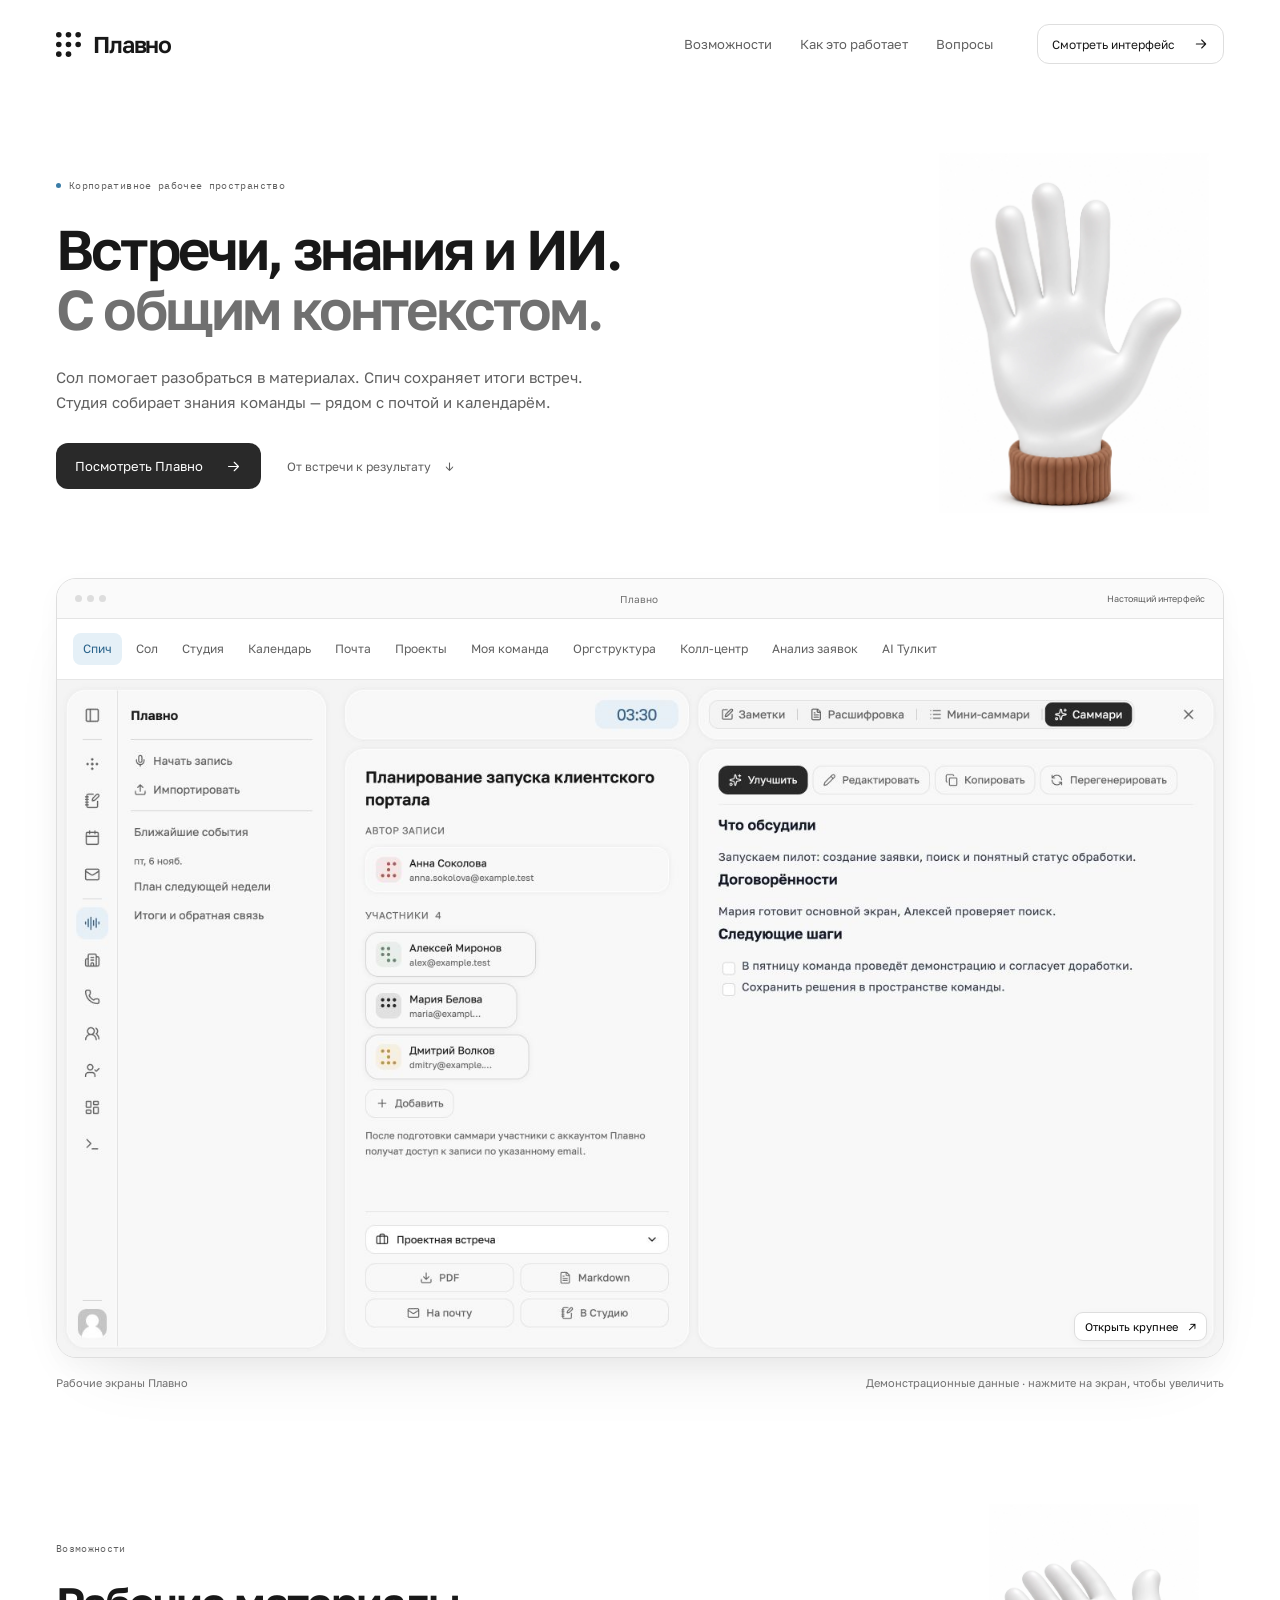
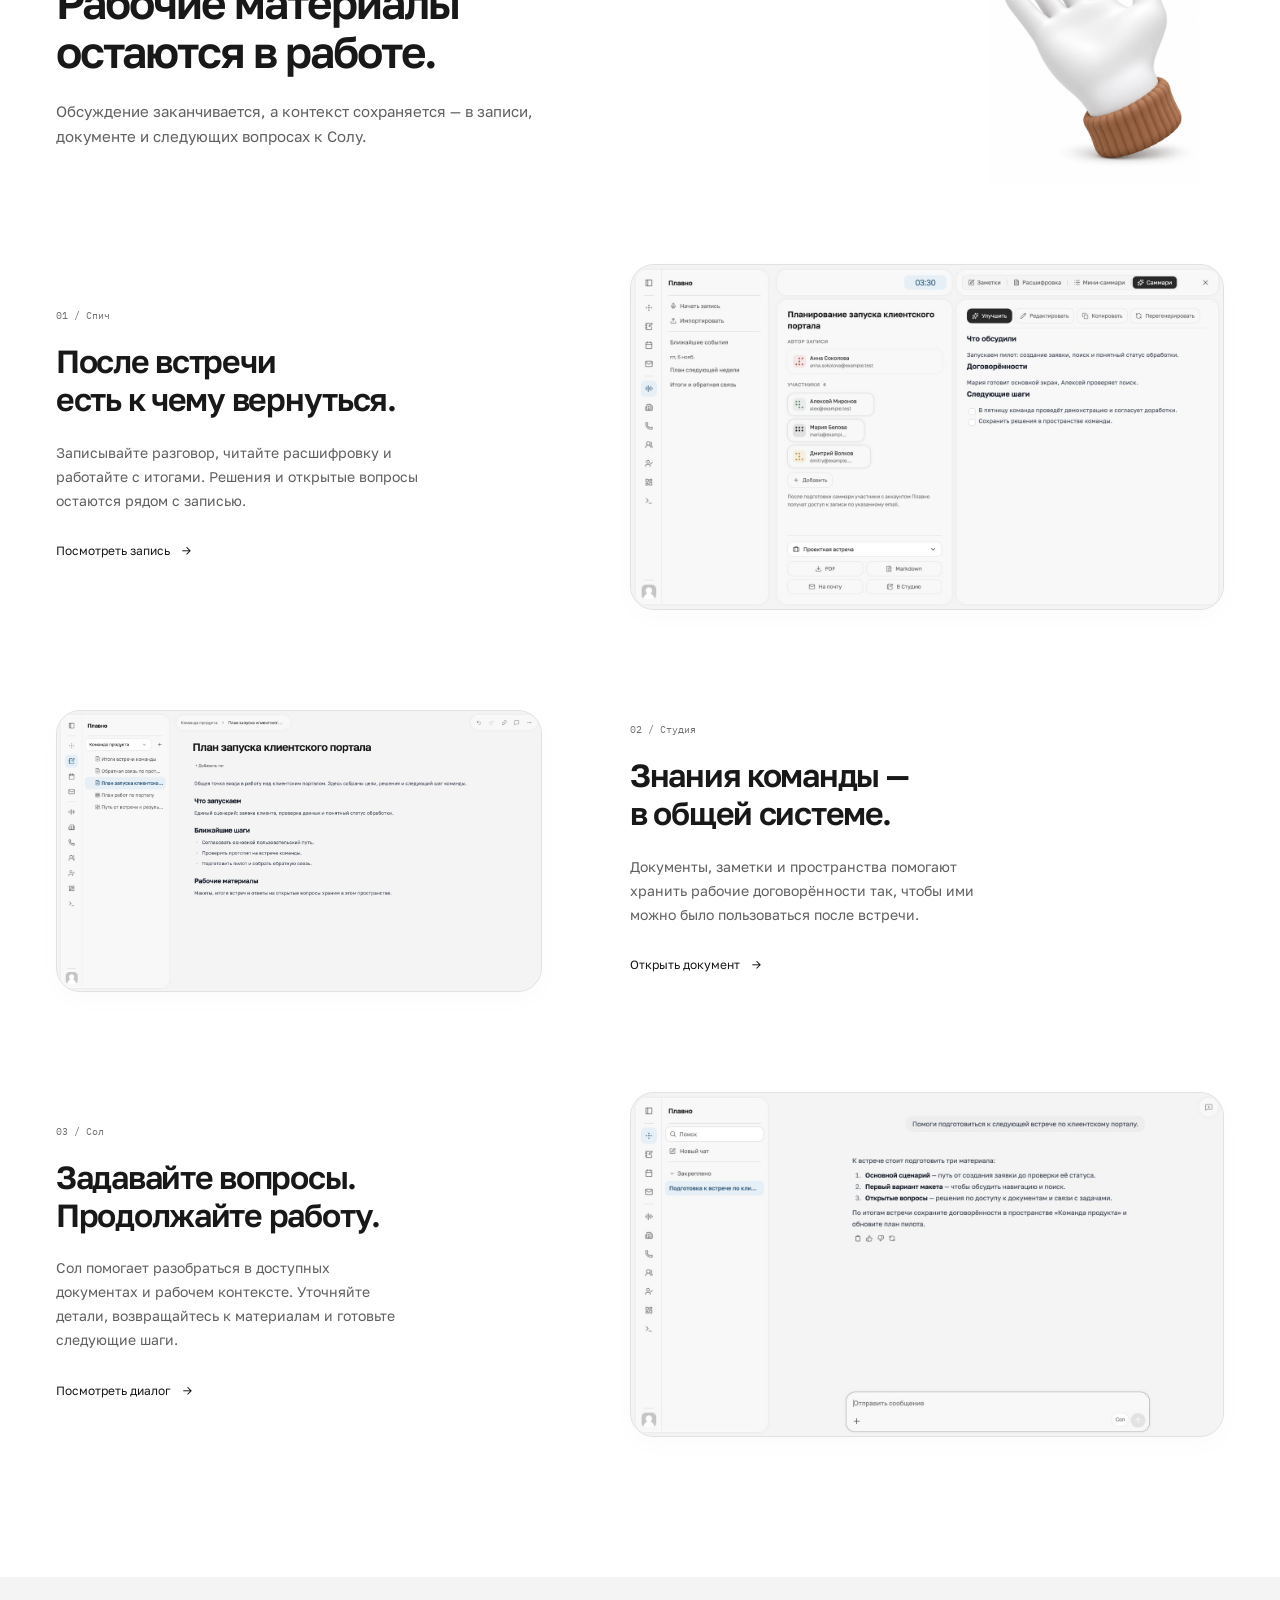
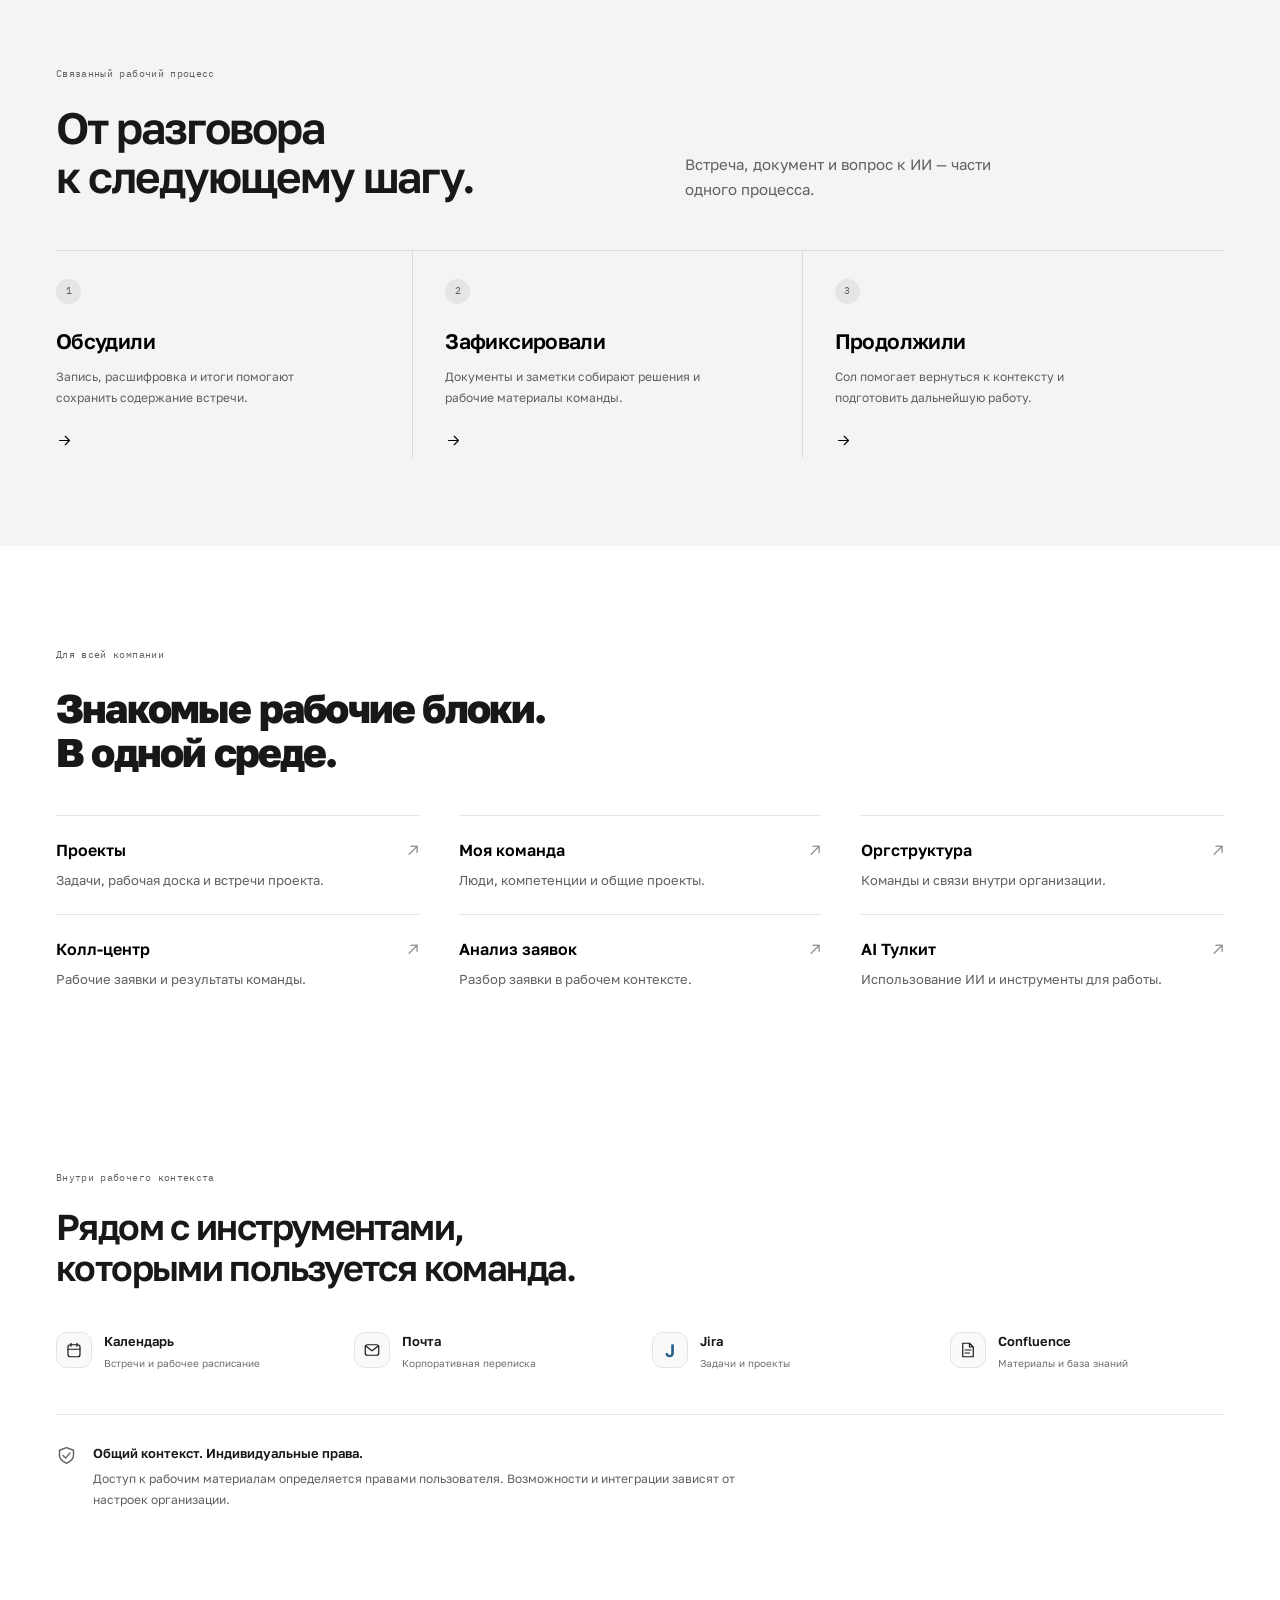
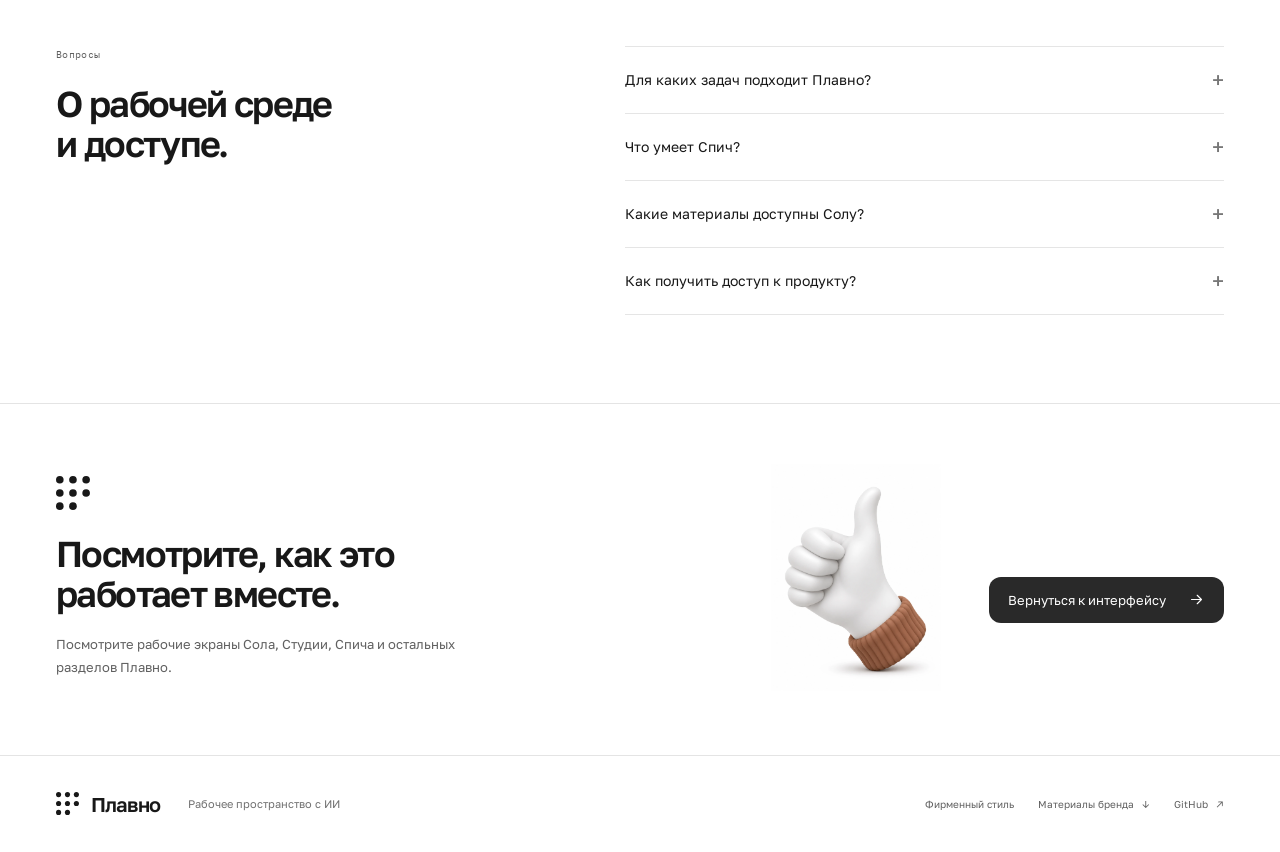
==== commit 75285ff5: "Встроили маскота в лендинг и собрали девять утверждённых поз Добавили жесты к рабочим сценариям, гал" ====
--- a/index.html
+++ b/index.html
@@ -14,8 +14,8 @@
 <link rel="icon" href="assets/plavno-mark.svg" type="image/svg+xml">
 <link rel="preload" href="assets/fonts/golos-400.ttf" as="font" type="font/ttf" crossorigin>
 <link rel="preload" href="assets/fonts/golos-600.ttf" as="font" type="font/ttf" crossorigin>
-<link rel="stylesheet" href="style.css?v=20261105-3"><script src="script.js?v=20261105-3" defer></script>
-<link rel="stylesheet" href="visuals.css?v=20261105-3">
+<link rel="stylesheet" href="style.css?v=20261105-4"><script src="script.js?v=20261105-4" defer></script>
+<link rel="stylesheet" href="visuals.css?v=20261105-4">
 </head>
 <body>
 <svg class="svg-defs" xmlns="http://www.w3.org/2000/svg" aria-hidden="true"><defs>
@@ -42,13 +42,13 @@
 <h1>Встречи, знания и ИИ.<br><span>С общим контекстом.</span></h1>
 <p class="hero-lead">Сол помогает разобраться в материалах. Спич сохраняет итоги встреч.<br>Студия собирает знания команды — рядом с почтой и календарём.</p>
 <div class="hero-actions"><a class="button primary" href="#product">Посмотреть Плавно <svg class="icon"><use href="#i-arrow"/></svg></a><a class="quiet-link" href="#workflow">От встречи к результату <span aria-hidden="true">↓</span></a></div>
-</div><figure class="hero-mascot" aria-hidden="true"><img src="assets/mascot/hand-ready.png" alt="" width="1103" height="1426" fetchpriority="high"></figure></div>
+</div><figure class="hero-mascot" aria-hidden="true"><img src="assets/mascot/hand-open.webp" alt="" width="1086" height="1448" fetchpriority="high"></figure></div>
 <div class="product-showcase real-showcase" id="product"><div class="browser-bar"><div class="window-dots"><i></i><i></i><i></i></div><span>Плавно</span><span class="demo-badge">Настоящий интерфейс</span></div>
 <div class="screen-tabs" role="tablist" aria-label="Рабочие разделы Плавно"><button type="button" role="tab" id="tab-speech" aria-selected="true" aria-controls="screen-panel" tabindex="0" data-view="speech">Спич</button><button type="button" role="tab" id="tab-sol" aria-selected="false" aria-controls="screen-panel" tabindex="-1" data-view="sol">Сол</button><button type="button" role="tab" id="tab-studio" aria-selected="false" aria-controls="screen-panel" tabindex="-1" data-view="studio">Студия</button><button type="button" role="tab" id="tab-calendar" aria-selected="false" aria-controls="screen-panel" tabindex="-1" data-view="calendar">Календарь</button><button type="button" role="tab" id="tab-mail" aria-selected="false" aria-controls="screen-panel" tabindex="-1" data-view="mail">Почта</button><button type="button" role="tab" id="tab-projects" aria-selected="false" aria-controls="screen-panel" tabindex="-1" data-view="projects">Проекты</button><button type="button" role="tab" id="tab-team" aria-selected="false" aria-controls="screen-panel" tabindex="-1" data-view="team">Моя команда</button><button type="button" role="tab" id="tab-org" aria-selected="false" aria-controls="screen-panel" tabindex="-1" data-view="org">Оргструктура</button><button type="button" role="tab" id="tab-callcenter" aria-selected="false" aria-controls="screen-panel" tabindex="-1" data-view="callcenter">Колл-центр</button><button type="button" role="tab" id="tab-applications" aria-selected="false" aria-controls="screen-panel" tabindex="-1" data-view="applications">Анализ заявок</button><button type="button" role="tab" id="tab-toolkit" aria-selected="false" aria-controls="screen-panel" tabindex="-1" data-view="toolkit">AI Тулкит</button></div>
 <div id="studio-views" class="studio-views" hidden aria-label="Типы материалов Студии"><span>В Студии</span><button type="button" data-studio-view="studio" aria-pressed="true">Документ</button><button type="button" data-studio-view="studio-table" aria-pressed="false">Таблица</button><button type="button" data-studio-view="studio-board" aria-pressed="false">Доска</button><button type="button" data-studio-view="studio-space" aria-pressed="false">Пространство</button></div><div id="screen-panel" role="tabpanel" aria-labelledby="tab-speech"><button class="screen-open" type="button" aria-label="Увеличить экран Спича"><img id="product-screen" src="assets/screenshots/speech.jpg" width="1456" height="846" alt="Спич: настоящая запись встречи с итогами на демонстрационных данных"><span class="zoom-label">Открыть крупнее <span aria-hidden="true">↗</span></span></button></div></div>
 <div class="demo-caption"><span>Рабочие экраны Плавно</span><span>Демонстрационные данные · нажмите на экран, чтобы увеличить</span></div></section>
 
-<section class="work-section wrap" id="possibilities"><div class="section-intro"><p class="eyebrow">Возможности</p><h2>Рабочие материалы<br>остаются в работе.</h2><p>Обсуждение заканчивается, а контекст сохраняется — в записи, документе и следующих вопросах к Солу.</p></div><div class="feature-row "><div class="feature-copy"><span class="feature-number">01 / Спич</span><h3>После встречи<br>есть к чему вернуться.</h3><p>Записывайте разговор, читайте расшифровку и работайте с итогами. Решения и открытые вопросы остаются рядом с записью.</p><button class="inline-link" type="button" data-jump-view="speech">Посмотреть запись <span aria-hidden="true">→</span></button></div><button class="feature-visual real-feature" type="button" data-jump-view="speech" aria-label="Открыть экран: Спич"><img src="assets/screenshots/speech.jpg" alt="Настоящий рабочий экран Плавно" width="1456" height="846" loading="lazy"></button></div><div class="feature-row reverse"><div class="feature-copy"><span class="feature-number">02 / Студия</span><h3>Знания команды —<br>в общей системе.</h3><p>Документы, заметки и пространства помогают хранить рабочие договорённости так, чтобы ими можно было пользоваться после встречи.</p><button class="inline-link" type="button" data-jump-view="studio">Открыть документ <span aria-hidden="true">→</span></button></div><button class="feature-visual real-feature" type="button" data-jump-view="studio" aria-label="Открыть экран: Студия"><img src="assets/screenshots/studio.jpg" alt="Настоящий рабочий экран Плавно" width="1456" height="846" loading="lazy"></button></div><div class="feature-row "><div class="feature-copy"><span class="feature-number">03 / Сол</span><h3>Задавайте вопросы.<br>Продолжайте работу.</h3><p>Сол помогает разобраться в доступных документах и рабочем контексте. Уточняйте детали, возвращайтесь к материалам и готовьте следующие шаги.</p><button class="inline-link" type="button" data-jump-view="sol">Посмотреть диалог <span aria-hidden="true">→</span></button></div><button class="feature-visual real-feature" type="button" data-jump-view="sol" aria-label="Открыть экран: Сол"><img src="assets/screenshots/sol.jpg" alt="Настоящий рабочий экран Плавно" width="1456" height="846" loading="lazy"></button></div></section>
+<section class="work-section wrap" id="possibilities"><div class="mascot-intro"><div class="section-intro"><p class="eyebrow">Возможности</p><h2>Рабочие материалы<br>остаются в работе.</h2><p>Обсуждение заканчивается, а контекст сохраняется — в записи, документе и следующих вопросах к Солу.</p></div><figure class="section-mascot" aria-hidden="true"><img src="assets/mascot/hand-present.webp" alt="" width="1086" height="1448" loading="lazy"></figure></div><div class="feature-row "><div class="feature-copy"><span class="feature-number">01 / Спич</span><h3>После встречи<br>есть к чему вернуться.</h3><p>Записывайте разговор, читайте расшифровку и работайте с итогами. Решения и открытые вопросы остаются рядом с записью.</p><button class="inline-link" type="button" data-jump-view="speech">Посмотреть запись <span aria-hidden="true">→</span></button></div><button class="feature-visual real-feature" type="button" data-jump-view="speech" aria-label="Открыть экран: Спич"><img src="assets/screenshots/speech.jpg" alt="Настоящий рабочий экран Плавно" width="1456" height="846" loading="lazy"></button></div><div class="feature-row reverse"><div class="feature-copy"><span class="feature-number">02 / Студия</span><h3>Знания команды —<br>в общей системе.</h3><p>Документы, заметки и пространства помогают хранить рабочие договорённости так, чтобы ими можно было пользоваться после встречи.</p><button class="inline-link" type="button" data-jump-view="studio">Открыть документ <span aria-hidden="true">→</span></button></div><button class="feature-visual real-feature" type="button" data-jump-view="studio" aria-label="Открыть экран: Студия"><img src="assets/screenshots/studio.jpg" alt="Настоящий рабочий экран Плавно" width="1456" height="846" loading="lazy"></button></div><div class="feature-row "><div class="feature-copy"><span class="feature-number">03 / Сол</span><h3>Задавайте вопросы.<br>Продолжайте работу.</h3><p>Сол помогает разобраться в доступных документах и рабочем контексте. Уточняйте детали, возвращайтесь к материалам и готовьте следующие шаги.</p><button class="inline-link" type="button" data-jump-view="sol">Посмотреть диалог <span aria-hidden="true">→</span></button></div><button class="feature-visual real-feature" type="button" data-jump-view="sol" aria-label="Открыть экран: Сол"><img src="assets/screenshots/sol.jpg" alt="Настоящий рабочий экран Плавно" width="1456" height="846" loading="lazy"></button></div></section>
 
 <section class="workflow-section" id="workflow"><div class="wrap"><div class="workflow-heading"><p class="eyebrow">Связанный рабочий процесс</p><h2>От разговора<br>к следующему шагу.</h2><p>Встреча, документ и вопрос к ИИ — части одного процесса.</p></div><div class="workflow-steps"><button type="button" data-jump-view="speech"><span class="step-number">1</span><h3>Обсудили</h3><p>Запись, расшифровка и итоги помогают сохранить содержание встречи.</p><svg class="icon"><use href="#i-arrow"/></svg></button><button type="button" data-jump-view="studio"><span class="step-number">2</span><h3>Зафиксировали</h3><p>Документы и заметки собирают решения и рабочие материалы команды.</p><svg class="icon"><use href="#i-arrow"/></svg></button><button type="button" data-jump-view="sol"><span class="step-number">3</span><h3>Продолжили</h3><p>Сол помогает вернуться к контексту и подготовить дальнейшую работу.</p><svg class="icon"><use href="#i-arrow"/></svg></button></div></div></section>
 <section class="company-modules wrap"><p class="eyebrow">Для всей компании</p><h2>Знакомые рабочие блоки.<br>В одной среде.</h2><div class="module-links"><button type="button" data-jump-view="projects"><strong>Проекты<span aria-hidden="true">↗</span></strong><span>Задачи, рабочая доска и встречи проекта.</span></button><button type="button" data-jump-view="team"><strong>Моя команда<span aria-hidden="true">↗</span></strong><span>Люди, компетенции и общие проекты.</span></button><button type="button" data-jump-view="org"><strong>Оргструктура<span aria-hidden="true">↗</span></strong><span>Команды и связи внутри организации.</span></button><button type="button" data-jump-view="callcenter"><strong>Колл-центр<span aria-hidden="true">↗</span></strong><span>Рабочие заявки и результаты команды.</span></button><button type="button" data-jump-view="applications"><strong>Анализ заявок<span aria-hidden="true">↗</span></strong><span>Разбор заявки в рабочем контексте.</span></button><button type="button" data-jump-view="toolkit"><strong>AI Тулкит<span aria-hidden="true">↗</span></strong><span>Использование ИИ и инструменты для работы.</span></button></div></section>
@@ -60,7 +60,7 @@
 <details><summary>Какие материалы доступны Солу?<span aria-hidden="true">+</span></summary><p>Сол работает с подключёнными источниками и инструментами в пределах доступного пользователю контекста. Доступность материалов зависит от прав и настроек рабочего пространства.</p></details>
 <details><summary>Как получить доступ к продукту?<span aria-hidden="true">+</span></summary><p>Плавно — корпоративное рабочее пространство. Доступ к установленному продукту предоставляет ваша организация. На этой странице можно познакомиться с интерфейсом на демонстрационных данных.</p></details>
 </div></section>
-<section class="closing wrap"><div><img src="assets/plavno-mark.svg" width="34" height="34" alt=""><h2>Посмотрите, как это<br>работает вместе.</h2><p>Посмотрите рабочие экраны Сола, Студии, Спича и остальных разделов Плавно.</p></div><a class="button primary" href="#product">Вернуться к интерфейсу <svg class="icon"><use href="#i-arrow"/></svg></a></section>
+<section class="closing wrap"><div><img src="assets/plavno-mark.svg" width="34" height="34" alt=""><h2>Посмотрите, как это<br>работает вместе.</h2><p>Посмотрите рабочие экраны Сола, Студии, Спича и остальных разделов Плавно.</p></div><figure class="closing-mascot" aria-hidden="true"><img src="assets/mascot/hand-thumbs-up.webp" alt="" width="1086" height="1448" loading="lazy"></figure><a class="button primary" href="#product">Вернуться к интерфейсу <svg class="icon"><use href="#i-arrow"/></svg></a></section>
 </main>
 <footer class="footer wrap"><a href="#" class="wordmark"><img src="assets/plavno-mark.svg" width="23" height="23" alt=""><span>Плавно</span></a><p>Рабочее пространство с ИИ</p><div><a href="brand.html">Фирменный стиль</a><a href="assets/plavno-brand-kit.zip" download>Материалы бренда <span aria-hidden="true">↓</span></a><a href="https://github.com/gvukamolle/plavno-brand" target="_blank" rel="noopener noreferrer">GitHub <span aria-hidden="true">↗</span></a></div></footer>
 <dialog id="screen-dialog" aria-label="Рабочий экран Плавно"><div class="dialog-actions"><strong id="screen-name">Спич</strong><a id="screen-download" href="assets/screenshots/speech.jpg" download>Скачать снимок</a><button type="button" id="screen-close" autofocus>Закрыть <span aria-hidden="true">×</span></button></div><img id="screen-large" src="assets/screenshots/speech.jpg" alt="Рабочий экран Спича"></dialog>
--- a/visuals.css
+++ b/visuals.css
@@ -2,3 +2,10 @@
 .hero{padding-top:32px}.hero-intro{display:grid;grid-template-columns:minmax(0,1fr) 300px;align-items:center;gap:28px;text-align:left;min-height:426px}.hero-copy>.eyebrow{display:flex;align-items:center;gap:8px}.hero-copy h1{font-size:56px;line-height:1.08;letter-spacing:-.05em;margin-top:24px}.hero-copy .hero-lead{max-width:730px;font-size:15px;line-height:25px}.hero-actions{justify-content:flex-start}.hero-mascot{margin:0;display:flex;justify-content:center;align-items:center;height:380px;overflow:hidden}.hero-mascot img{width:272px;height:360px;object-fit:contain;filter:none}.real-showcase{margin-top:32px;background:#fff}.screen-tabs{display:flex;flex-wrap:wrap;gap:4px;padding:14px 16px;border-bottom:1px solid #e6e6e6;background:#fff}.screen-tabs button{border:0;border-radius:8px;background:transparent;font-size:12px;line-height:20px;padding:6px 10px;color:#606060;white-space:nowrap;transition:background-color 150ms,color 150ms}.screen-tabs button:hover{background:#f4f4f4;color:#181818}.screen-tabs button[aria-selected=true]{background:#e5f0f7;color:#28628a}.screen-open{position:relative;display:block;border:0;padding:0;width:100%;background:#f4f4f4}.screen-open>img{display:block;width:100%;height:auto;aspect-ratio:1456/846;object-fit:contain}.zoom-label{position:absolute;right:16px;bottom:16px;display:flex;gap:10px;align-items:center;background:#fff;border:1px solid #ddd;border-radius:9px;padding:7px 10px;font-size:11px;box-shadow:0 2px 8px #0000000a;transition:opacity 150ms}.screen-open:hover .zoom-label{background:#f7f7f7}.real-feature{padding:0;min-height:0;height:auto;aspect-ratio:1456/846;border:1px solid #e1e1e1;box-shadow:0 8px 24px #00000005;cursor:pointer;overflow:hidden}.real-feature img{width:100%;height:auto;object-fit:contain;transition:transform 200ms}.real-feature:hover img{transform:scale(1.015)}.company-modules{padding-block:100px 60px}.company-modules h2{font-size:40px;line-height:1.12;letter-spacing:-.045em;margin-top:22px}.module-links{display:grid;grid-template-columns:repeat(3,minmax(0,1fr));gap:0 40px;margin-top:40px}.module-links button{text-align:left;border:0;border-top:1px solid #e5e5e5;background:transparent;padding:24px 0;display:flex;flex-direction:column;gap:10px}.module-links strong{font-size:16px;font-weight:600;display:flex;justify-content:space-between;align-items:center;width:100%}.module-links strong>span{font-weight:400;color:#909090}.module-links button>span{font-size:13px;line-height:20px;color:#606060}.module-links button:hover strong{color:#397ca7}#screen-dialog{padding:0;border:1px solid #dedede;border-radius:18px;max-width:min(96vw,1600px);width:1400px;max-height:94vh;overflow:auto;background:#fff;box-shadow:0 24px 96px #00000026}#screen-dialog::backdrop{background:#181818b3;backdrop-filter:blur(4px)}.dialog-actions{position:sticky;top:0;z-index:1;background:#fff;display:flex;align-items:center;gap:24px;padding:14px 20px;border-bottom:1px solid #e4e4e4;font-size:13px}.dialog-actions strong{margin-right:auto}.dialog-actions a{color:#606060}.dialog-actions button{border:1px solid #ddd;border-radius:8px;background:#f7f7f7;padding:6px 10px;font-size:12px}.dialog-actions button span{margin-left:8px}#screen-large{display:block;width:100%;height:auto;max-width:none}@media(max-width:1100px){.hero-intro{grid-template-columns:minmax(0,1fr) 220px;gap:16px}.hero-copy h1{font-size:46px}.hero-mascot img{width:210px;height:310px}.screen-tabs{gap:2px;padding:10px}.screen-tabs button{font-size:11px;padding:5px 8px}.hero-lead br{display:none}}@media(max-width:800px){.hero-intro{grid-template-columns:1fr}.hero-mascot{display:none}.hero-copy h1{font-size:42px}.module-links{grid-template-columns:1fr 1fr}.real-showcase .screen-open{min-width:0}.real-showcase{overflow:hidden}.zoom-label{font-size:10px;bottom:8px;right:8px}.screen-tabs{gap:3px}.company-modules h2{font-size:32px}}@media(prefers-reduced-motion:reduce){.real-feature img,.zoom-label,.screen-tabs button{transition:none}.real-feature:hover img{transform:none}}
 
 .studio-views{display:flex;align-items:center;gap:6px;padding:10px 16px;border-bottom:1px solid #e6e6e6;background:#fafafa;font-size:12px}.studio-views[hidden]{display:none}.studio-views span{color:#606060;margin-right:8px}.studio-views button{padding:5px 10px;border:1px solid transparent;border-radius:7px;background:transparent}.studio-views button[aria-pressed=true]{background:#fff;border-color:#ddd}
+
+/* Approved mascot references keep their original white surface and proportions. */
+.mascot-intro{display:grid;grid-template-columns:minmax(0,1fr) 260px;align-items:center;gap:80px}.mascot-intro .section-intro{max-width:620px}.section-mascot{margin:0;display:flex;justify-content:center}.section-mascot img{display:block;width:210px;height:280px;object-fit:contain}.closing-mascot{margin:0;flex:0 0 170px}.closing-mascot img{display:block;width:170px;height:227px;object-fit:contain}.closing>div{flex:1}.closing>.button{flex-shrink:0}
+@media(max-width:1100px){.mascot-intro{grid-template-columns:minmax(0,1fr) 210px;gap:32px}.closing{gap:24px}.closing-mascot{flex-basis:120px}.closing-mascot img{width:120px;height:160px}}
+@media(max-width:800px){.mascot-intro{grid-template-columns:1fr}.section-mascot{display:none}.closing-mascot{display:none}}
+
+.demo-caption{display:flex;justify-content:space-between;gap:24px;margin-top:16px;font-size:11px;line-height:18px;color:#707070;text-align:left}.demo-caption span:last-child{text-align:right}
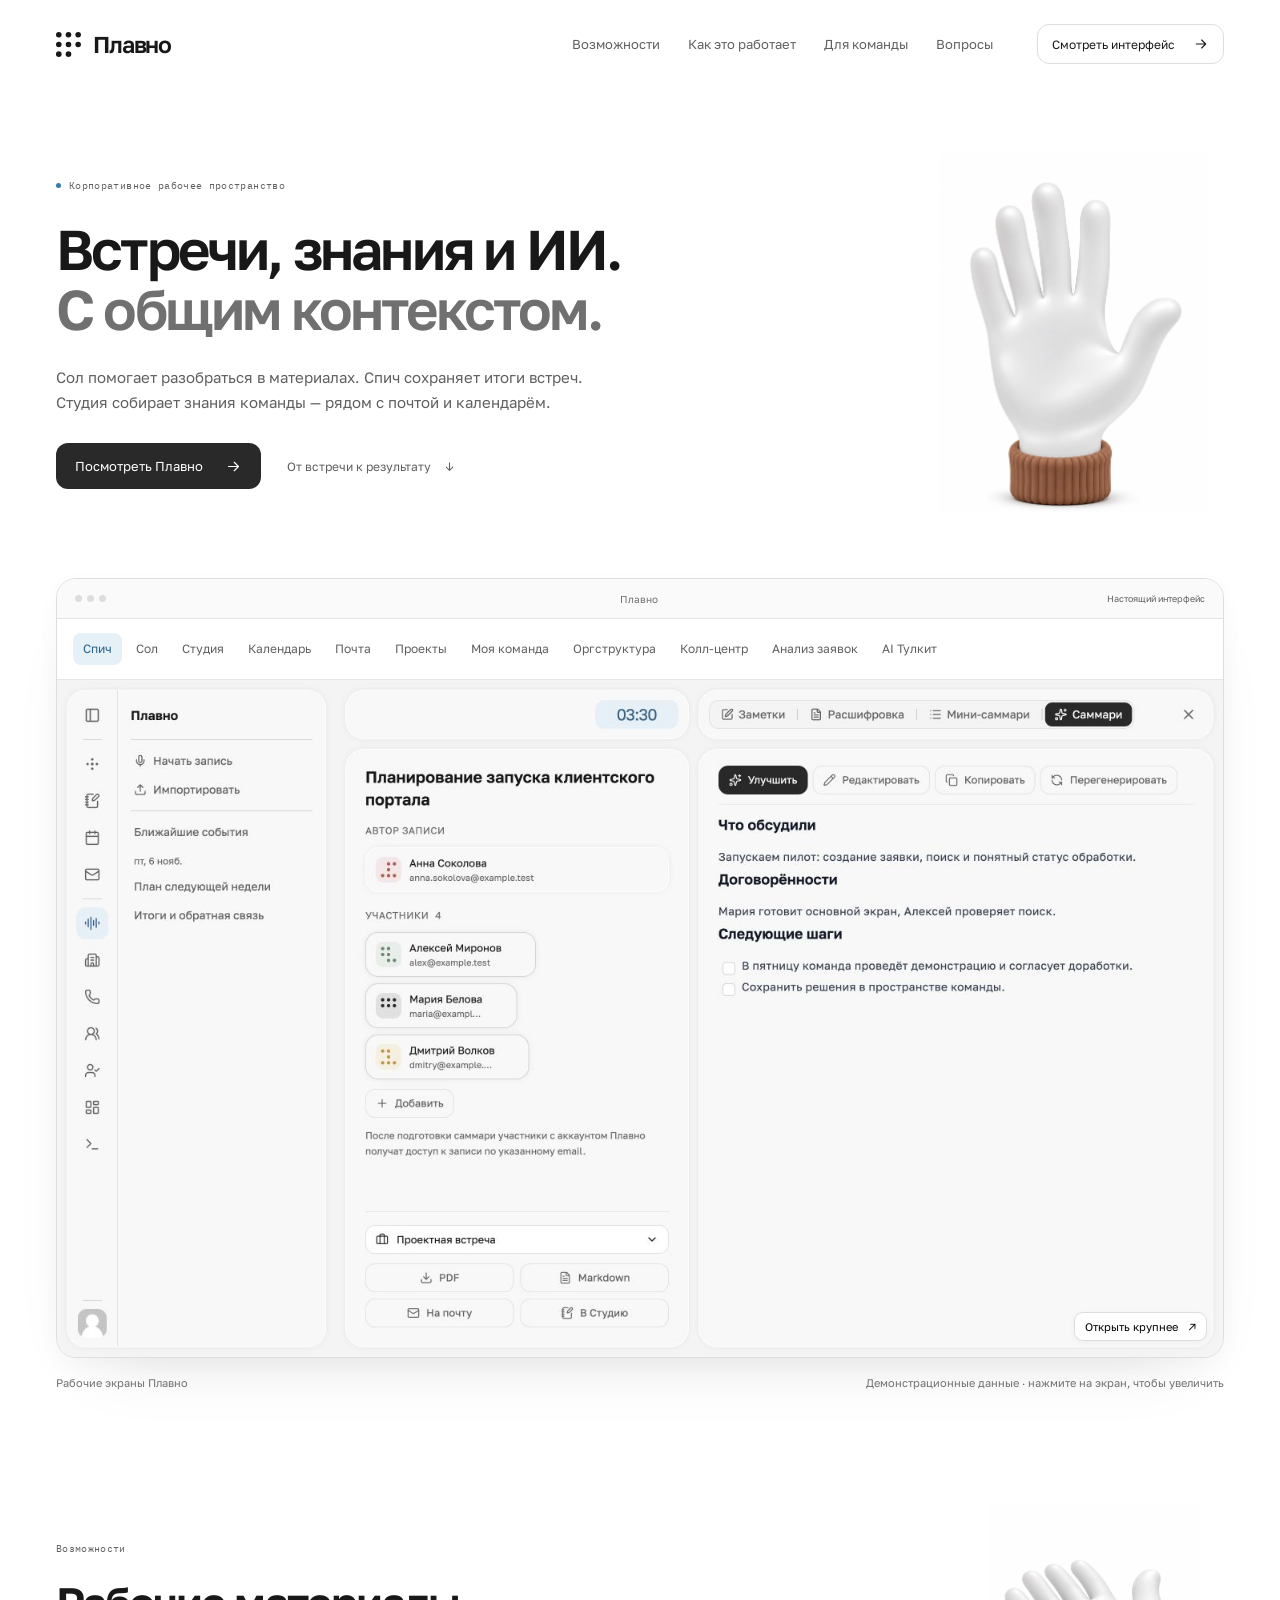
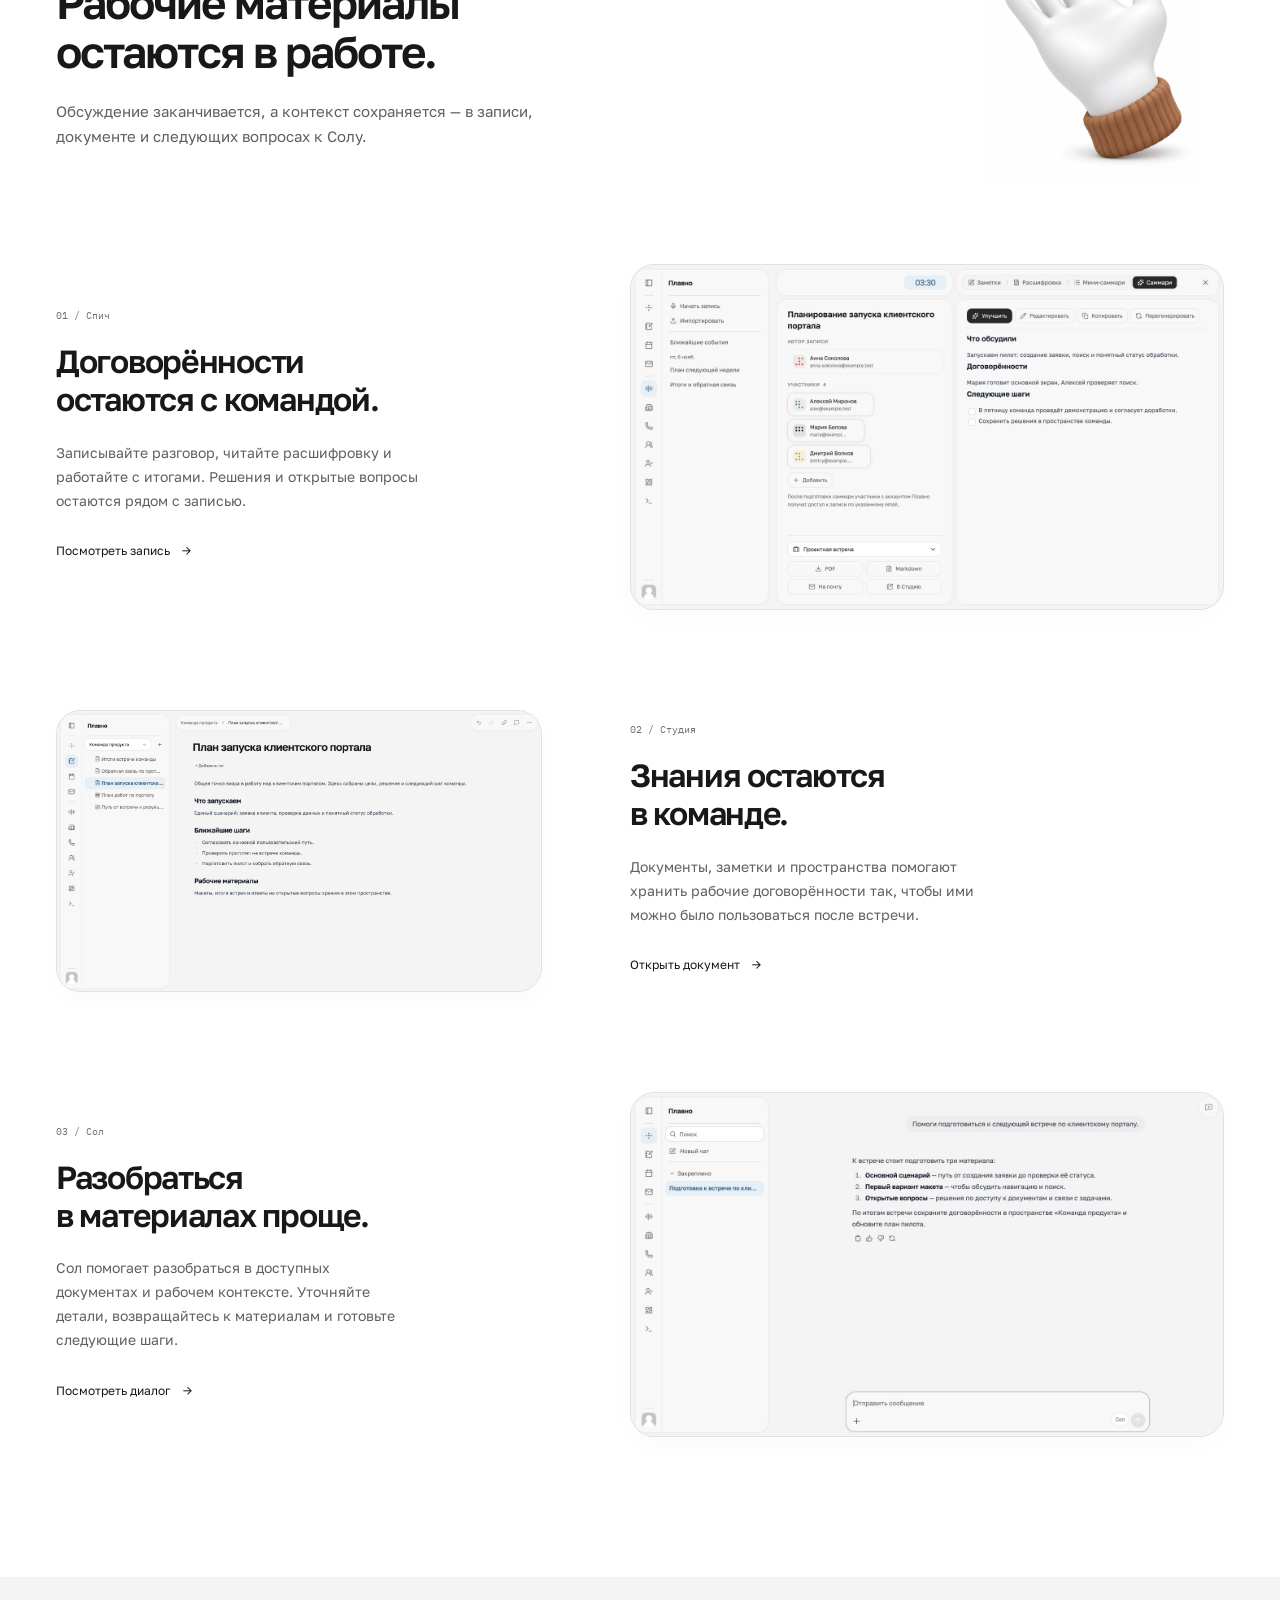
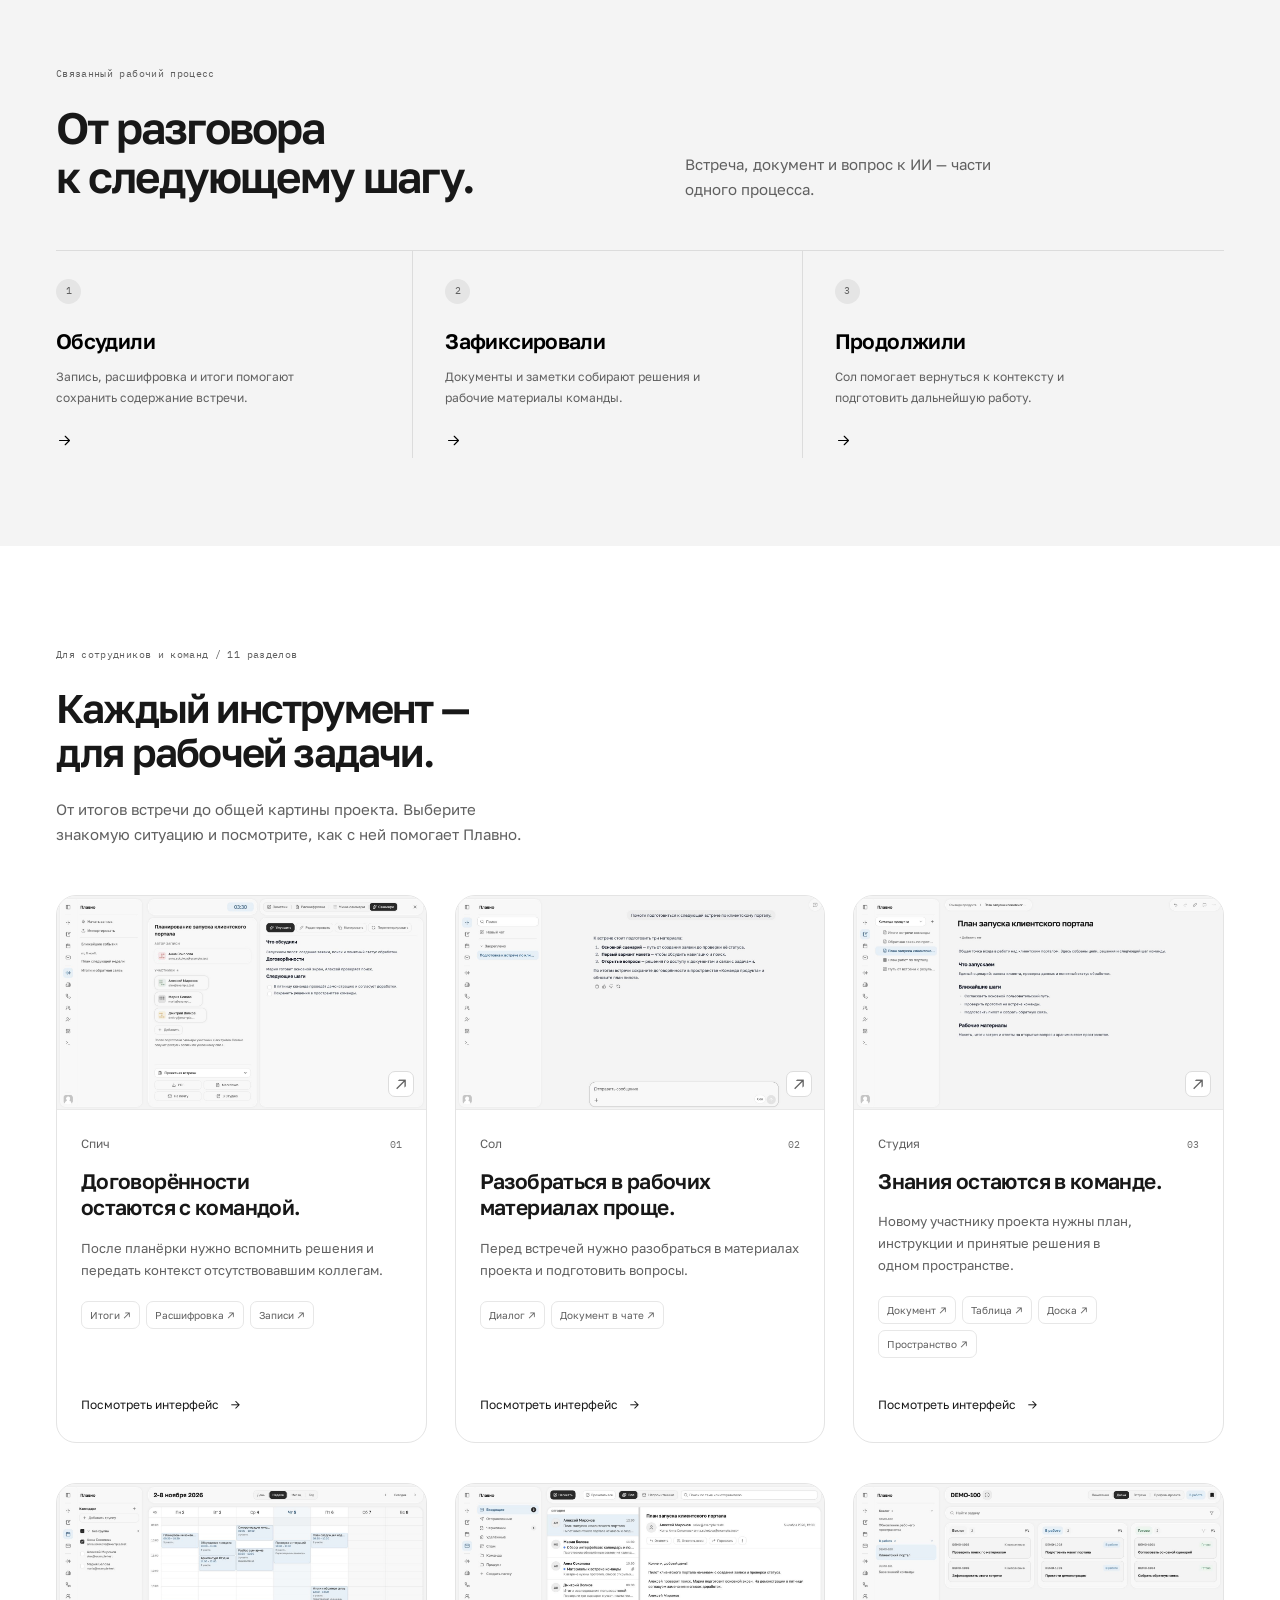
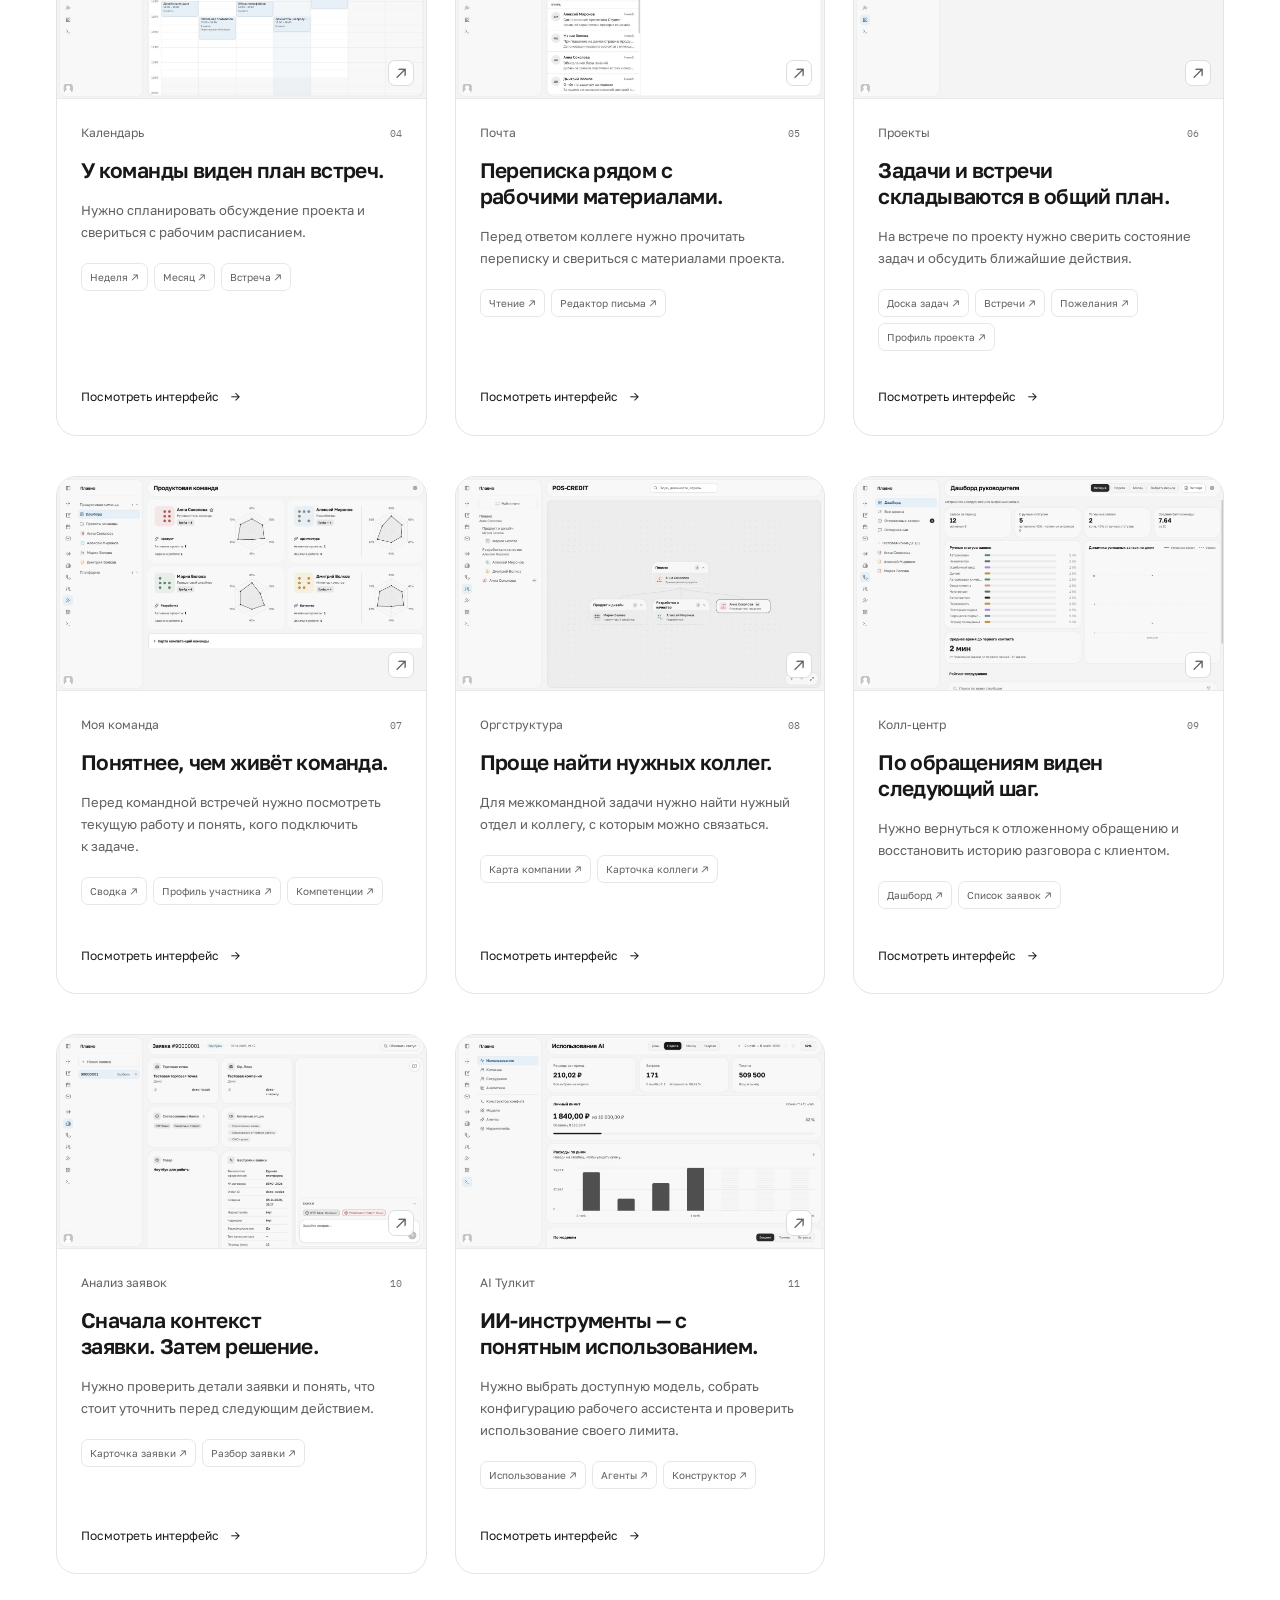
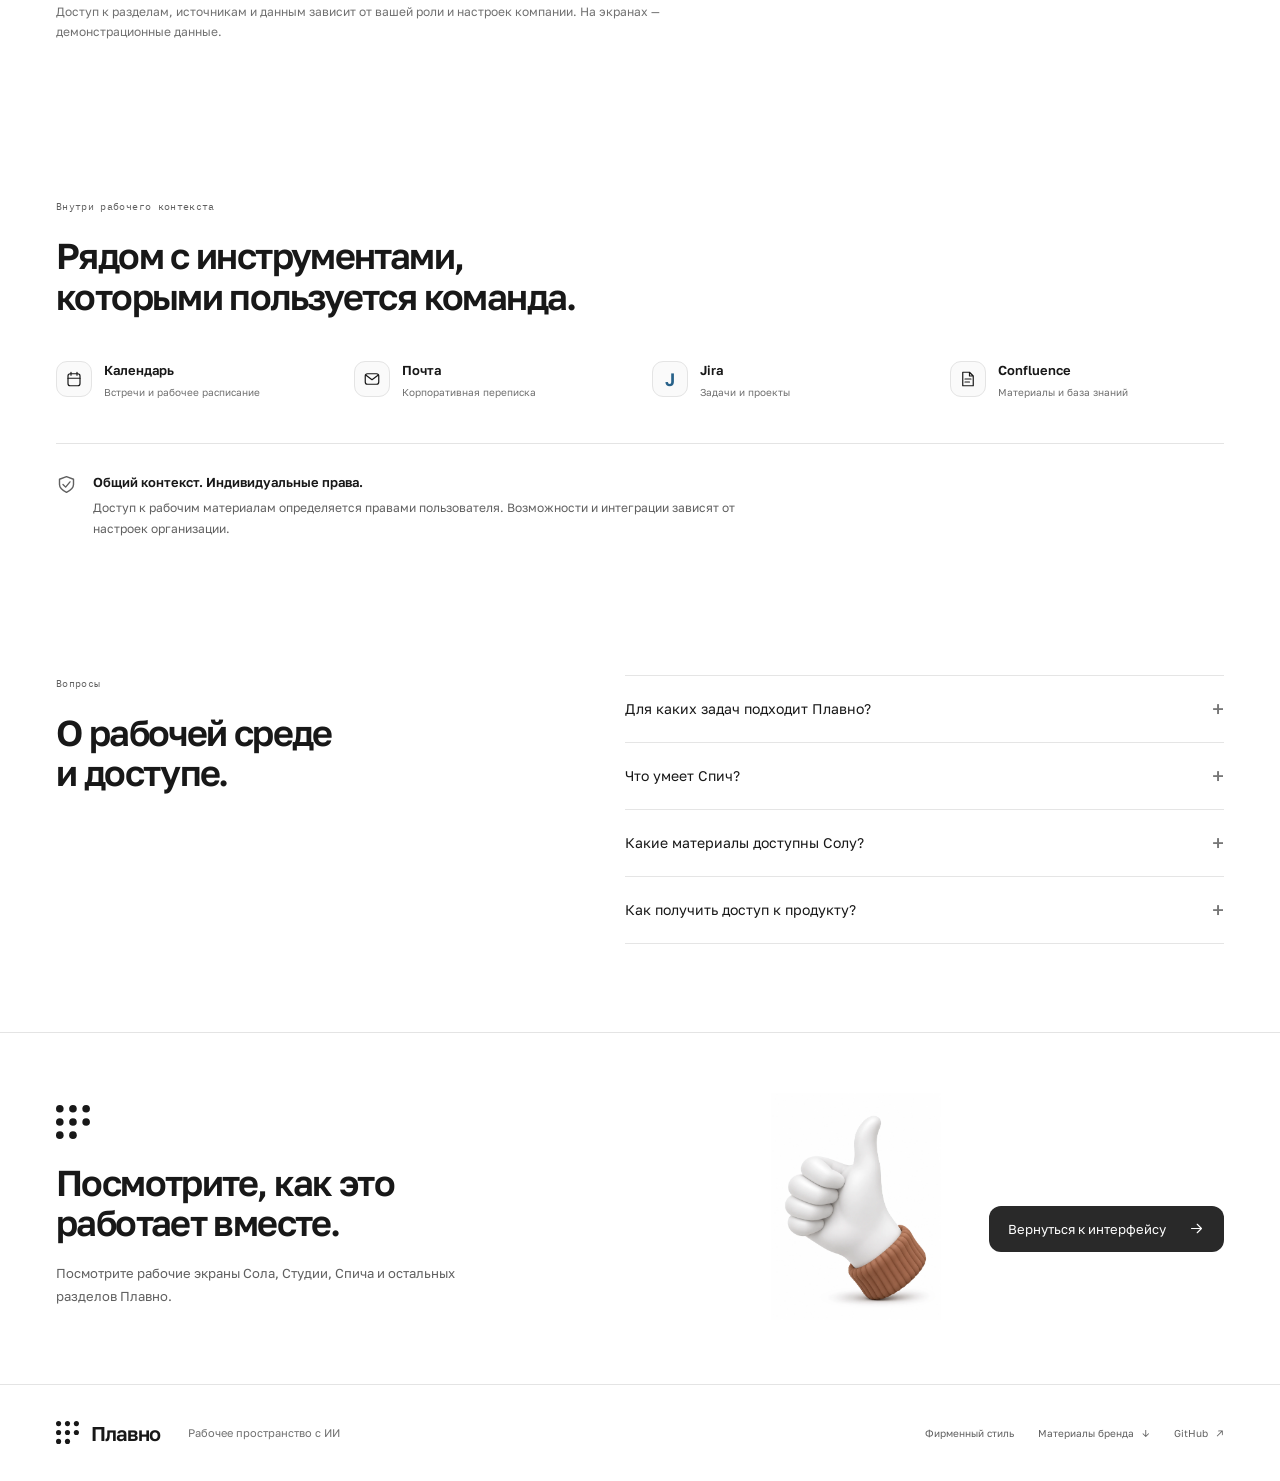
==== commit 6b6517d4: "Добавили пользу 11 разделов и по несколько рабочих экранов Собрали 30 референсов из полного локально" ====
--- a/index.html
+++ b/index.html
@@ -14,8 +14,8 @@
 <link rel="icon" href="assets/plavno-mark.svg" type="image/svg+xml">
 <link rel="preload" href="assets/fonts/golos-400.ttf" as="font" type="font/ttf" crossorigin>
 <link rel="preload" href="assets/fonts/golos-600.ttf" as="font" type="font/ttf" crossorigin>
-<link rel="stylesheet" href="style.css?v=20261105-4"><script src="script.js?v=20261105-4" defer></script>
-<link rel="stylesheet" href="visuals.css?v=20261105-4">
+<link rel="stylesheet" href="style.css?v=20261105-5"><script src="script.js?v=20261105-5" defer></script>
+<link rel="stylesheet" href="visuals.css?v=20261105-5">
 </head>
 <body>
 <svg class="svg-defs" xmlns="http://www.w3.org/2000/svg" aria-hidden="true"><defs>
@@ -33,7 +33,7 @@
 <a class="skip" href="#main">К содержимому</a>
 <header class="header wrap">
 <a href="#" class="wordmark" aria-label="Плавно — в начало"><img src="assets/plavno-mark.svg" width="25" height="25" alt=""><span>Плавно</span></a>
-<nav aria-label="Основная навигация"><a href="#possibilities">Возможности</a><a href="#workflow">Как это работает</a><a href="#questions">Вопросы</a></nav>
+<nav aria-label="Основная навигация"><a href="#possibilities">Возможности</a><a href="#workflow">Как это работает</a><a href="#company-products">Для команды</a><a href="#questions">Вопросы</a></nav>
 <a class="header-cta" href="#product">Смотреть интерфейс <svg class="icon"><use href="#i-arrow"/></svg></a>
 </header>
 <main id="main">
@@ -48,10 +48,10 @@
 <div id="studio-views" class="studio-views" hidden aria-label="Типы материалов Студии"><span>В Студии</span><button type="button" data-studio-view="studio" aria-pressed="true">Документ</button><button type="button" data-studio-view="studio-table" aria-pressed="false">Таблица</button><button type="button" data-studio-view="studio-board" aria-pressed="false">Доска</button><button type="button" data-studio-view="studio-space" aria-pressed="false">Пространство</button></div><div id="screen-panel" role="tabpanel" aria-labelledby="tab-speech"><button class="screen-open" type="button" aria-label="Увеличить экран Спича"><img id="product-screen" src="assets/screenshots/speech.jpg" width="1456" height="846" alt="Спич: настоящая запись встречи с итогами на демонстрационных данных"><span class="zoom-label">Открыть крупнее <span aria-hidden="true">↗</span></span></button></div></div>
 <div class="demo-caption"><span>Рабочие экраны Плавно</span><span>Демонстрационные данные · нажмите на экран, чтобы увеличить</span></div></section>
 
-<section class="work-section wrap" id="possibilities"><div class="mascot-intro"><div class="section-intro"><p class="eyebrow">Возможности</p><h2>Рабочие материалы<br>остаются в работе.</h2><p>Обсуждение заканчивается, а контекст сохраняется — в записи, документе и следующих вопросах к Солу.</p></div><figure class="section-mascot" aria-hidden="true"><img src="assets/mascot/hand-present.webp" alt="" width="1086" height="1448" loading="lazy"></figure></div><div class="feature-row "><div class="feature-copy"><span class="feature-number">01 / Спич</span><h3>После встречи<br>есть к чему вернуться.</h3><p>Записывайте разговор, читайте расшифровку и работайте с итогами. Решения и открытые вопросы остаются рядом с записью.</p><button class="inline-link" type="button" data-jump-view="speech">Посмотреть запись <span aria-hidden="true">→</span></button></div><button class="feature-visual real-feature" type="button" data-jump-view="speech" aria-label="Открыть экран: Спич"><img src="assets/screenshots/speech.jpg" alt="Настоящий рабочий экран Плавно" width="1456" height="846" loading="lazy"></button></div><div class="feature-row reverse"><div class="feature-copy"><span class="feature-number">02 / Студия</span><h3>Знания команды —<br>в общей системе.</h3><p>Документы, заметки и пространства помогают хранить рабочие договорённости так, чтобы ими можно было пользоваться после встречи.</p><button class="inline-link" type="button" data-jump-view="studio">Открыть документ <span aria-hidden="true">→</span></button></div><button class="feature-visual real-feature" type="button" data-jump-view="studio" aria-label="Открыть экран: Студия"><img src="assets/screenshots/studio.jpg" alt="Настоящий рабочий экран Плавно" width="1456" height="846" loading="lazy"></button></div><div class="feature-row "><div class="feature-copy"><span class="feature-number">03 / Сол</span><h3>Задавайте вопросы.<br>Продолжайте работу.</h3><p>Сол помогает разобраться в доступных документах и рабочем контексте. Уточняйте детали, возвращайтесь к материалам и готовьте следующие шаги.</p><button class="inline-link" type="button" data-jump-view="sol">Посмотреть диалог <span aria-hidden="true">→</span></button></div><button class="feature-visual real-feature" type="button" data-jump-view="sol" aria-label="Открыть экран: Сол"><img src="assets/screenshots/sol.jpg" alt="Настоящий рабочий экран Плавно" width="1456" height="846" loading="lazy"></button></div></section>
+<section class="work-section wrap" id="possibilities"><div class="mascot-intro"><div class="section-intro"><p class="eyebrow">Возможности</p><h2>Рабочие материалы<br>остаются в работе.</h2><p>Обсуждение заканчивается, а контекст сохраняется — в записи, документе и следующих вопросах к Солу.</p></div><figure class="section-mascot" aria-hidden="true"><img src="assets/mascot/hand-present.webp" alt="" width="1086" height="1448" loading="lazy"></figure></div><div class="feature-row "><div class="feature-copy"><span class="feature-number">01 / Спич</span><h3>Договорённости<br>остаются с командой.</h3><p>Записывайте разговор, читайте расшифровку и работайте с итогами. Решения и открытые вопросы остаются рядом с записью.</p><button class="inline-link" type="button" data-jump-view="speech">Посмотреть запись <span aria-hidden="true">→</span></button></div><button class="feature-visual real-feature" type="button" data-jump-view="speech" aria-label="Открыть экран: Спич"><img src="assets/screenshots/speech.jpg" alt="Настоящий рабочий экран Плавно" width="1456" height="846" loading="lazy"></button></div><div class="feature-row reverse"><div class="feature-copy"><span class="feature-number">02 / Студия</span><h3>Знания остаются<br>в команде.</h3><p>Документы, заметки и пространства помогают хранить рабочие договорённости так, чтобы ими можно было пользоваться после встречи.</p><button class="inline-link" type="button" data-jump-view="studio">Открыть документ <span aria-hidden="true">→</span></button></div><button class="feature-visual real-feature" type="button" data-jump-view="studio" aria-label="Открыть экран: Студия"><img src="assets/screenshots/studio.jpg" alt="Настоящий рабочий экран Плавно" width="1456" height="846" loading="lazy"></button></div><div class="feature-row "><div class="feature-copy"><span class="feature-number">03 / Сол</span><h3>Разобраться<br>в материалах проще.</h3><p>Сол помогает разобраться в доступных документах и рабочем контексте. Уточняйте детали, возвращайтесь к материалам и готовьте следующие шаги.</p><button class="inline-link" type="button" data-jump-view="sol">Посмотреть диалог <span aria-hidden="true">→</span></button></div><button class="feature-visual real-feature" type="button" data-jump-view="sol" aria-label="Открыть экран: Сол"><img src="assets/screenshots/sol.jpg" alt="Настоящий рабочий экран Плавно" width="1456" height="846" loading="lazy"></button></div></section>
 
 <section class="workflow-section" id="workflow"><div class="wrap"><div class="workflow-heading"><p class="eyebrow">Связанный рабочий процесс</p><h2>От разговора<br>к следующему шагу.</h2><p>Встреча, документ и вопрос к ИИ — части одного процесса.</p></div><div class="workflow-steps"><button type="button" data-jump-view="speech"><span class="step-number">1</span><h3>Обсудили</h3><p>Запись, расшифровка и итоги помогают сохранить содержание встречи.</p><svg class="icon"><use href="#i-arrow"/></svg></button><button type="button" data-jump-view="studio"><span class="step-number">2</span><h3>Зафиксировали</h3><p>Документы и заметки собирают решения и рабочие материалы команды.</p><svg class="icon"><use href="#i-arrow"/></svg></button><button type="button" data-jump-view="sol"><span class="step-number">3</span><h3>Продолжили</h3><p>Сол помогает вернуться к контексту и подготовить дальнейшую работу.</p><svg class="icon"><use href="#i-arrow"/></svg></button></div></div></section>
-<section class="company-modules wrap"><p class="eyebrow">Для всей компании</p><h2>Знакомые рабочие блоки.<br>В одной среде.</h2><div class="module-links"><button type="button" data-jump-view="projects"><strong>Проекты<span aria-hidden="true">↗</span></strong><span>Задачи, рабочая доска и встречи проекта.</span></button><button type="button" data-jump-view="team"><strong>Моя команда<span aria-hidden="true">↗</span></strong><span>Люди, компетенции и общие проекты.</span></button><button type="button" data-jump-view="org"><strong>Оргструктура<span aria-hidden="true">↗</span></strong><span>Команды и связи внутри организации.</span></button><button type="button" data-jump-view="callcenter"><strong>Колл-центр<span aria-hidden="true">↗</span></strong><span>Рабочие заявки и результаты команды.</span></button><button type="button" data-jump-view="applications"><strong>Анализ заявок<span aria-hidden="true">↗</span></strong><span>Разбор заявки в рабочем контексте.</span></button><button type="button" data-jump-view="toolkit"><strong>AI Тулкит<span aria-hidden="true">↗</span></strong><span>Использование ИИ и инструменты для работы.</span></button></div></section>
+<section class="company-modules wrap" id="company-products" aria-labelledby="company-products-title"><div class="section-intro"><p class="eyebrow">Для сотрудников и команд / 11 разделов</p><h2 id="company-products-title">Каждый инструмент —<br>для рабочей задачи.</h2><p>От итогов встречи до общей картины проекта. Выберите знакомую ситуацию и посмотрите, как с ней помогает Плавно.</p></div><div class="company-products-grid"><article class="company-product" id="product-speech"><button class="company-screen" type="button" data-jump-view="speech" aria-label="Посмотреть интерфейс: Спич"><img src="assets/screenshots/speech.jpg" width="1456" height="846" loading="lazy" alt="Спич: настоящий экран на демонстрационных данных"><span aria-hidden="true">↗</span></button><div class="company-product-copy"><p class="product-kicker"><span>Спич</span><span class="feature-number">01</span></p><h3>Договорённости остаются с командой.</h3><p class="company-scenario">После планёрки нужно вспомнить решения и передать контекст отсутствовавшим коллегам.</p><div class="company-references" aria-label="Экраны: Спич"><a href="assets/screenshots/speech.jpg" target="_blank" rel="noopener" aria-label="Спич — Итоги">Итоги ↗</a><a href="assets/screenshots/speech-transcript.jpg" target="_blank" rel="noopener" aria-label="Спич — Расшифровка">Расшифровка ↗</a><a href="assets/screenshots/speech-library.jpg" target="_blank" rel="noopener" aria-label="Спич — Записи">Записи ↗</a></div><button class="inline-link" type="button" data-jump-view="speech">Посмотреть интерфейс <span aria-hidden="true">→</span></button></div></article><article class="company-product" id="product-sol"><button class="company-screen" type="button" data-jump-view="sol" aria-label="Посмотреть интерфейс: Сол"><img src="assets/screenshots/sol.jpg" width="1456" height="846" loading="lazy" alt="Сол: настоящий экран на демонстрационных данных"><span aria-hidden="true">↗</span></button><div class="company-product-copy"><p class="product-kicker"><span>Сол</span><span class="feature-number">02</span></p><h3>Разобраться в рабочих материалах проще.</h3><p class="company-scenario">Перед встречей нужно разобраться в материалах проекта и подготовить вопросы.</p><div class="company-references" aria-label="Экраны: Сол"><a href="assets/screenshots/sol.jpg" target="_blank" rel="noopener" aria-label="Сол — Диалог">Диалог ↗</a><a href="assets/screenshots/sol-document.jpg" target="_blank" rel="noopener" aria-label="Сол — Документ в чате">Документ в чате ↗</a></div><button class="inline-link" type="button" data-jump-view="sol">Посмотреть интерфейс <span aria-hidden="true">→</span></button></div></article><article class="company-product" id="product-studio"><button class="company-screen" type="button" data-jump-view="studio" aria-label="Посмотреть интерфейс: Студия"><img src="assets/screenshots/studio.jpg" width="1456" height="846" loading="lazy" alt="Студия: настоящий экран на демонстрационных данных"><span aria-hidden="true">↗</span></button><div class="company-product-copy"><p class="product-kicker"><span>Студия</span><span class="feature-number">03</span></p><h3>Знания остаются в команде.</h3><p class="company-scenario">Новому участнику проекта нужны план, инструкции и принятые решения в одном пространстве.</p><div class="company-references" aria-label="Экраны: Студия"><a href="assets/screenshots/studio.jpg" target="_blank" rel="noopener" aria-label="Студия — Документ">Документ ↗</a><a href="assets/screenshots/studio-table.jpg" target="_blank" rel="noopener" aria-label="Студия — Таблица">Таблица ↗</a><a href="assets/screenshots/studio-board.jpg" target="_blank" rel="noopener" aria-label="Студия — Доска">Доска ↗</a><a href="assets/screenshots/studio-space.jpg" target="_blank" rel="noopener" aria-label="Студия — Пространство">Пространство ↗</a></div><button class="inline-link" type="button" data-jump-view="studio">Посмотреть интерфейс <span aria-hidden="true">→</span></button></div></article><article class="company-product" id="product-calendar"><button class="company-screen" type="button" data-jump-view="calendar" aria-label="Посмотреть интерфейс: Календарь"><img src="assets/screenshots/calendar.jpg" width="1456" height="846" loading="lazy" alt="Календарь: настоящий экран на демонстрационных данных"><span aria-hidden="true">↗</span></button><div class="company-product-copy"><p class="product-kicker"><span>Календарь</span><span class="feature-number">04</span></p><h3>У команды виден план встреч.</h3><p class="company-scenario">Нужно спланировать обсуждение проекта и свериться с рабочим расписанием.</p><div class="company-references" aria-label="Экраны: Календарь"><a href="assets/screenshots/calendar.jpg" target="_blank" rel="noopener" aria-label="Календарь — Неделя">Неделя ↗</a><a href="assets/screenshots/calendar-month.jpg" target="_blank" rel="noopener" aria-label="Календарь — Месяц">Месяц ↗</a><a href="assets/screenshots/calendar-event.jpg" target="_blank" rel="noopener" aria-label="Календарь — Встреча">Встреча ↗</a></div><button class="inline-link" type="button" data-jump-view="calendar">Посмотреть интерфейс <span aria-hidden="true">→</span></button></div></article><article class="company-product" id="product-mail"><button class="company-screen" type="button" data-jump-view="mail" aria-label="Посмотреть интерфейс: Почта"><img src="assets/screenshots/mail.jpg" width="1456" height="846" loading="lazy" alt="Почта: настоящий экран на демонстрационных данных"><span aria-hidden="true">↗</span></button><div class="company-product-copy"><p class="product-kicker"><span>Почта</span><span class="feature-number">05</span></p><h3>Переписка рядом с рабочими материалами.</h3><p class="company-scenario">Перед ответом коллеге нужно прочитать переписку и свериться с материалами проекта.</p><div class="company-references" aria-label="Экраны: Почта"><a href="assets/screenshots/mail.jpg" target="_blank" rel="noopener" aria-label="Почта — Чтение">Чтение ↗</a><a href="assets/screenshots/mail-compose.jpg" target="_blank" rel="noopener" aria-label="Почта — Редактор письма">Редактор письма ↗</a></div><button class="inline-link" type="button" data-jump-view="mail">Посмотреть интерфейс <span aria-hidden="true">→</span></button></div></article><article class="company-product" id="product-projects"><button class="company-screen" type="button" data-jump-view="projects" aria-label="Посмотреть интерфейс: Проекты"><img src="assets/screenshots/projects.jpg" width="1456" height="846" loading="lazy" alt="Проекты: настоящий экран на демонстрационных данных"><span aria-hidden="true">↗</span></button><div class="company-product-copy"><p class="product-kicker"><span>Проекты</span><span class="feature-number">06</span></p><h3>Задачи и встречи складываются в общий план.</h3><p class="company-scenario">На встрече по проекту нужно сверить состояние задач и обсудить ближайшие действия.</p><div class="company-references" aria-label="Экраны: Проекты"><a href="assets/screenshots/projects.jpg" target="_blank" rel="noopener" aria-label="Проекты — Доска задач">Доска задач ↗</a><a href="assets/screenshots/projects-meetings.jpg" target="_blank" rel="noopener" aria-label="Проекты — Встречи">Встречи ↗</a><a href="assets/screenshots/projects-wishes.jpg" target="_blank" rel="noopener" aria-label="Проекты — Пожелания">Пожелания ↗</a><a href="assets/screenshots/projects-profile.jpg" target="_blank" rel="noopener" aria-label="Проекты — Профиль проекта">Профиль проекта ↗</a></div><button class="inline-link" type="button" data-jump-view="projects">Посмотреть интерфейс <span aria-hidden="true">→</span></button></div></article><article class="company-product" id="product-team"><button class="company-screen" type="button" data-jump-view="team" aria-label="Посмотреть интерфейс: Моя команда"><img src="assets/screenshots/team.jpg" width="1456" height="846" loading="lazy" alt="Моя команда: настоящий экран на демонстрационных данных"><span aria-hidden="true">↗</span></button><div class="company-product-copy"><p class="product-kicker"><span>Моя команда</span><span class="feature-number">07</span></p><h3>Понятнее, чем живёт команда.</h3><p class="company-scenario">Перед командной встречей нужно посмотреть текущую работу и понять, кого подключить к задаче.</p><div class="company-references" aria-label="Экраны: Моя команда"><a href="assets/screenshots/team.jpg" target="_blank" rel="noopener" aria-label="Моя команда — Сводка">Сводка ↗</a><a href="assets/screenshots/team-profile.jpg" target="_blank" rel="noopener" aria-label="Моя команда — Профиль участника">Профиль участника ↗</a><a href="assets/screenshots/team-skills.jpg" target="_blank" rel="noopener" aria-label="Моя команда — Компетенции">Компетенции ↗</a></div><button class="inline-link" type="button" data-jump-view="team">Посмотреть интерфейс <span aria-hidden="true">→</span></button></div></article><article class="company-product" id="product-org"><button class="company-screen" type="button" data-jump-view="org" aria-label="Посмотреть интерфейс: Оргструктура"><img src="assets/screenshots/org.jpg" width="1456" height="846" loading="lazy" alt="Оргструктура: настоящий экран на демонстрационных данных"><span aria-hidden="true">↗</span></button><div class="company-product-copy"><p class="product-kicker"><span>Оргструктура</span><span class="feature-number">08</span></p><h3>Проще найти нужных коллег.</h3><p class="company-scenario">Для межкомандной задачи нужно найти нужный отдел и коллегу, с которым можно связаться.</p><div class="company-references" aria-label="Экраны: Оргструктура"><a href="assets/screenshots/org.jpg" target="_blank" rel="noopener" aria-label="Оргструктура — Карта компании">Карта компании ↗</a><a href="assets/screenshots/org-profile.jpg" target="_blank" rel="noopener" aria-label="Оргструктура — Карточка коллеги">Карточка коллеги ↗</a></div><button class="inline-link" type="button" data-jump-view="org">Посмотреть интерфейс <span aria-hidden="true">→</span></button></div></article><article class="company-product" id="product-callcenter"><button class="company-screen" type="button" data-jump-view="callcenter" aria-label="Посмотреть интерфейс: Колл-центр"><img src="assets/screenshots/callcenter.jpg" width="1456" height="846" loading="lazy" alt="Колл-центр: настоящий экран на демонстрационных данных"><span aria-hidden="true">↗</span></button><div class="company-product-copy"><p class="product-kicker"><span>Колл-центр</span><span class="feature-number">09</span></p><h3>По обращениям виден следующий шаг.</h3><p class="company-scenario">Нужно вернуться к отложенному обращению и восстановить историю разговора с клиентом.</p><div class="company-references" aria-label="Экраны: Колл-центр"><a href="assets/screenshots/callcenter.jpg" target="_blank" rel="noopener" aria-label="Колл-центр — Дашборд">Дашборд ↗</a><a href="assets/screenshots/callcenter-list.jpg" target="_blank" rel="noopener" aria-label="Колл-центр — Список заявок">Список заявок ↗</a></div><button class="inline-link" type="button" data-jump-view="callcenter">Посмотреть интерфейс <span aria-hidden="true">→</span></button></div></article><article class="company-product" id="product-applications"><button class="company-screen" type="button" data-jump-view="applications" aria-label="Посмотреть интерфейс: Анализ заявок"><img src="assets/screenshots/applications.jpg" width="1456" height="846" loading="lazy" alt="Анализ заявок: настоящий экран на демонстрационных данных"><span aria-hidden="true">↗</span></button><div class="company-product-copy"><p class="product-kicker"><span>Анализ заявок</span><span class="feature-number">10</span></p><h3>Сначала контекст заявки. Затем решение.</h3><p class="company-scenario">Нужно проверить детали заявки и понять, что стоит уточнить перед следующим действием.</p><div class="company-references" aria-label="Экраны: Анализ заявок"><a href="assets/screenshots/applications.jpg" target="_blank" rel="noopener" aria-label="Анализ заявок — Карточка заявки">Карточка заявки ↗</a><a href="assets/screenshots/applications-chat.jpg" target="_blank" rel="noopener" aria-label="Анализ заявок — Разбор заявки">Разбор заявки ↗</a></div><button class="inline-link" type="button" data-jump-view="applications">Посмотреть интерфейс <span aria-hidden="true">→</span></button></div></article><article class="company-product" id="product-toolkit"><button class="company-screen" type="button" data-jump-view="toolkit" aria-label="Посмотреть интерфейс: AI Тулкит"><img src="assets/screenshots/toolkit.jpg" width="1456" height="846" loading="lazy" alt="AI Тулкит: настоящий экран на демонстрационных данных"><span aria-hidden="true">↗</span></button><div class="company-product-copy"><p class="product-kicker"><span>AI Тулкит</span><span class="feature-number">11</span></p><h3>ИИ-инструменты — с понятным использованием.</h3><p class="company-scenario">Нужно выбрать доступную модель, собрать конфигурацию рабочего ассистента и проверить использование своего лимита.</p><div class="company-references" aria-label="Экраны: AI Тулкит"><a href="assets/screenshots/toolkit.jpg" target="_blank" rel="noopener" aria-label="AI Тулкит — Использование">Использование ↗</a><a href="assets/screenshots/toolkit-agents.jpg" target="_blank" rel="noopener" aria-label="AI Тулкит — Агенты">Агенты ↗</a><a href="assets/screenshots/toolkit-builder.jpg" target="_blank" rel="noopener" aria-label="AI Тулкит — Конструктор">Конструктор ↗</a></div><button class="inline-link" type="button" data-jump-view="toolkit">Посмотреть интерфейс <span aria-hidden="true">→</span></button></div></article></div><p class="company-access-note">Доступ к разделам, источникам и данным зависит от вашей роли и настроек компании. На экранах — демонстрационные данные.</p></section>
 <section class="context-section wrap"><div><p class="eyebrow">Внутри рабочего контекста</p><h2>Рядом с инструментами,<br>которыми пользуется команда.</h2></div><div class="context-list"><div><span class="integration-icon"><svg class="icon"><use href="#i-calendar"/></svg></span><strong>Календарь</strong><p>Встречи и рабочее расписание</p></div><div><span class="integration-icon"><svg class="icon"><use href="#i-mail"/></svg></span><strong>Почта</strong><p>Корпоративная переписка</p></div><div><span class="integration-icon letter-icon">J</span><strong>Jira</strong><p>Задачи и проекты</p></div><div><span class="integration-icon"><svg class="icon"><use href="#i-note"/></svg></span><strong>Confluence</strong><p>Материалы и база знаний</p></div></div><div class="access-note"><svg class="icon"><use href="#i-shield"/></svg><div><h3>Общий контекст. Индивидуальные права.</h3><p>Доступ к рабочим материалам определяется правами пользователя. Возможности и интеграции зависят от настроек организации.</p></div></div></section>
 
 <section class="faq-section wrap" id="questions"><div><p class="eyebrow">Вопросы</p><h2>О рабочей среде<br>и доступе.</h2></div><div class="faq-list">
--- a/visuals.css
+++ b/visuals.css
@@ -9,3 +9,8 @@
 @media(max-width:800px){.mascot-intro{grid-template-columns:1fr}.section-mascot{display:none}.closing-mascot{display:none}}
 
 .demo-caption{display:flex;justify-content:space-between;gap:24px;margin-top:16px;font-size:11px;line-height:18px;color:#707070;text-align:left}.demo-caption span:last-child{text-align:right}
+
+.company-products-grid{display:grid;grid-template-columns:repeat(3,minmax(0,1fr));gap:40px 28px;margin-top:48px}.company-product{min-width:0;border:1px solid #e4e4e4;border-radius:20px;overflow:hidden;background:#fff;display:flex;flex-direction:column;scroll-margin-top:32px}.company-screen{position:relative;display:block;width:100%;border:0;border-bottom:1px solid #e9e9e9;padding:0;background:#f4f4f4;aspect-ratio:1456/846;overflow:hidden}.company-screen img{display:block;width:100%;height:auto;object-fit:contain;transition:transform 180ms}.company-screen:hover img{transform:scale(1.02)}.company-screen>span{position:absolute;right:12px;bottom:12px;display:grid;place-items:center;background:#fff;border:1px solid #ddd;border-radius:7px;width:26px;height:26px;color:#606060}.company-product-copy{padding:24px;display:flex;flex-direction:column;flex:1}.product-kicker{display:flex;justify-content:space-between;align-items:baseline;gap:16px;color:#606060;font-size:12px;line-height:20px}.company-product h3{font-size:21px;line-height:1.24;letter-spacing:-.03em;font-weight:600;margin-top:14px}.company-scenario{font-size:13px;line-height:22px;color:#606060;margin-top:16px;margin-bottom:20px}.company-product .inline-link{margin-top:auto;padding-top:12px}.company-access-note{font-size:12px;line-height:20px;color:#707070;margin-top:28px;max-width:760px}.company-screen:focus-visible{outline:2px solid #397ca7;outline-offset:-4px}
+@media(max-width:1050px){.company-products-grid{grid-template-columns:repeat(2,minmax(0,1fr))}}@media(max-width:650px){.company-products-grid{grid-template-columns:1fr}}@media(prefers-reduced-motion:reduce){.company-screen img{transition:none}.company-screen:hover img{transform:none}}
+
+.company-references{display:flex;flex-wrap:wrap;gap:6px;margin-bottom:20px}.company-references a{display:inline-flex;align-items:center;min-height:28px;padding:4px 8px;border:1px solid #e7e7e7;border-radius:7px;font-size:10px;line-height:16px;color:#606060;background:#fff}.company-references a:hover{background:#f4f4f4;color:#181818}.company-references a:focus-visible{outline:2px solid #397ca7;outline-offset:2px}
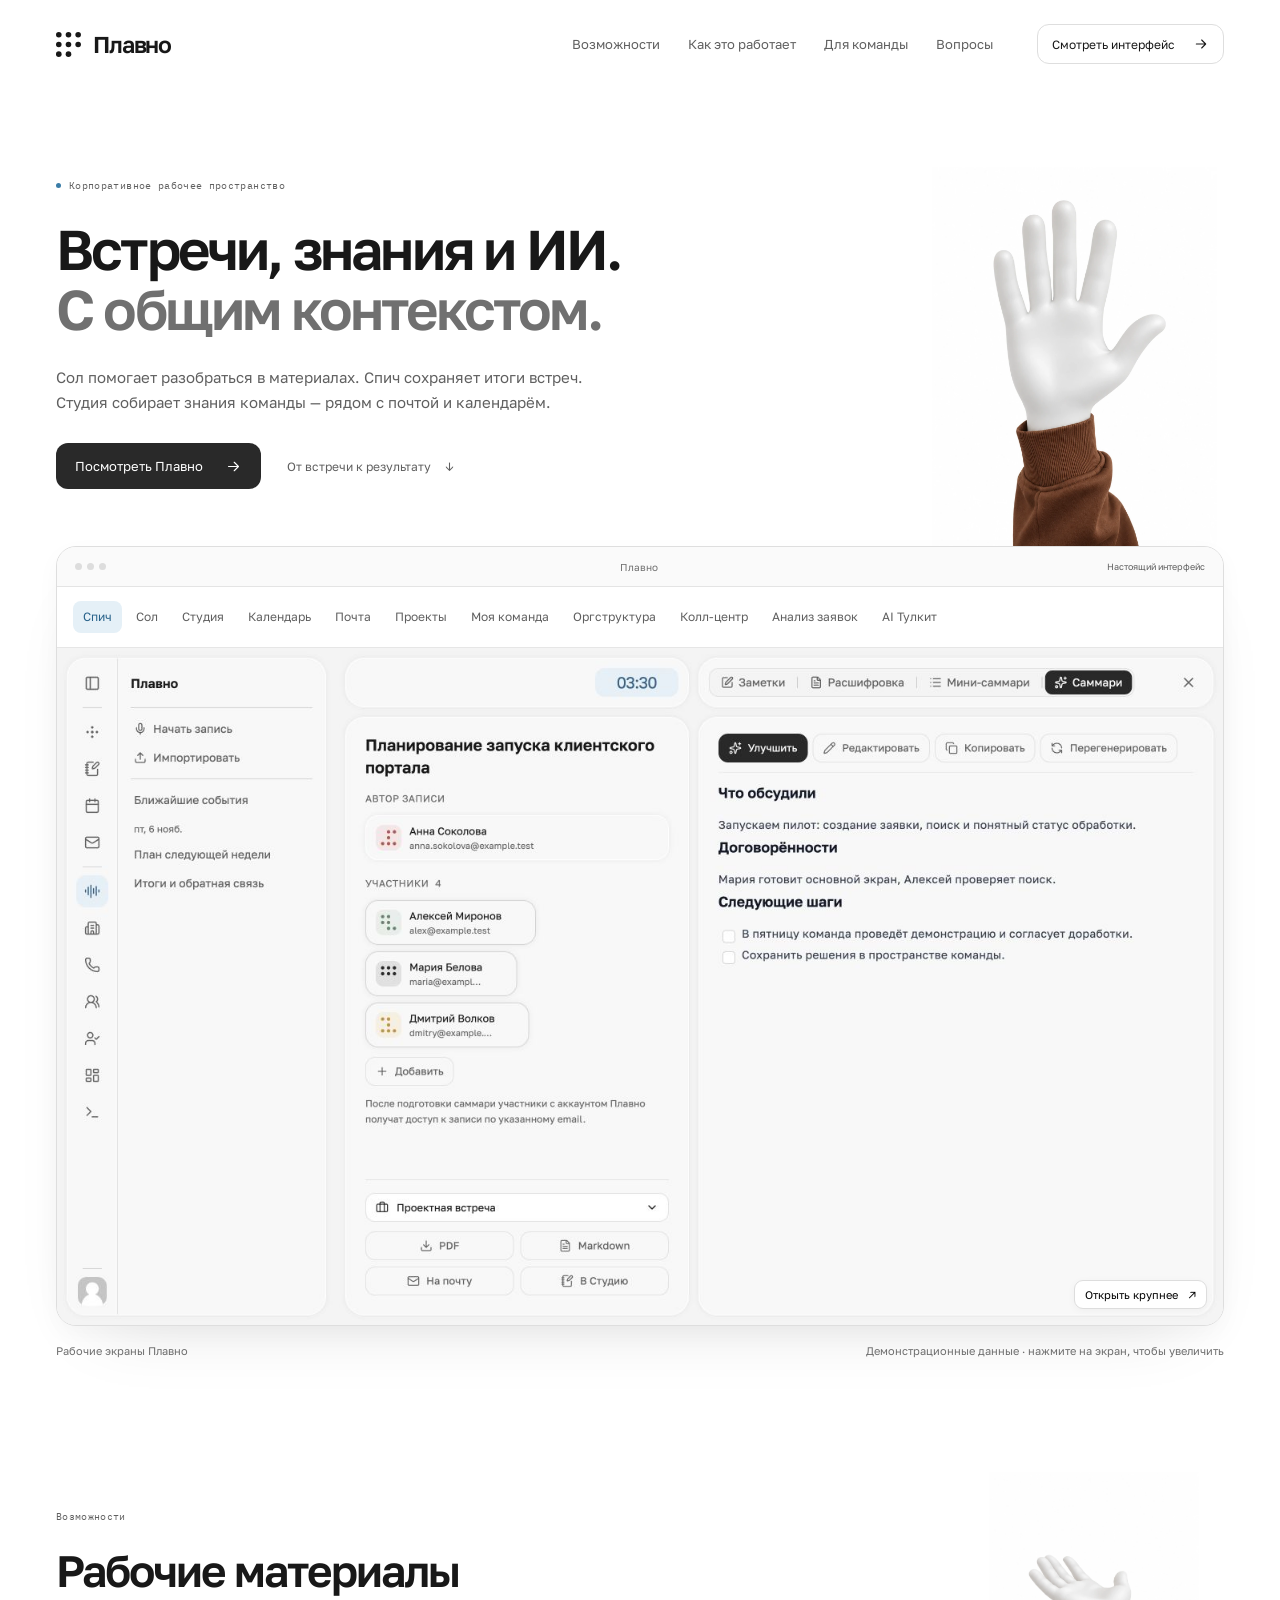
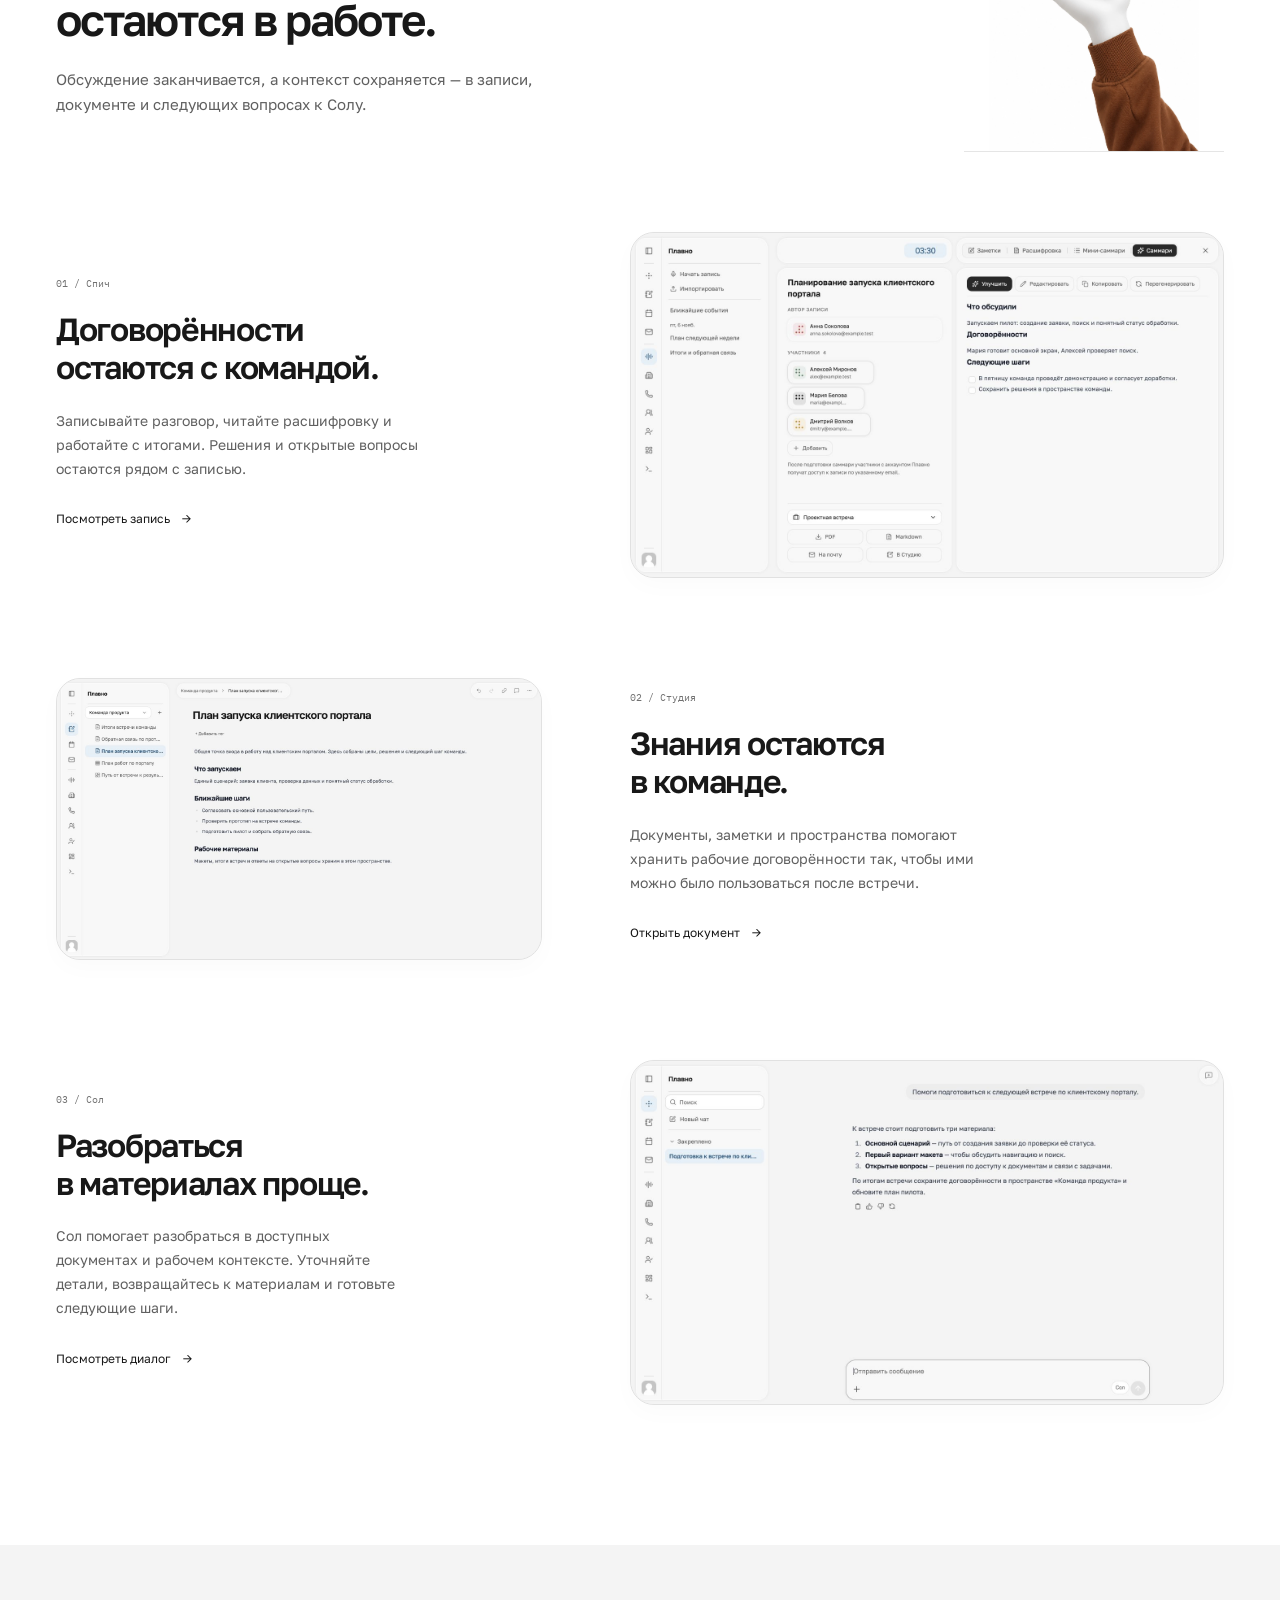
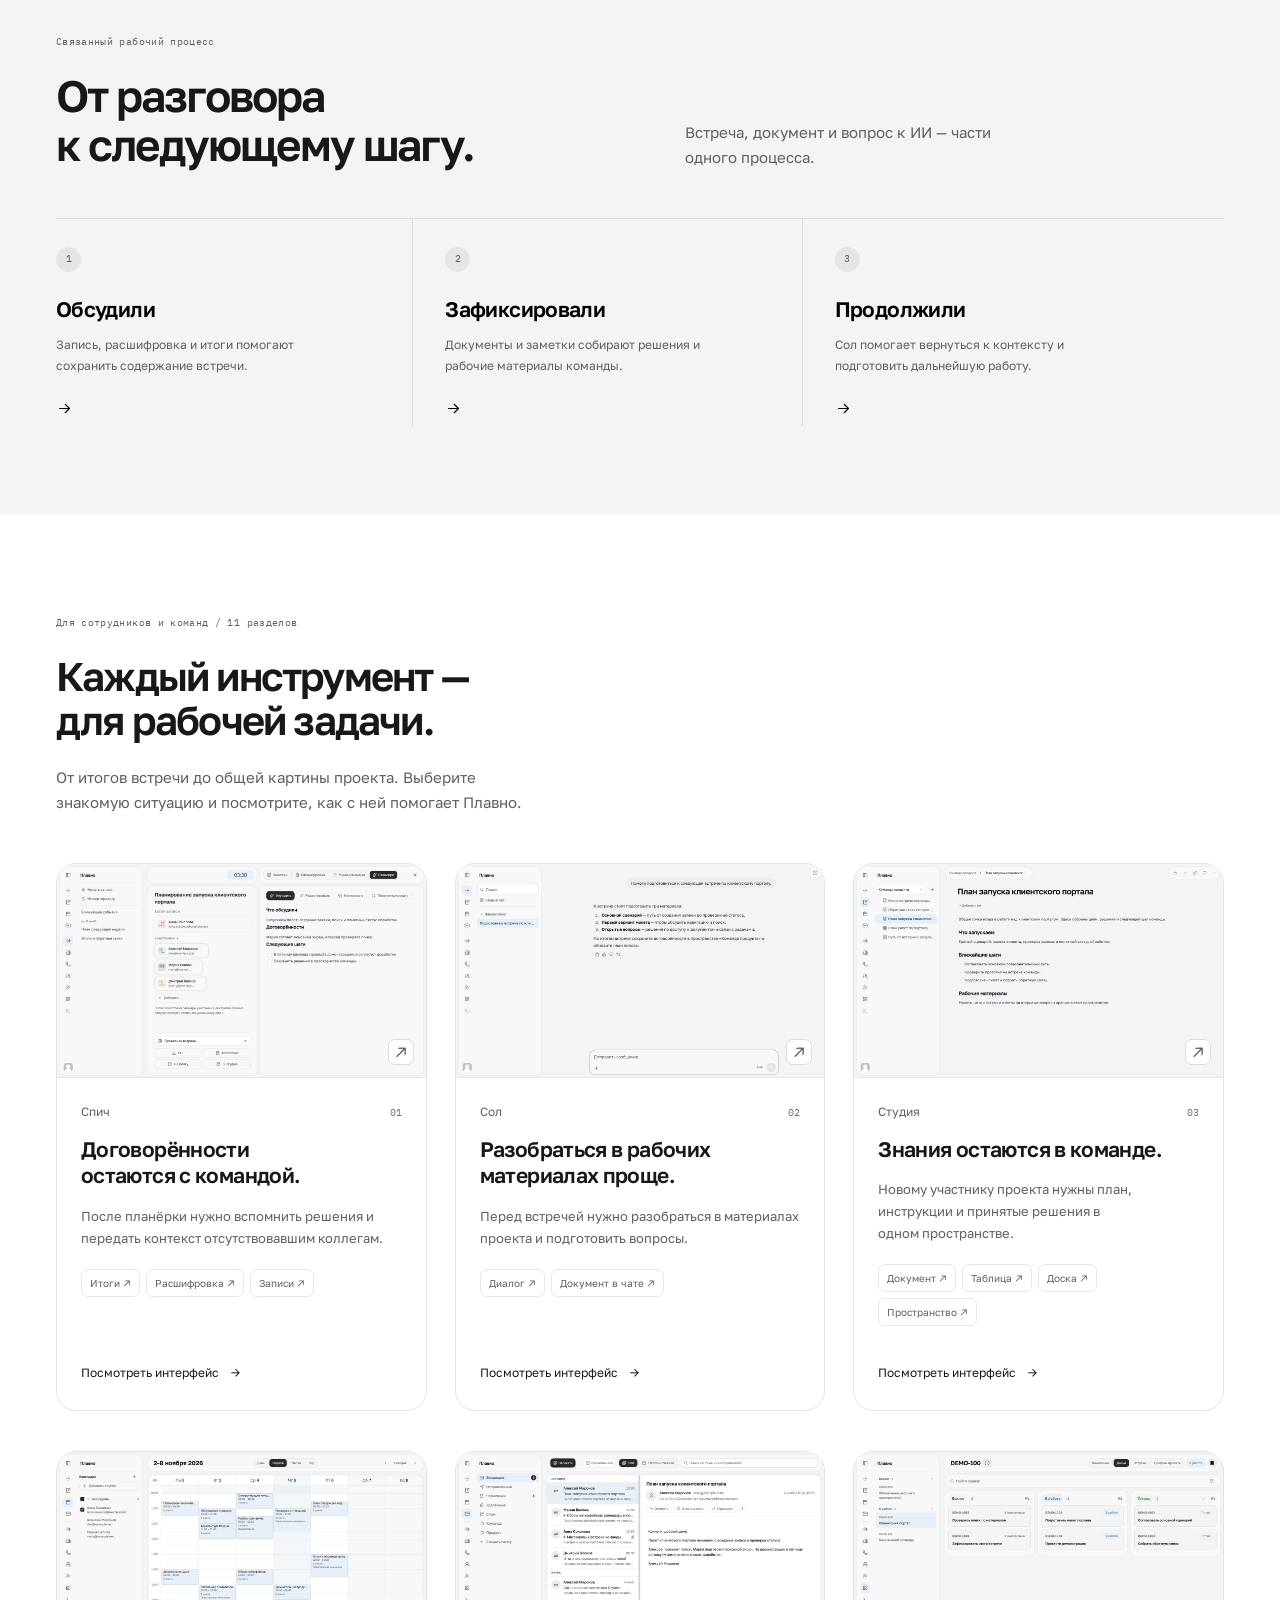
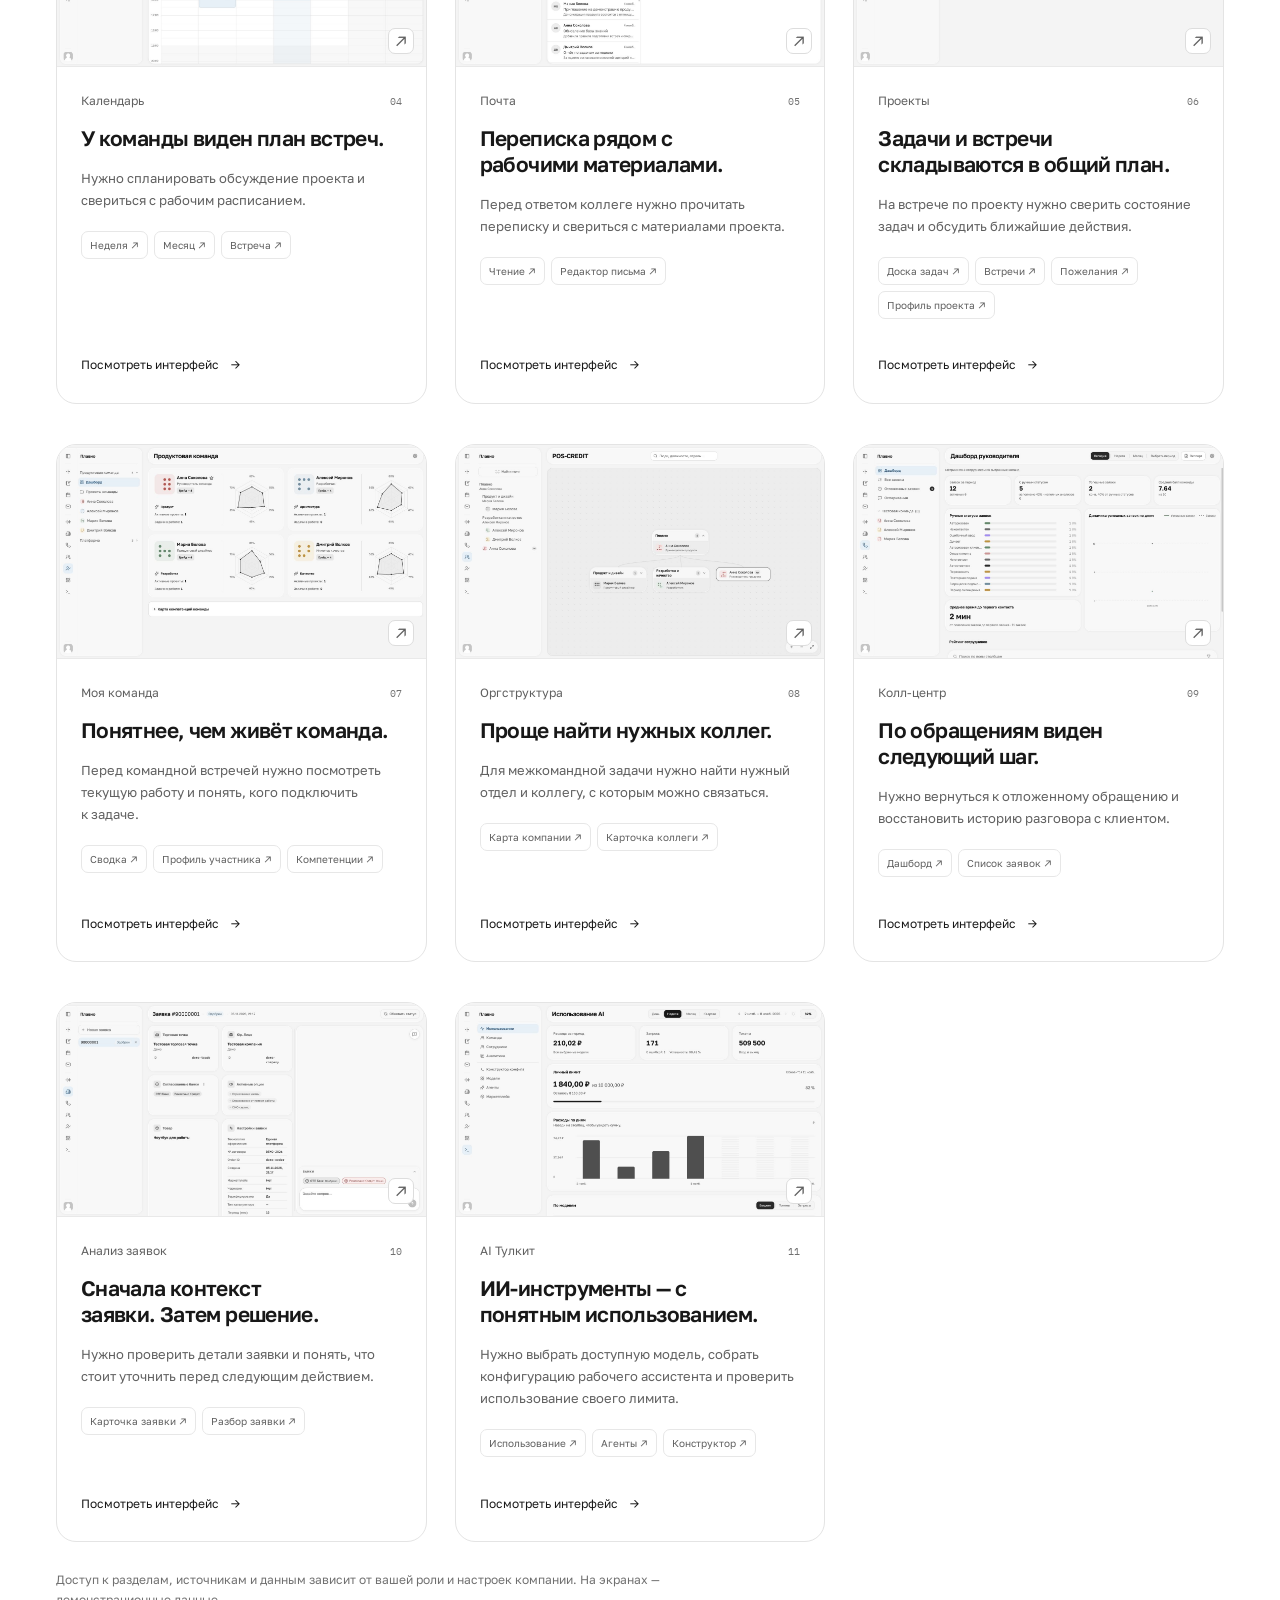
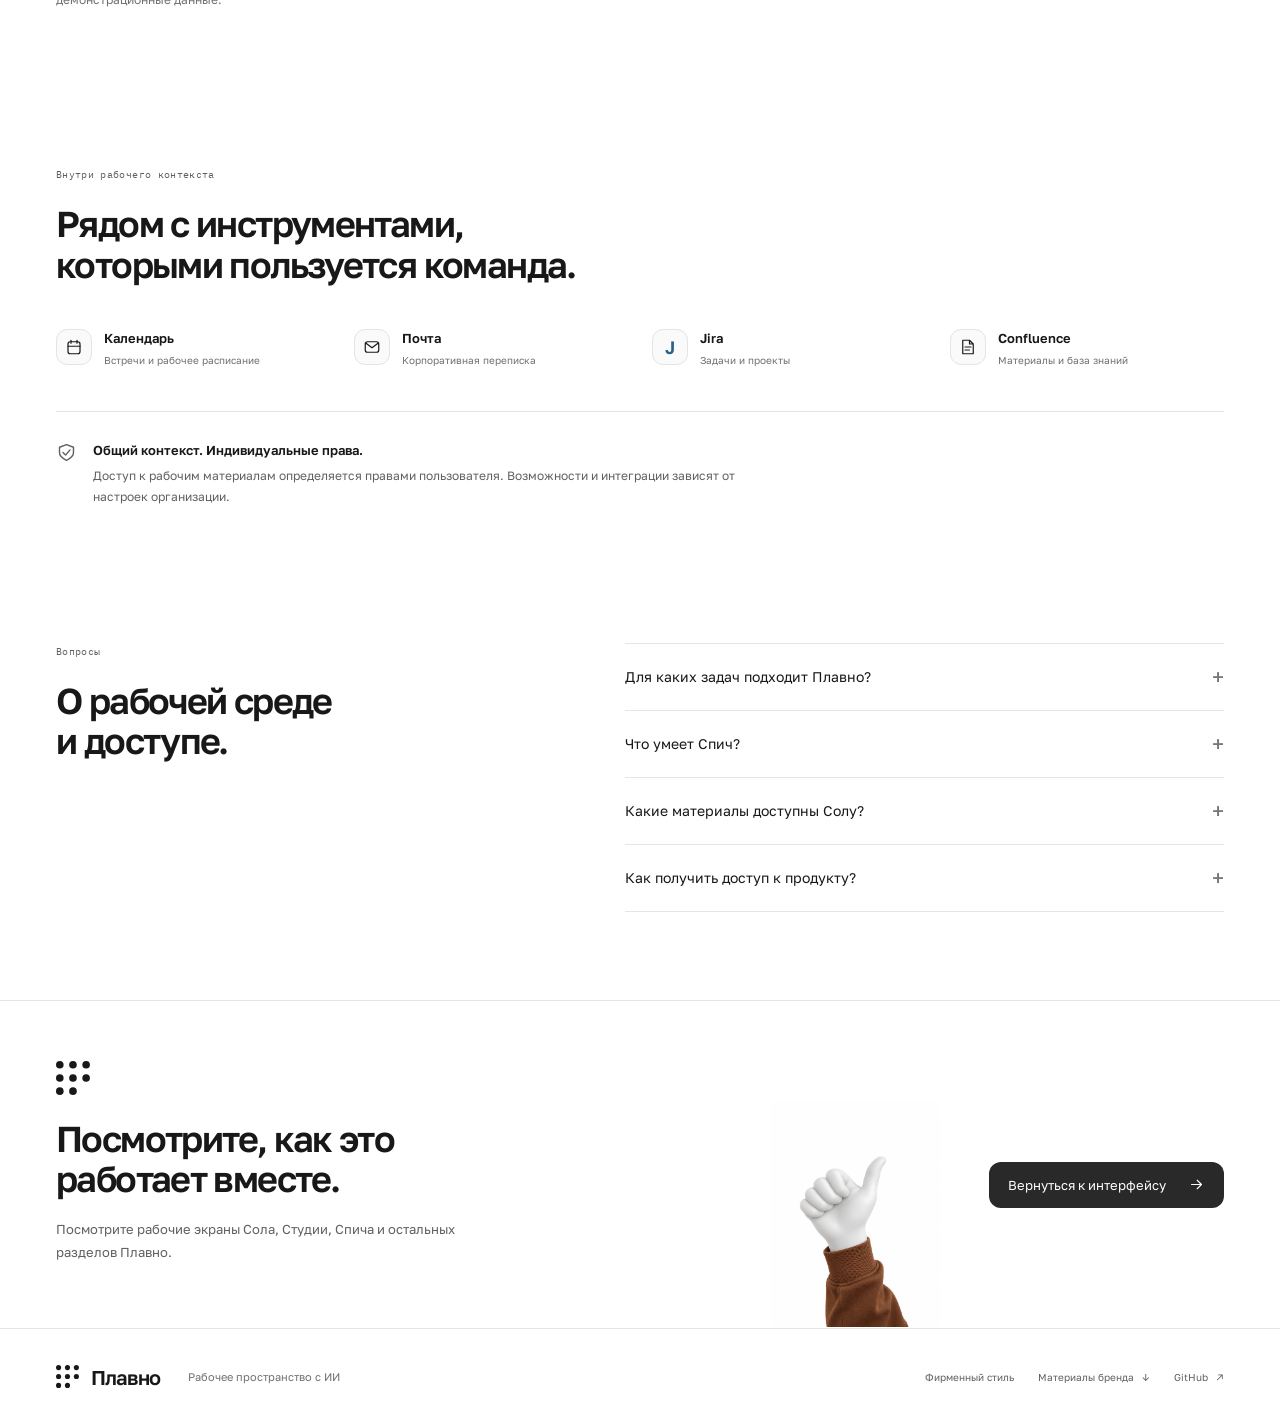
==== commit 767bab13: "Встроили маскота с рукавом в сайт и обновили бренд-кит Добавили 12 поз, правила размещения и архивы;" ====
--- a/index.html
+++ b/index.html
@@ -15,7 +15,7 @@
 <link rel="preload" href="assets/fonts/golos-400.ttf" as="font" type="font/ttf" crossorigin>
 <link rel="preload" href="assets/fonts/golos-600.ttf" as="font" type="font/ttf" crossorigin>
 <link rel="stylesheet" href="style.css?v=20261105-5"><script src="script.js?v=20261105-5" defer></script>
-<link rel="stylesheet" href="visuals.css?v=20261105-5">
+<link rel="stylesheet" href="visuals.css?v=20261107-1">
 </head>
 <body>
 <svg class="svg-defs" xmlns="http://www.w3.org/2000/svg" aria-hidden="true"><defs>
@@ -42,13 +42,13 @@
 <h1>Встречи, знания и ИИ.<br><span>С общим контекстом.</span></h1>
 <p class="hero-lead">Сол помогает разобраться в материалах. Спич сохраняет итоги встреч.<br>Студия собирает знания команды — рядом с почтой и календарём.</p>
 <div class="hero-actions"><a class="button primary" href="#product">Посмотреть Плавно <svg class="icon"><use href="#i-arrow"/></svg></a><a class="quiet-link" href="#workflow">От встречи к результату <span aria-hidden="true">↓</span></a></div>
-</div><figure class="hero-mascot" aria-hidden="true"><img src="assets/mascot/hand-open.webp" alt="" width="1086" height="1448" fetchpriority="high"></figure></div>
+</div><figure class="hero-mascot" aria-hidden="true"><img src="assets/mascot/sleeved/hand-open.webp" alt="" width="1086" height="1448" fetchpriority="high"></figure></div>
 <div class="product-showcase real-showcase" id="product"><div class="browser-bar"><div class="window-dots"><i></i><i></i><i></i></div><span>Плавно</span><span class="demo-badge">Настоящий интерфейс</span></div>
 <div class="screen-tabs" role="tablist" aria-label="Рабочие разделы Плавно"><button type="button" role="tab" id="tab-speech" aria-selected="true" aria-controls="screen-panel" tabindex="0" data-view="speech">Спич</button><button type="button" role="tab" id="tab-sol" aria-selected="false" aria-controls="screen-panel" tabindex="-1" data-view="sol">Сол</button><button type="button" role="tab" id="tab-studio" aria-selected="false" aria-controls="screen-panel" tabindex="-1" data-view="studio">Студия</button><button type="button" role="tab" id="tab-calendar" aria-selected="false" aria-controls="screen-panel" tabindex="-1" data-view="calendar">Календарь</button><button type="button" role="tab" id="tab-mail" aria-selected="false" aria-controls="screen-panel" tabindex="-1" data-view="mail">Почта</button><button type="button" role="tab" id="tab-projects" aria-selected="false" aria-controls="screen-panel" tabindex="-1" data-view="projects">Проекты</button><button type="button" role="tab" id="tab-team" aria-selected="false" aria-controls="screen-panel" tabindex="-1" data-view="team">Моя команда</button><button type="button" role="tab" id="tab-org" aria-selected="false" aria-controls="screen-panel" tabindex="-1" data-view="org">Оргструктура</button><button type="button" role="tab" id="tab-callcenter" aria-selected="false" aria-controls="screen-panel" tabindex="-1" data-view="callcenter">Колл-центр</button><button type="button" role="tab" id="tab-applications" aria-selected="false" aria-controls="screen-panel" tabindex="-1" data-view="applications">Анализ заявок</button><button type="button" role="tab" id="tab-toolkit" aria-selected="false" aria-controls="screen-panel" tabindex="-1" data-view="toolkit">AI Тулкит</button></div>
 <div id="studio-views" class="studio-views" hidden aria-label="Типы материалов Студии"><span>В Студии</span><button type="button" data-studio-view="studio" aria-pressed="true">Документ</button><button type="button" data-studio-view="studio-table" aria-pressed="false">Таблица</button><button type="button" data-studio-view="studio-board" aria-pressed="false">Доска</button><button type="button" data-studio-view="studio-space" aria-pressed="false">Пространство</button></div><div id="screen-panel" role="tabpanel" aria-labelledby="tab-speech"><button class="screen-open" type="button" aria-label="Увеличить экран Спича"><img id="product-screen" src="assets/screenshots/speech.jpg" width="1456" height="846" alt="Спич: настоящая запись встречи с итогами на демонстрационных данных"><span class="zoom-label">Открыть крупнее <span aria-hidden="true">↗</span></span></button></div></div>
 <div class="demo-caption"><span>Рабочие экраны Плавно</span><span>Демонстрационные данные · нажмите на экран, чтобы увеличить</span></div></section>
 
-<section class="work-section wrap" id="possibilities"><div class="mascot-intro"><div class="section-intro"><p class="eyebrow">Возможности</p><h2>Рабочие материалы<br>остаются в работе.</h2><p>Обсуждение заканчивается, а контекст сохраняется — в записи, документе и следующих вопросах к Солу.</p></div><figure class="section-mascot" aria-hidden="true"><img src="assets/mascot/hand-present.webp" alt="" width="1086" height="1448" loading="lazy"></figure></div><div class="feature-row "><div class="feature-copy"><span class="feature-number">01 / Спич</span><h3>Договорённости<br>остаются с командой.</h3><p>Записывайте разговор, читайте расшифровку и работайте с итогами. Решения и открытые вопросы остаются рядом с записью.</p><button class="inline-link" type="button" data-jump-view="speech">Посмотреть запись <span aria-hidden="true">→</span></button></div><button class="feature-visual real-feature" type="button" data-jump-view="speech" aria-label="Открыть экран: Спич"><img src="assets/screenshots/speech.jpg" alt="Настоящий рабочий экран Плавно" width="1456" height="846" loading="lazy"></button></div><div class="feature-row reverse"><div class="feature-copy"><span class="feature-number">02 / Студия</span><h3>Знания остаются<br>в команде.</h3><p>Документы, заметки и пространства помогают хранить рабочие договорённости так, чтобы ими можно было пользоваться после встречи.</p><button class="inline-link" type="button" data-jump-view="studio">Открыть документ <span aria-hidden="true">→</span></button></div><button class="feature-visual real-feature" type="button" data-jump-view="studio" aria-label="Открыть экран: Студия"><img src="assets/screenshots/studio.jpg" alt="Настоящий рабочий экран Плавно" width="1456" height="846" loading="lazy"></button></div><div class="feature-row "><div class="feature-copy"><span class="feature-number">03 / Сол</span><h3>Разобраться<br>в материалах проще.</h3><p>Сол помогает разобраться в доступных документах и рабочем контексте. Уточняйте детали, возвращайтесь к материалам и готовьте следующие шаги.</p><button class="inline-link" type="button" data-jump-view="sol">Посмотреть диалог <span aria-hidden="true">→</span></button></div><button class="feature-visual real-feature" type="button" data-jump-view="sol" aria-label="Открыть экран: Сол"><img src="assets/screenshots/sol.jpg" alt="Настоящий рабочий экран Плавно" width="1456" height="846" loading="lazy"></button></div></section>
+<section class="work-section wrap" id="possibilities"><div class="mascot-intro"><div class="section-intro"><p class="eyebrow">Возможности</p><h2>Рабочие материалы<br>остаются в работе.</h2><p>Обсуждение заканчивается, а контекст сохраняется — в записи, документе и следующих вопросах к Солу.</p></div><figure class="section-mascot" aria-hidden="true"><img src="assets/mascot/sleeved/hand-present.webp" alt="" width="1086" height="1448" loading="lazy"></figure></div><div class="feature-row "><div class="feature-copy"><span class="feature-number">01 / Спич</span><h3>Договорённости<br>остаются с командой.</h3><p>Записывайте разговор, читайте расшифровку и работайте с итогами. Решения и открытые вопросы остаются рядом с записью.</p><button class="inline-link" type="button" data-jump-view="speech">Посмотреть запись <span aria-hidden="true">→</span></button></div><button class="feature-visual real-feature" type="button" data-jump-view="speech" aria-label="Открыть экран: Спич"><img src="assets/screenshots/speech.jpg" alt="Настоящий рабочий экран Плавно" width="1456" height="846" loading="lazy"></button></div><div class="feature-row reverse"><div class="feature-copy"><span class="feature-number">02 / Студия</span><h3>Знания остаются<br>в команде.</h3><p>Документы, заметки и пространства помогают хранить рабочие договорённости так, чтобы ими можно было пользоваться после встречи.</p><button class="inline-link" type="button" data-jump-view="studio">Открыть документ <span aria-hidden="true">→</span></button></div><button class="feature-visual real-feature" type="button" data-jump-view="studio" aria-label="Открыть экран: Студия"><img src="assets/screenshots/studio.jpg" alt="Настоящий рабочий экран Плавно" width="1456" height="846" loading="lazy"></button></div><div class="feature-row "><div class="feature-copy"><span class="feature-number">03 / Сол</span><h3>Разобраться<br>в материалах проще.</h3><p>Сол помогает разобраться в доступных документах и рабочем контексте. Уточняйте детали, возвращайтесь к материалам и готовьте следующие шаги.</p><button class="inline-link" type="button" data-jump-view="sol">Посмотреть диалог <span aria-hidden="true">→</span></button></div><button class="feature-visual real-feature" type="button" data-jump-view="sol" aria-label="Открыть экран: Сол"><img src="assets/screenshots/sol.jpg" alt="Настоящий рабочий экран Плавно" width="1456" height="846" loading="lazy"></button></div></section>
 
 <section class="workflow-section" id="workflow"><div class="wrap"><div class="workflow-heading"><p class="eyebrow">Связанный рабочий процесс</p><h2>От разговора<br>к следующему шагу.</h2><p>Встреча, документ и вопрос к ИИ — части одного процесса.</p></div><div class="workflow-steps"><button type="button" data-jump-view="speech"><span class="step-number">1</span><h3>Обсудили</h3><p>Запись, расшифровка и итоги помогают сохранить содержание встречи.</p><svg class="icon"><use href="#i-arrow"/></svg></button><button type="button" data-jump-view="studio"><span class="step-number">2</span><h3>Зафиксировали</h3><p>Документы и заметки собирают решения и рабочие материалы команды.</p><svg class="icon"><use href="#i-arrow"/></svg></button><button type="button" data-jump-view="sol"><span class="step-number">3</span><h3>Продолжили</h3><p>Сол помогает вернуться к контексту и подготовить дальнейшую работу.</p><svg class="icon"><use href="#i-arrow"/></svg></button></div></div></section>
 <section class="company-modules wrap" id="company-products" aria-labelledby="company-products-title"><div class="section-intro"><p class="eyebrow">Для сотрудников и команд / 11 разделов</p><h2 id="company-products-title">Каждый инструмент —<br>для рабочей задачи.</h2><p>От итогов встречи до общей картины проекта. Выберите знакомую ситуацию и посмотрите, как с ней помогает Плавно.</p></div><div class="company-products-grid"><article class="company-product" id="product-speech"><button class="company-screen" type="button" data-jump-view="speech" aria-label="Посмотреть интерфейс: Спич"><img src="assets/screenshots/speech.jpg" width="1456" height="846" loading="lazy" alt="Спич: настоящий экран на демонстрационных данных"><span aria-hidden="true">↗</span></button><div class="company-product-copy"><p class="product-kicker"><span>Спич</span><span class="feature-number">01</span></p><h3>Договорённости остаются с командой.</h3><p class="company-scenario">После планёрки нужно вспомнить решения и передать контекст отсутствовавшим коллегам.</p><div class="company-references" aria-label="Экраны: Спич"><a href="assets/screenshots/speech.jpg" target="_blank" rel="noopener" aria-label="Спич — Итоги">Итоги ↗</a><a href="assets/screenshots/speech-transcript.jpg" target="_blank" rel="noopener" aria-label="Спич — Расшифровка">Расшифровка ↗</a><a href="assets/screenshots/speech-library.jpg" target="_blank" rel="noopener" aria-label="Спич — Записи">Записи ↗</a></div><button class="inline-link" type="button" data-jump-view="speech">Посмотреть интерфейс <span aria-hidden="true">→</span></button></div></article><article class="company-product" id="product-sol"><button class="company-screen" type="button" data-jump-view="sol" aria-label="Посмотреть интерфейс: Сол"><img src="assets/screenshots/sol.jpg" width="1456" height="846" loading="lazy" alt="Сол: настоящий экран на демонстрационных данных"><span aria-hidden="true">↗</span></button><div class="company-product-copy"><p class="product-kicker"><span>Сол</span><span class="feature-number">02</span></p><h3>Разобраться в рабочих материалах проще.</h3><p class="company-scenario">Перед встречей нужно разобраться в материалах проекта и подготовить вопросы.</p><div class="company-references" aria-label="Экраны: Сол"><a href="assets/screenshots/sol.jpg" target="_blank" rel="noopener" aria-label="Сол — Диалог">Диалог ↗</a><a href="assets/screenshots/sol-document.jpg" target="_blank" rel="noopener" aria-label="Сол — Документ в чате">Документ в чате ↗</a></div><button class="inline-link" type="button" data-jump-view="sol">Посмотреть интерфейс <span aria-hidden="true">→</span></button></div></article><article class="company-product" id="product-studio"><button class="company-screen" type="button" data-jump-view="studio" aria-label="Посмотреть интерфейс: Студия"><img src="assets/screenshots/studio.jpg" width="1456" height="846" loading="lazy" alt="Студия: настоящий экран на демонстрационных данных"><span aria-hidden="true">↗</span></button><div class="company-product-copy"><p class="product-kicker"><span>Студия</span><span class="feature-number">03</span></p><h3>Знания остаются в команде.</h3><p class="company-scenario">Новому участнику проекта нужны план, инструкции и принятые решения в одном пространстве.</p><div class="company-references" aria-label="Экраны: Студия"><a href="assets/screenshots/studio.jpg" target="_blank" rel="noopener" aria-label="Студия — Документ">Документ ↗</a><a href="assets/screenshots/studio-table.jpg" target="_blank" rel="noopener" aria-label="Студия — Таблица">Таблица ↗</a><a href="assets/screenshots/studio-board.jpg" target="_blank" rel="noopener" aria-label="Студия — Доска">Доска ↗</a><a href="assets/screenshots/studio-space.jpg" target="_blank" rel="noopener" aria-label="Студия — Пространство">Пространство ↗</a></div><button class="inline-link" type="button" data-jump-view="studio">Посмотреть интерфейс <span aria-hidden="true">→</span></button></div></article><article class="company-product" id="product-calendar"><button class="company-screen" type="button" data-jump-view="calendar" aria-label="Посмотреть интерфейс: Календарь"><img src="assets/screenshots/calendar.jpg" width="1456" height="846" loading="lazy" alt="Календарь: настоящий экран на демонстрационных данных"><span aria-hidden="true">↗</span></button><div class="company-product-copy"><p class="product-kicker"><span>Календарь</span><span class="feature-number">04</span></p><h3>У команды виден план встреч.</h3><p class="company-scenario">Нужно спланировать обсуждение проекта и свериться с рабочим расписанием.</p><div class="company-references" aria-label="Экраны: Календарь"><a href="assets/screenshots/calendar.jpg" target="_blank" rel="noopener" aria-label="Календарь — Неделя">Неделя ↗</a><a href="assets/screenshots/calendar-month.jpg" target="_blank" rel="noopener" aria-label="Календарь — Месяц">Месяц ↗</a><a href="assets/screenshots/calendar-event.jpg" target="_blank" rel="noopener" aria-label="Календарь — Встреча">Встреча ↗</a></div><button class="inline-link" type="button" data-jump-view="calendar">Посмотреть интерфейс <span aria-hidden="true">→</span></button></div></article><article class="company-product" id="product-mail"><button class="company-screen" type="button" data-jump-view="mail" aria-label="Посмотреть интерфейс: Почта"><img src="assets/screenshots/mail.jpg" width="1456" height="846" loading="lazy" alt="Почта: настоящий экран на демонстрационных данных"><span aria-hidden="true">↗</span></button><div class="company-product-copy"><p class="product-kicker"><span>Почта</span><span class="feature-number">05</span></p><h3>Переписка рядом с рабочими материалами.</h3><p class="company-scenario">Перед ответом коллеге нужно прочитать переписку и свериться с материалами проекта.</p><div class="company-references" aria-label="Экраны: Почта"><a href="assets/screenshots/mail.jpg" target="_blank" rel="noopener" aria-label="Почта — Чтение">Чтение ↗</a><a href="assets/screenshots/mail-compose.jpg" target="_blank" rel="noopener" aria-label="Почта — Редактор письма">Редактор письма ↗</a></div><button class="inline-link" type="button" data-jump-view="mail">Посмотреть интерфейс <span aria-hidden="true">→</span></button></div></article><article class="company-product" id="product-projects"><button class="company-screen" type="button" data-jump-view="projects" aria-label="Посмотреть интерфейс: Проекты"><img src="assets/screenshots/projects.jpg" width="1456" height="846" loading="lazy" alt="Проекты: настоящий экран на демонстрационных данных"><span aria-hidden="true">↗</span></button><div class="company-product-copy"><p class="product-kicker"><span>Проекты</span><span class="feature-number">06</span></p><h3>Задачи и встречи складываются в общий план.</h3><p class="company-scenario">На встрече по проекту нужно сверить состояние задач и обсудить ближайшие действия.</p><div class="company-references" aria-label="Экраны: Проекты"><a href="assets/screenshots/projects.jpg" target="_blank" rel="noopener" aria-label="Проекты — Доска задач">Доска задач ↗</a><a href="assets/screenshots/projects-meetings.jpg" target="_blank" rel="noopener" aria-label="Проекты — Встречи">Встречи ↗</a><a href="assets/screenshots/projects-wishes.jpg" target="_blank" rel="noopener" aria-label="Проекты — Пожелания">Пожелания ↗</a><a href="assets/screenshots/projects-profile.jpg" target="_blank" rel="noopener" aria-label="Проекты — Профиль проекта">Профиль проекта ↗</a></div><button class="inline-link" type="button" data-jump-view="projects">Посмотреть интерфейс <span aria-hidden="true">→</span></button></div></article><article class="company-product" id="product-team"><button class="company-screen" type="button" data-jump-view="team" aria-label="Посмотреть интерфейс: Моя команда"><img src="assets/screenshots/team.jpg" width="1456" height="846" loading="lazy" alt="Моя команда: настоящий экран на демонстрационных данных"><span aria-hidden="true">↗</span></button><div class="company-product-copy"><p class="product-kicker"><span>Моя команда</span><span class="feature-number">07</span></p><h3>Понятнее, чем живёт команда.</h3><p class="company-scenario">Перед командной встречей нужно посмотреть текущую работу и понять, кого подключить к задаче.</p><div class="company-references" aria-label="Экраны: Моя команда"><a href="assets/screenshots/team.jpg" target="_blank" rel="noopener" aria-label="Моя команда — Сводка">Сводка ↗</a><a href="assets/screenshots/team-profile.jpg" target="_blank" rel="noopener" aria-label="Моя команда — Профиль участника">Профиль участника ↗</a><a href="assets/screenshots/team-skills.jpg" target="_blank" rel="noopener" aria-label="Моя команда — Компетенции">Компетенции ↗</a></div><button class="inline-link" type="button" data-jump-view="team">Посмотреть интерфейс <span aria-hidden="true">→</span></button></div></article><article class="company-product" id="product-org"><button class="company-screen" type="button" data-jump-view="org" aria-label="Посмотреть интерфейс: Оргструктура"><img src="assets/screenshots/org.jpg" width="1456" height="846" loading="lazy" alt="Оргструктура: настоящий экран на демонстрационных данных"><span aria-hidden="true">↗</span></button><div class="company-product-copy"><p class="product-kicker"><span>Оргструктура</span><span class="feature-number">08</span></p><h3>Проще найти нужных коллег.</h3><p class="company-scenario">Для межкомандной задачи нужно найти нужный отдел и коллегу, с которым можно связаться.</p><div class="company-references" aria-label="Экраны: Оргструктура"><a href="assets/screenshots/org.jpg" target="_blank" rel="noopener" aria-label="Оргструктура — Карта компании">Карта компании ↗</a><a href="assets/screenshots/org-profile.jpg" target="_blank" rel="noopener" aria-label="Оргструктура — Карточка коллеги">Карточка коллеги ↗</a></div><button class="inline-link" type="button" data-jump-view="org">Посмотреть интерфейс <span aria-hidden="true">→</span></button></div></article><article class="company-product" id="product-callcenter"><button class="company-screen" type="button" data-jump-view="callcenter" aria-label="Посмотреть интерфейс: Колл-центр"><img src="assets/screenshots/callcenter.jpg" width="1456" height="846" loading="lazy" alt="Колл-центр: настоящий экран на демонстрационных данных"><span aria-hidden="true">↗</span></button><div class="company-product-copy"><p class="product-kicker"><span>Колл-центр</span><span class="feature-number">09</span></p><h3>По обращениям виден следующий шаг.</h3><p class="company-scenario">Нужно вернуться к отложенному обращению и восстановить историю разговора с клиентом.</p><div class="company-references" aria-label="Экраны: Колл-центр"><a href="assets/screenshots/callcenter.jpg" target="_blank" rel="noopener" aria-label="Колл-центр — Дашборд">Дашборд ↗</a><a href="assets/screenshots/callcenter-list.jpg" target="_blank" rel="noopener" aria-label="Колл-центр — Список заявок">Список заявок ↗</a></div><button class="inline-link" type="button" data-jump-view="callcenter">Посмотреть интерфейс <span aria-hidden="true">→</span></button></div></article><article class="company-product" id="product-applications"><button class="company-screen" type="button" data-jump-view="applications" aria-label="Посмотреть интерфейс: Анализ заявок"><img src="assets/screenshots/applications.jpg" width="1456" height="846" loading="lazy" alt="Анализ заявок: настоящий экран на демонстрационных данных"><span aria-hidden="true">↗</span></button><div class="company-product-copy"><p class="product-kicker"><span>Анализ заявок</span><span class="feature-number">10</span></p><h3>Сначала контекст заявки. Затем решение.</h3><p class="company-scenario">Нужно проверить детали заявки и понять, что стоит уточнить перед следующим действием.</p><div class="company-references" aria-label="Экраны: Анализ заявок"><a href="assets/screenshots/applications.jpg" target="_blank" rel="noopener" aria-label="Анализ заявок — Карточка заявки">Карточка заявки ↗</a><a href="assets/screenshots/applications-chat.jpg" target="_blank" rel="noopener" aria-label="Анализ заявок — Разбор заявки">Разбор заявки ↗</a></div><button class="inline-link" type="button" data-jump-view="applications">Посмотреть интерфейс <span aria-hidden="true">→</span></button></div></article><article class="company-product" id="product-toolkit"><button class="company-screen" type="button" data-jump-view="toolkit" aria-label="Посмотреть интерфейс: AI Тулкит"><img src="assets/screenshots/toolkit.jpg" width="1456" height="846" loading="lazy" alt="AI Тулкит: настоящий экран на демонстрационных данных"><span aria-hidden="true">↗</span></button><div class="company-product-copy"><p class="product-kicker"><span>AI Тулкит</span><span class="feature-number">11</span></p><h3>ИИ-инструменты — с понятным использованием.</h3><p class="company-scenario">Нужно выбрать доступную модель, собрать конфигурацию рабочего ассистента и проверить использование своего лимита.</p><div class="company-references" aria-label="Экраны: AI Тулкит"><a href="assets/screenshots/toolkit.jpg" target="_blank" rel="noopener" aria-label="AI Тулкит — Использование">Использование ↗</a><a href="assets/screenshots/toolkit-agents.jpg" target="_blank" rel="noopener" aria-label="AI Тулкит — Агенты">Агенты ↗</a><a href="assets/screenshots/toolkit-builder.jpg" target="_blank" rel="noopener" aria-label="AI Тулкит — Конструктор">Конструктор ↗</a></div><button class="inline-link" type="button" data-jump-view="toolkit">Посмотреть интерфейс <span aria-hidden="true">→</span></button></div></article></div><p class="company-access-note">Доступ к разделам, источникам и данным зависит от вашей роли и настроек компании. На экранах — демонстрационные данные.</p></section>
@@ -60,7 +60,7 @@
 <details><summary>Какие материалы доступны Солу?<span aria-hidden="true">+</span></summary><p>Сол работает с подключёнными источниками и инструментами в пределах доступного пользователю контекста. Доступность материалов зависит от прав и настроек рабочего пространства.</p></details>
 <details><summary>Как получить доступ к продукту?<span aria-hidden="true">+</span></summary><p>Плавно — корпоративное рабочее пространство. Доступ к установленному продукту предоставляет ваша организация. На этой странице можно познакомиться с интерфейсом на демонстрационных данных.</p></details>
 </div></section>
-<section class="closing wrap"><div><img src="assets/plavno-mark.svg" width="34" height="34" alt=""><h2>Посмотрите, как это<br>работает вместе.</h2><p>Посмотрите рабочие экраны Сола, Студии, Спича и остальных разделов Плавно.</p></div><figure class="closing-mascot" aria-hidden="true"><img src="assets/mascot/hand-thumbs-up.webp" alt="" width="1086" height="1448" loading="lazy"></figure><a class="button primary" href="#product">Вернуться к интерфейсу <svg class="icon"><use href="#i-arrow"/></svg></a></section>
+<section class="closing wrap"><div><img src="assets/plavno-mark.svg" width="34" height="34" alt=""><h2>Посмотрите, как это<br>работает вместе.</h2><p>Посмотрите рабочие экраны Сола, Студии, Спича и остальных разделов Плавно.</p></div><figure class="closing-mascot" aria-hidden="true"><img src="assets/mascot/sleeved/hand-thumbs-up.webp" alt="" width="1086" height="1448" loading="lazy"></figure><a class="button primary" href="#product">Вернуться к интерфейсу <svg class="icon"><use href="#i-arrow"/></svg></a></section>
 </main>
 <footer class="footer wrap"><a href="#" class="wordmark"><img src="assets/plavno-mark.svg" width="23" height="23" alt=""><span>Плавно</span></a><p>Рабочее пространство с ИИ</p><div><a href="brand.html">Фирменный стиль</a><a href="assets/plavno-brand-kit.zip" download>Материалы бренда <span aria-hidden="true">↓</span></a><a href="https://github.com/gvukamolle/plavno-brand" target="_blank" rel="noopener noreferrer">GitHub <span aria-hidden="true">↗</span></a></div></footer>
 <dialog id="screen-dialog" aria-label="Рабочий экран Плавно"><div class="dialog-actions"><strong id="screen-name">Спич</strong><a id="screen-download" href="assets/screenshots/speech.jpg" download>Скачать снимок</a><button type="button" id="screen-close" autofocus>Закрыть <span aria-hidden="true">×</span></button></div><img id="screen-large" src="assets/screenshots/speech.jpg" alt="Рабочий экран Спича"></dialog>
--- a/visuals.css
+++ b/visuals.css
@@ -1,11 +1,11 @@
 /* The release artwork is separate from application UI and brand Primary. */
-.hero{padding-top:32px}.hero-intro{display:grid;grid-template-columns:minmax(0,1fr) 300px;align-items:center;gap:28px;text-align:left;min-height:426px}.hero-copy>.eyebrow{display:flex;align-items:center;gap:8px}.hero-copy h1{font-size:56px;line-height:1.08;letter-spacing:-.05em;margin-top:24px}.hero-copy .hero-lead{max-width:730px;font-size:15px;line-height:25px}.hero-actions{justify-content:flex-start}.hero-mascot{margin:0;display:flex;justify-content:center;align-items:center;height:380px;overflow:hidden}.hero-mascot img{width:272px;height:360px;object-fit:contain;filter:none}.real-showcase{margin-top:32px;background:#fff}.screen-tabs{display:flex;flex-wrap:wrap;gap:4px;padding:14px 16px;border-bottom:1px solid #e6e6e6;background:#fff}.screen-tabs button{border:0;border-radius:8px;background:transparent;font-size:12px;line-height:20px;padding:6px 10px;color:#606060;white-space:nowrap;transition:background-color 150ms,color 150ms}.screen-tabs button:hover{background:#f4f4f4;color:#181818}.screen-tabs button[aria-selected=true]{background:#e5f0f7;color:#28628a}.screen-open{position:relative;display:block;border:0;padding:0;width:100%;background:#f4f4f4}.screen-open>img{display:block;width:100%;height:auto;aspect-ratio:1456/846;object-fit:contain}.zoom-label{position:absolute;right:16px;bottom:16px;display:flex;gap:10px;align-items:center;background:#fff;border:1px solid #ddd;border-radius:9px;padding:7px 10px;font-size:11px;box-shadow:0 2px 8px #0000000a;transition:opacity 150ms}.screen-open:hover .zoom-label{background:#f7f7f7}.real-feature{padding:0;min-height:0;height:auto;aspect-ratio:1456/846;border:1px solid #e1e1e1;box-shadow:0 8px 24px #00000005;cursor:pointer;overflow:hidden}.real-feature img{width:100%;height:auto;object-fit:contain;transition:transform 200ms}.real-feature:hover img{transform:scale(1.015)}.company-modules{padding-block:100px 60px}.company-modules h2{font-size:40px;line-height:1.12;letter-spacing:-.045em;margin-top:22px}.module-links{display:grid;grid-template-columns:repeat(3,minmax(0,1fr));gap:0 40px;margin-top:40px}.module-links button{text-align:left;border:0;border-top:1px solid #e5e5e5;background:transparent;padding:24px 0;display:flex;flex-direction:column;gap:10px}.module-links strong{font-size:16px;font-weight:600;display:flex;justify-content:space-between;align-items:center;width:100%}.module-links strong>span{font-weight:400;color:#909090}.module-links button>span{font-size:13px;line-height:20px;color:#606060}.module-links button:hover strong{color:#397ca7}#screen-dialog{padding:0;border:1px solid #dedede;border-radius:18px;max-width:min(96vw,1600px);width:1400px;max-height:94vh;overflow:auto;background:#fff;box-shadow:0 24px 96px #00000026}#screen-dialog::backdrop{background:#181818b3;backdrop-filter:blur(4px)}.dialog-actions{position:sticky;top:0;z-index:1;background:#fff;display:flex;align-items:center;gap:24px;padding:14px 20px;border-bottom:1px solid #e4e4e4;font-size:13px}.dialog-actions strong{margin-right:auto}.dialog-actions a{color:#606060}.dialog-actions button{border:1px solid #ddd;border-radius:8px;background:#f7f7f7;padding:6px 10px;font-size:12px}.dialog-actions button span{margin-left:8px}#screen-large{display:block;width:100%;height:auto;max-width:none}@media(max-width:1100px){.hero-intro{grid-template-columns:minmax(0,1fr) 220px;gap:16px}.hero-copy h1{font-size:46px}.hero-mascot img{width:210px;height:310px}.screen-tabs{gap:2px;padding:10px}.screen-tabs button{font-size:11px;padding:5px 8px}.hero-lead br{display:none}}@media(max-width:800px){.hero-intro{grid-template-columns:1fr}.hero-mascot{display:none}.hero-copy h1{font-size:42px}.module-links{grid-template-columns:1fr 1fr}.real-showcase .screen-open{min-width:0}.real-showcase{overflow:hidden}.zoom-label{font-size:10px;bottom:8px;right:8px}.screen-tabs{gap:3px}.company-modules h2{font-size:32px}}@media(prefers-reduced-motion:reduce){.real-feature img,.zoom-label,.screen-tabs button{transition:none}.real-feature:hover img{transform:none}}
+.hero{padding-top:32px}.hero-intro{display:grid;grid-template-columns:minmax(0,1fr) 300px;align-items:center;gap:28px;text-align:left;min-height:426px}.hero-copy>.eyebrow{display:flex;align-items:center;gap:8px}.hero-copy h1{font-size:56px;line-height:1.08;letter-spacing:-.05em;margin-top:24px}.hero-copy .hero-lead{max-width:730px;font-size:15px;line-height:25px}.hero-actions{justify-content:flex-start}.hero-mascot{margin:0;display:flex;justify-content:center;align-items:flex-end;align-self:end;height:380px;overflow:hidden;pointer-events:none}.hero-mascot img{display:block;width:285px;height:380px;object-fit:contain;filter:none}.real-showcase{margin-top:32px;background:#fff}.screen-tabs{display:flex;flex-wrap:wrap;gap:4px;padding:14px 16px;border-bottom:1px solid #e6e6e6;background:#fff}.screen-tabs button{border:0;border-radius:8px;background:transparent;font-size:12px;line-height:20px;padding:6px 10px;color:#606060;white-space:nowrap;transition:background-color 150ms,color 150ms}.screen-tabs button:hover{background:#f4f4f4;color:#181818}.screen-tabs button[aria-selected=true]{background:#e5f0f7;color:#28628a}.screen-open{position:relative;display:block;border:0;padding:0;width:100%;background:#f4f4f4}.screen-open>img{display:block;width:100%;height:auto;aspect-ratio:1456/846;object-fit:contain}.zoom-label{position:absolute;right:16px;bottom:16px;display:flex;gap:10px;align-items:center;background:#fff;border:1px solid #ddd;border-radius:9px;padding:7px 10px;font-size:11px;box-shadow:0 2px 8px #0000000a;transition:opacity 150ms}.screen-open:hover .zoom-label{background:#f7f7f7}.real-feature{padding:0;min-height:0;height:auto;aspect-ratio:1456/846;border:1px solid #e1e1e1;box-shadow:0 8px 24px #00000005;cursor:pointer;overflow:hidden}.real-feature img{width:100%;height:auto;object-fit:contain;transition:transform 200ms}.real-feature:hover img{transform:scale(1.015)}.company-modules{padding-block:100px 60px}.company-modules h2{font-size:40px;line-height:1.12;letter-spacing:-.045em;margin-top:22px}.module-links{display:grid;grid-template-columns:repeat(3,minmax(0,1fr));gap:0 40px;margin-top:40px}.module-links button{text-align:left;border:0;border-top:1px solid #e5e5e5;background:transparent;padding:24px 0;display:flex;flex-direction:column;gap:10px}.module-links strong{font-size:16px;font-weight:600;display:flex;justify-content:space-between;align-items:center;width:100%}.module-links strong>span{font-weight:400;color:#909090}.module-links button>span{font-size:13px;line-height:20px;color:#606060}.module-links button:hover strong{color:#397ca7}#screen-dialog{padding:0;border:1px solid #dedede;border-radius:18px;max-width:min(96vw,1600px);width:1400px;max-height:94vh;overflow:auto;background:#fff;box-shadow:0 24px 96px #00000026}#screen-dialog::backdrop{background:#181818b3;backdrop-filter:blur(4px)}.dialog-actions{position:sticky;top:0;z-index:1;background:#fff;display:flex;align-items:center;gap:24px;padding:14px 20px;border-bottom:1px solid #e4e4e4;font-size:13px}.dialog-actions strong{margin-right:auto}.dialog-actions a{color:#606060}.dialog-actions button{border:1px solid #ddd;border-radius:8px;background:#f7f7f7;padding:6px 10px;font-size:12px}.dialog-actions button span{margin-left:8px}#screen-large{display:block;width:100%;height:auto;max-width:none}@media(max-width:1100px){.hero-intro{grid-template-columns:minmax(0,1fr) 220px;gap:16px}.hero-copy h1{font-size:46px}.hero-mascot{height:280px}.hero-mascot img{width:210px;height:280px}.screen-tabs{gap:2px;padding:10px}.screen-tabs button{font-size:11px;padding:5px 8px}.hero-lead br{display:none}}@media(max-width:800px){.hero-intro{grid-template-columns:1fr}.hero-mascot{display:none}.hero-copy h1{font-size:42px}.module-links{grid-template-columns:1fr 1fr}.real-showcase .screen-open{min-width:0}.real-showcase{overflow:hidden}.zoom-label{font-size:10px;bottom:8px;right:8px}.screen-tabs{gap:3px}.company-modules h2{font-size:32px}}@media(prefers-reduced-motion:reduce){.real-feature img,.zoom-label,.screen-tabs button{transition:none}.real-feature:hover img{transform:none}}
 
 .studio-views{display:flex;align-items:center;gap:6px;padding:10px 16px;border-bottom:1px solid #e6e6e6;background:#fafafa;font-size:12px}.studio-views[hidden]{display:none}.studio-views span{color:#606060;margin-right:8px}.studio-views button{padding:5px 10px;border:1px solid transparent;border-radius:7px;background:transparent}.studio-views button[aria-pressed=true]{background:#fff;border-color:#ddd}
 
-/* Approved mascot references keep their original white surface and proportions. */
-.mascot-intro{display:grid;grid-template-columns:minmax(0,1fr) 260px;align-items:center;gap:80px}.mascot-intro .section-intro{max-width:620px}.section-mascot{margin:0;display:flex;justify-content:center}.section-mascot img{display:block;width:210px;height:280px;object-fit:contain}.closing-mascot{margin:0;flex:0 0 170px}.closing-mascot img{display:block;width:170px;height:227px;object-fit:contain}.closing>div{flex:1}.closing>.button{flex-shrink:0}
-@media(max-width:1100px){.mascot-intro{grid-template-columns:minmax(0,1fr) 210px;gap:32px}.closing{gap:24px}.closing-mascot{flex-basis:120px}.closing-mascot img{width:120px;height:160px}}
+/* Full sleeves meet their clipping edge. Keep the real white background and proportions. */
+.mascot-intro{display:grid;grid-template-columns:minmax(0,1fr) 260px;align-items:center;gap:80px}.mascot-intro .section-intro{max-width:620px}.section-mascot{margin:0;display:flex;align-self:end;justify-content:center;align-items:flex-end;height:280px;overflow:hidden;pointer-events:none}.section-mascot img{display:block;width:210px;height:280px;object-fit:contain}.closing-mascot{margin:0;flex:0 0 170px;align-self:end;height:227px;overflow:hidden;pointer-events:none}.closing-mascot img{display:block;width:170px;height:227px;object-fit:contain}.closing>div{flex:1}.closing>.button{flex-shrink:0}
+@media(max-width:1100px){.mascot-intro{grid-template-columns:minmax(0,1fr) 210px;gap:32px}.closing{gap:24px}.closing-mascot{flex-basis:120px;height:160px}.closing-mascot img{width:120px;height:160px}}
 @media(max-width:800px){.mascot-intro{grid-template-columns:1fr}.section-mascot{display:none}.closing-mascot{display:none}}
 
 .demo-caption{display:flex;justify-content:space-between;gap:24px;margin-top:16px;font-size:11px;line-height:18px;color:#707070;text-align:left}.demo-caption span:last-child{text-align:right}
@@ -14,3 +14,7 @@
 @media(max-width:1050px){.company-products-grid{grid-template-columns:repeat(2,minmax(0,1fr))}}@media(max-width:650px){.company-products-grid{grid-template-columns:1fr}}@media(prefers-reduced-motion:reduce){.company-screen img{transition:none}.company-screen:hover img{transform:none}}
 
 .company-references{display:flex;flex-wrap:wrap;gap:6px;margin-bottom:20px}.company-references a{display:inline-flex;align-items:center;min-height:28px;padding:4px 8px;border:1px solid #e7e7e7;border-radius:7px;font-size:10px;line-height:16px;color:#606060;background:#fff}.company-references a:hover{background:#f4f4f4;color:#181818}.company-references a:focus-visible{outline:2px solid #397ca7;outline-offset:2px}
+
+/* The sleeve emerges from behind the product panel, with no exposed floating cut. */
+.hero-intro+.real-showcase{position:relative;margin-top:0}.hero-mascot{margin-bottom:-1px}.section-mascot{border-bottom:1px solid #e5e5e5}.closing-mascot{margin-bottom:-64px}.closing{overflow:hidden}
+@media(max-width:1100px){.closing-mascot{margin-bottom:-64px}}
